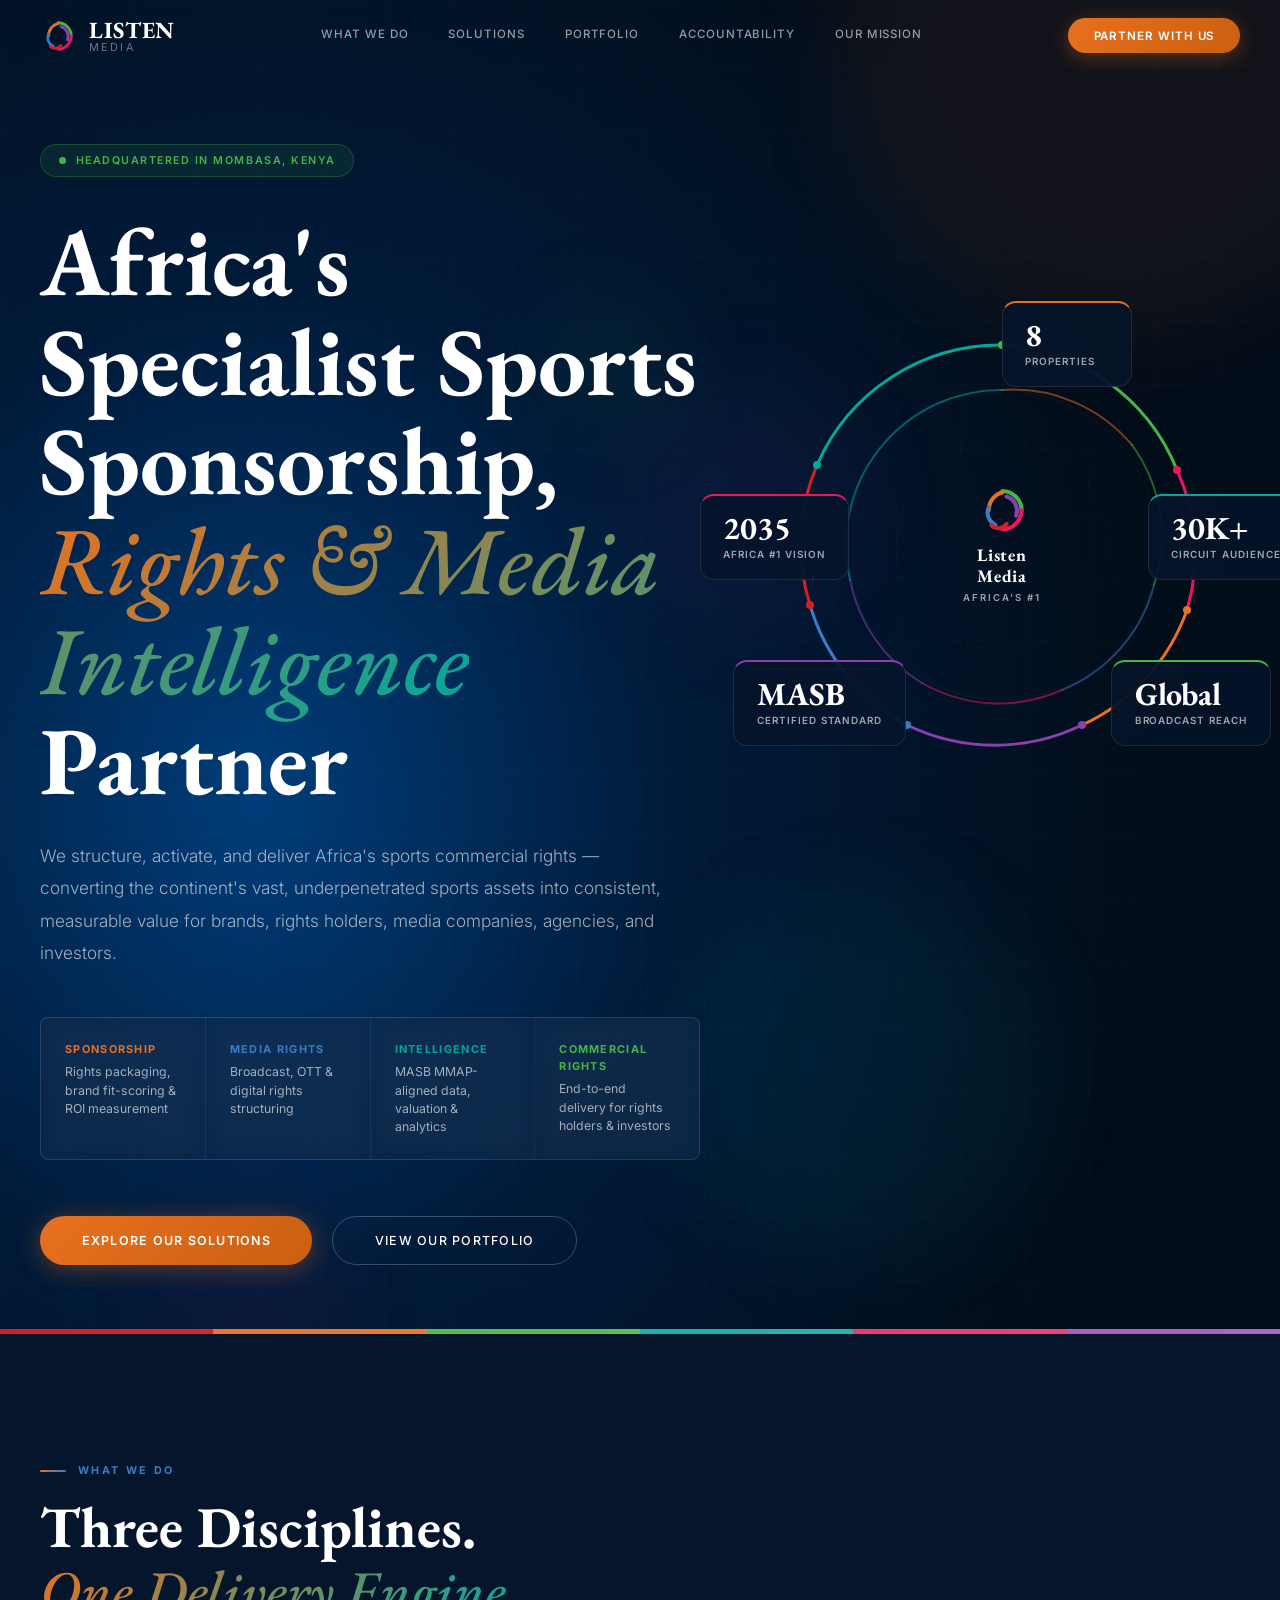
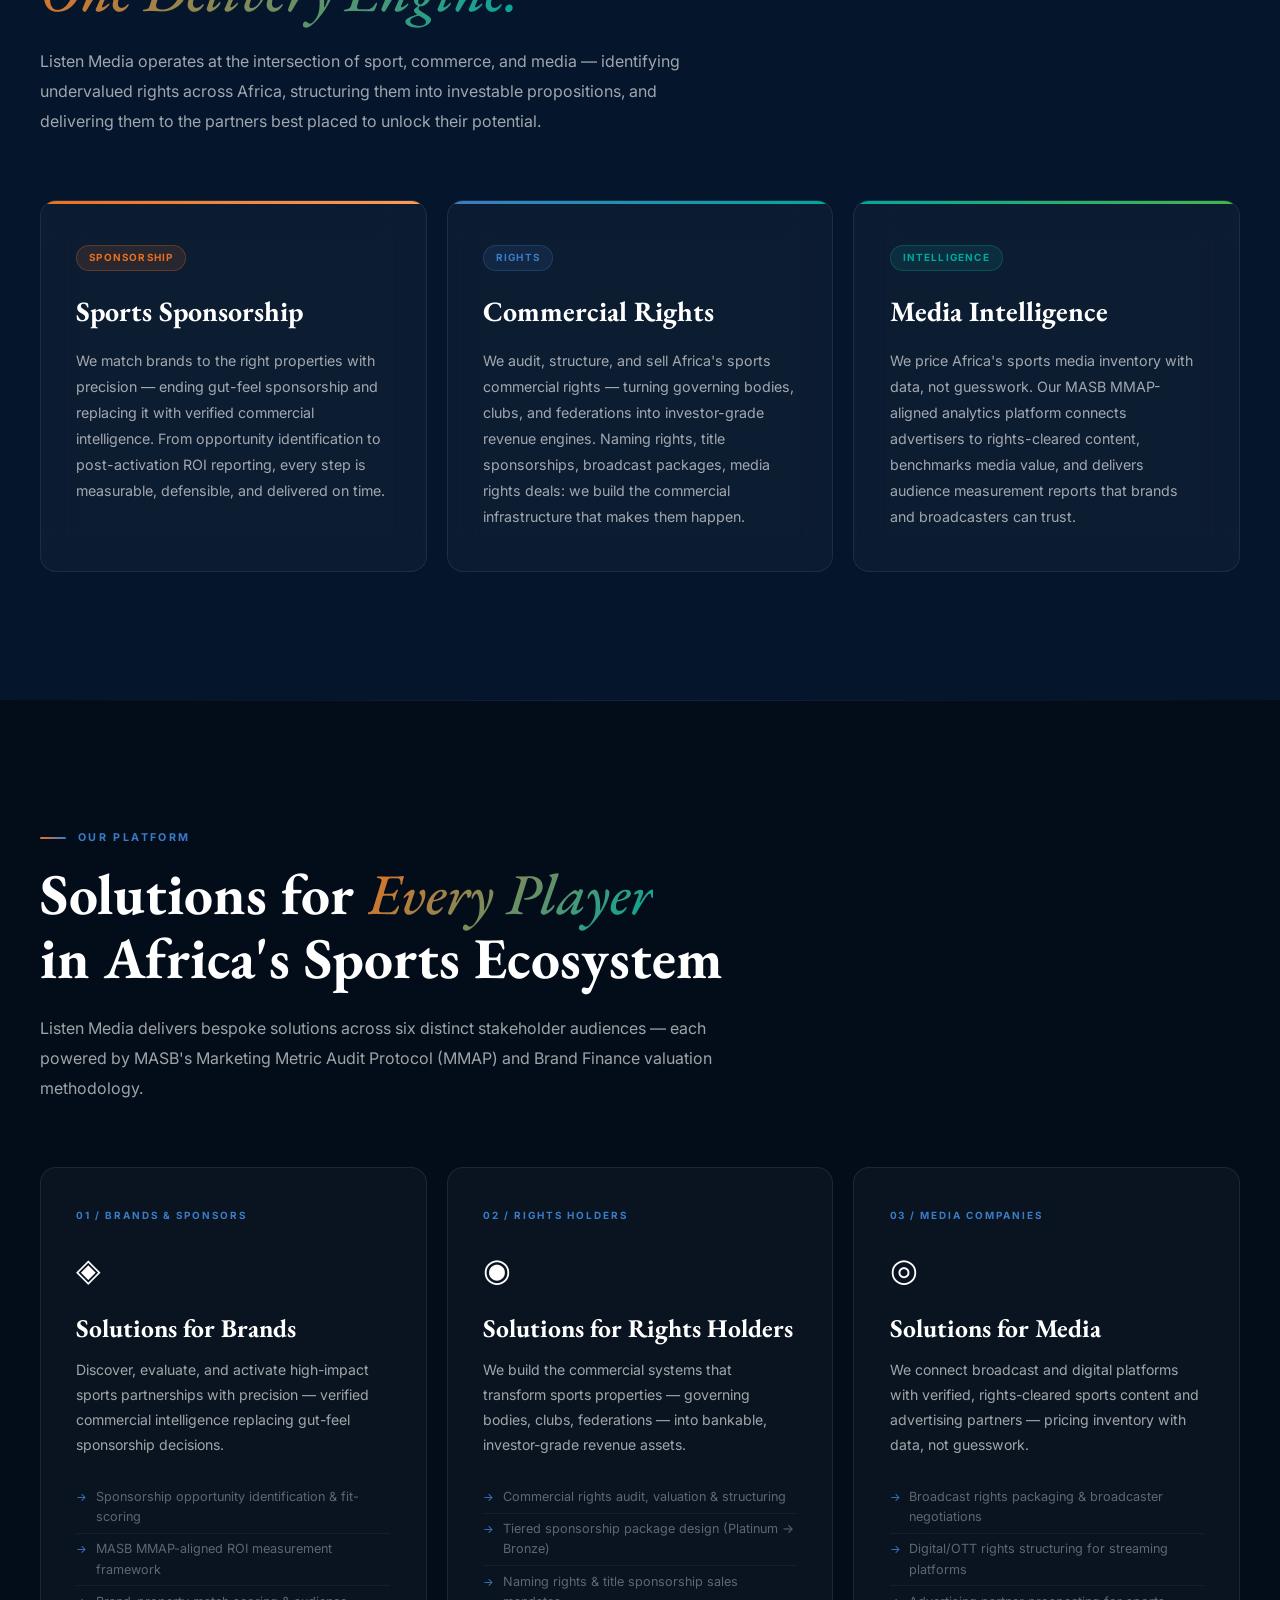
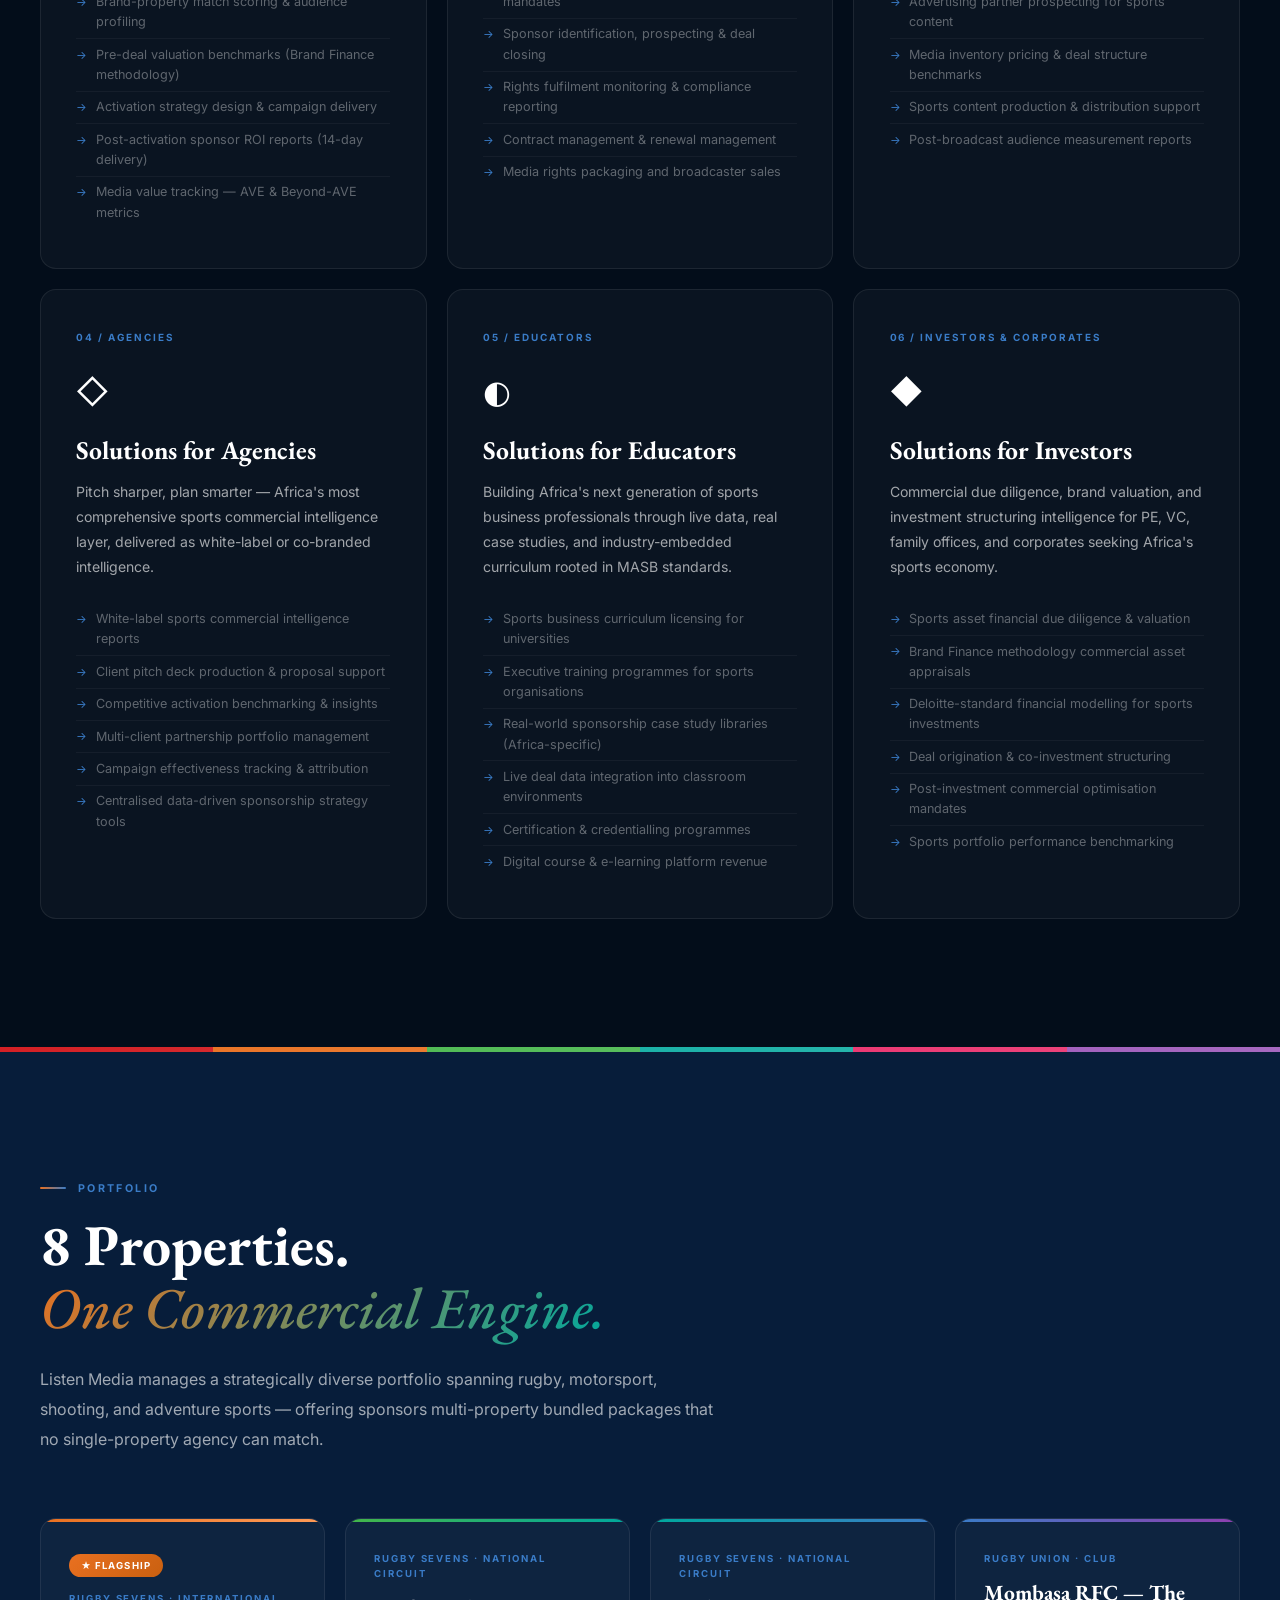
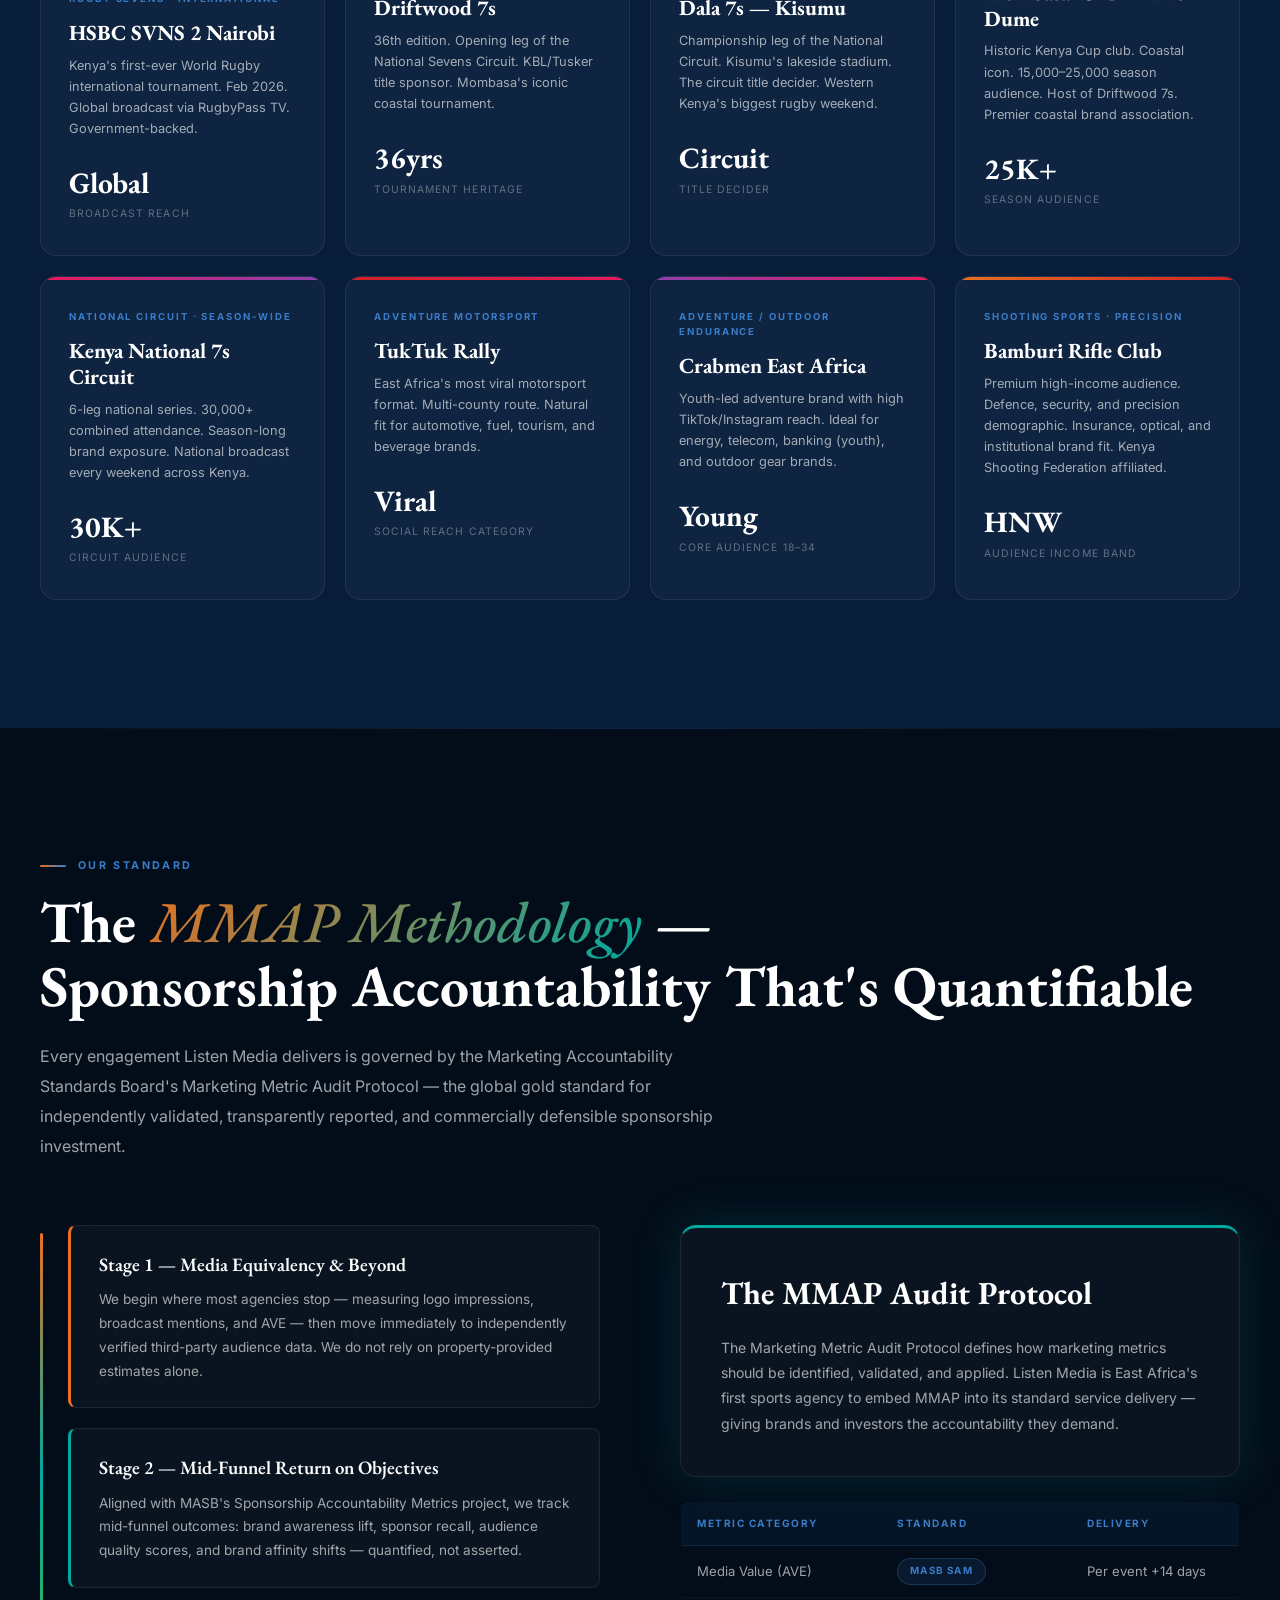
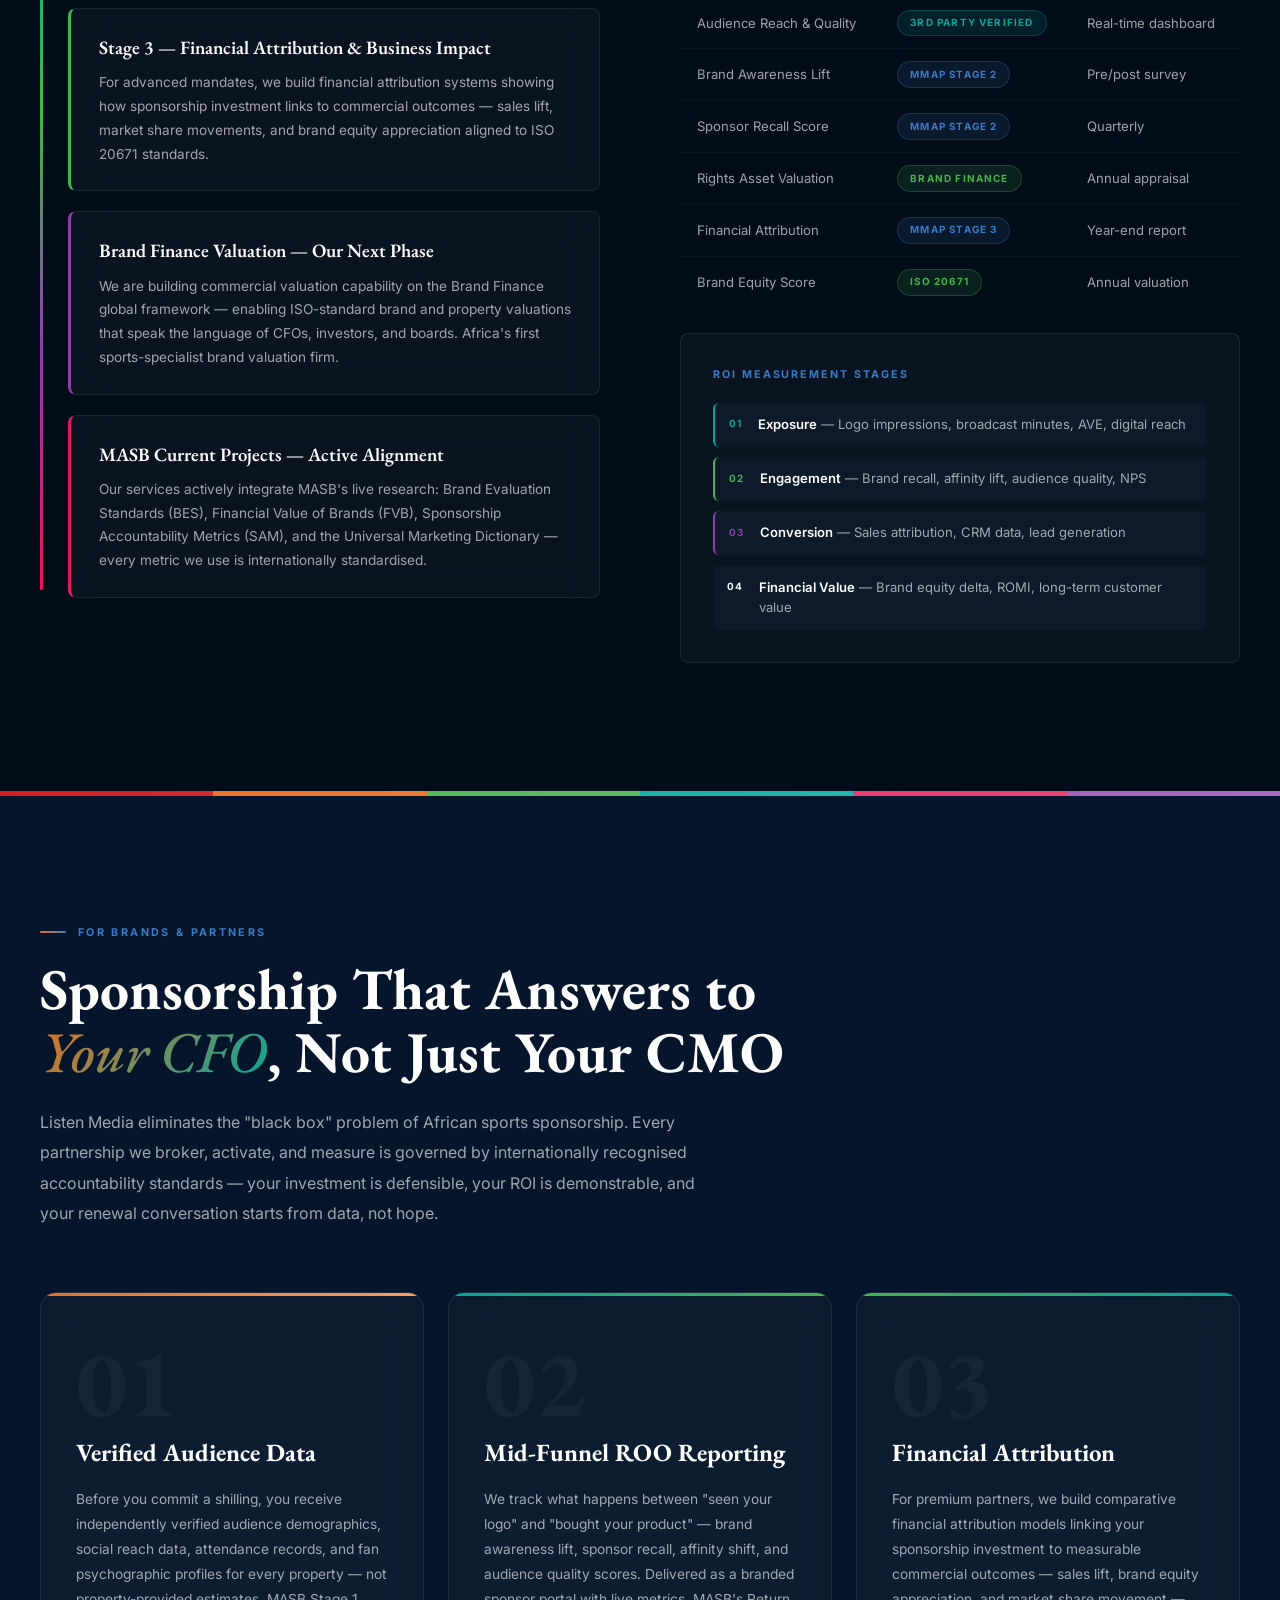
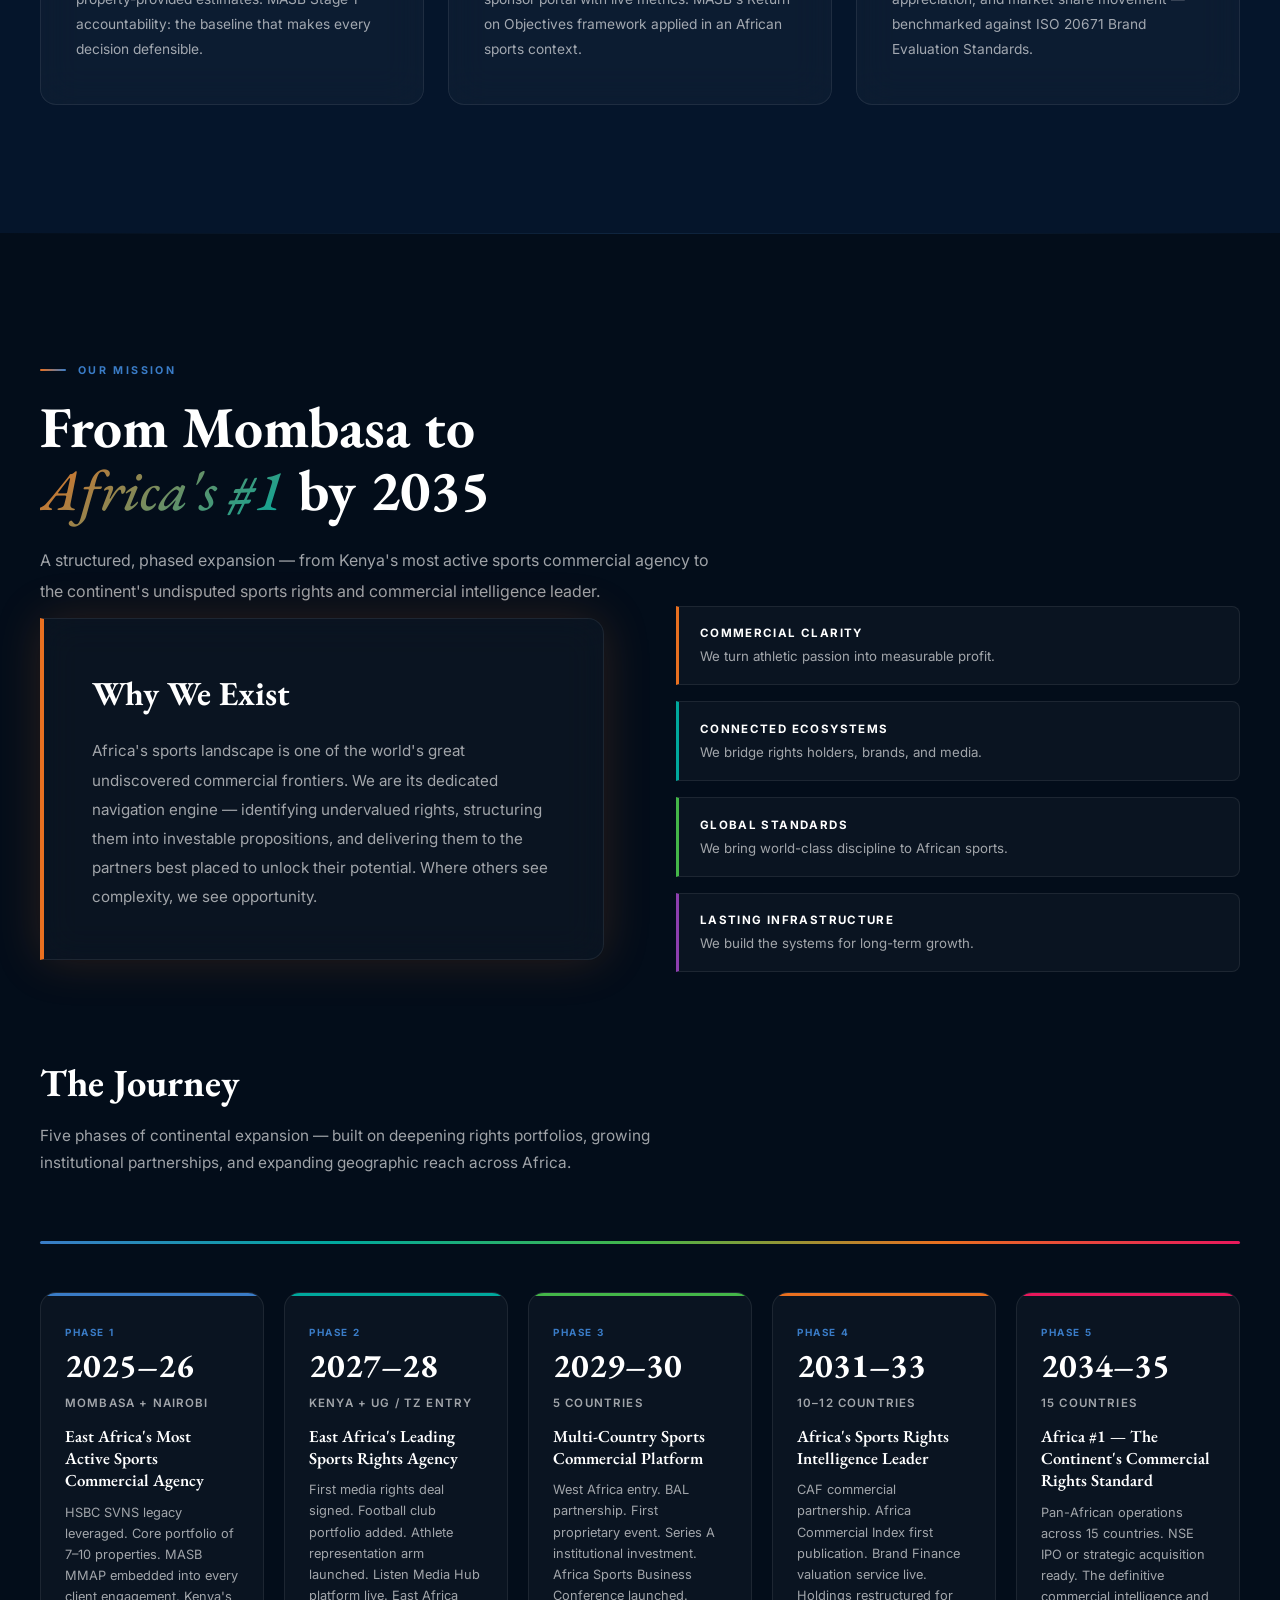
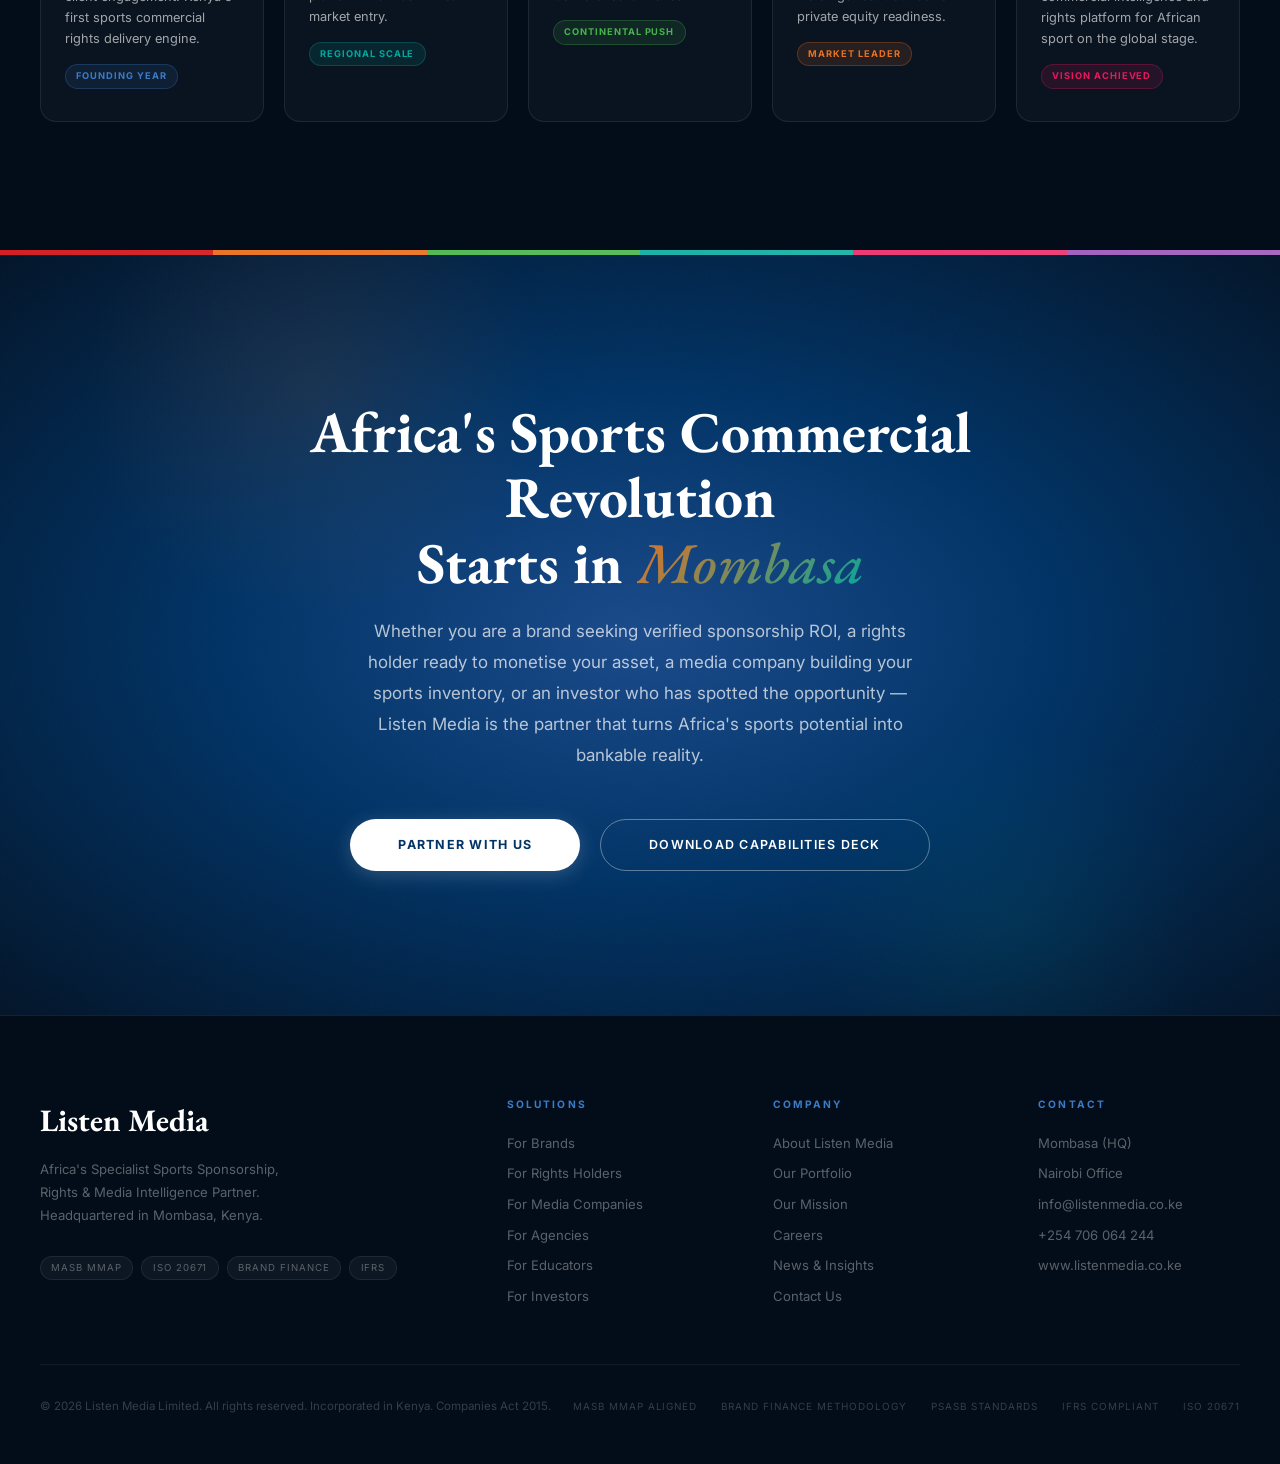
==== index.html @ 934ff307 "change  name to index" ====
<!DOCTYPE html>
<html lang="en">

<head>
  <meta charset="UTF-8">
  <meta name="viewport" content="width=device-width, initial-scale=1.0">
  <title>Listen Media Limited — Africa's Specialist Sports Sponsorship, Rights &amp; Media Intelligence Partner</title>
  <meta name="description"
    content="Listen Media structures, activates, and delivers Africa's sports commercial rights — converting the continent's vast, underpenetrated sports assets into consistent, measurable value for brands, rights holders, media companies, agencies, and investors.">
  <link rel="preconnect" href="https://fonts.googleapis.com">
  <link
    href="https://fonts.googleapis.com/css2?family=EB+Garamond:ital,wght@0,400;0,500;0,600;0,700;0,800;1,400;1,500;1,600&family=Inter:wght@300;400;500;600;700&display=swap"
    rel="stylesheet">
  <style>
    /* ══════════════════════════════════════════
   BRAND TOKENS
══════════════════════════════════════════ */
    :root {
      --deep-blue: #003366;
      --deep-blue-lt: #3A7CC7;
      --white: #FFFFFF;
      --off-white: #F5F7FA;
      --orange: #E97020;
      --green: #44B649;
      --teal: #00A89D;
      --red: #D42025;
      --hot-pink: #E8185C;
      --purple: #8E3FAF;

      --text-muted: rgba(255, 255, 255, 0.62);
      --text-subtle: rgba(255, 255, 255, 0.35);
      --border: rgba(255, 255, 255, 0.08);
      --border-blue: rgba(58, 124, 199, 0.22);

      /* Layout & background layers */
      --bg-darkest: #030d1a;
      --bg-dark: #05152b;
      --bg-mid: #071d3a;
      --bg-navy: #0a2448;

      /* Design system */
      --glass-bg: rgba(255, 255, 255, 0.032);
      --glass-border: rgba(255, 255, 255, 0.08);
      --glass-blur: blur(18px);
      --radius-card: 16px;
      --radius-sm: 8px;
      --transition: all 0.38s cubic-bezier(0.4, 0, 0.2, 1);

      /* Glow shadows */
      --glow-orange: 0 0 48px rgba(233, 112, 32, 0.18);
      --glow-teal: 0 0 48px rgba(0, 168, 157, 0.18);
      --glow-blue: 0 0 48px rgba(58, 124, 199, 0.18);
      --glow-green: 0 0 48px rgba(68, 182, 73, 0.18);
      --glow-pink: 0 0 48px rgba(232, 24, 92, 0.18);
      --glow-purple: 0 0 48px rgba(142, 63, 175, 0.18);
    }

    /* ══════════════════════════════════════════
   RESET & BASE
══════════════════════════════════════════ */
    *,
    *::before,
    *::after {
      margin: 0;
      padding: 0;
      box-sizing: border-box;
    }

    html {
      scroll-behavior: smooth;
      font-size: 16px;
    }

    body {
      font-family: 'Inter', sans-serif;
      background: var(--bg-darkest);
      color: var(--white);
      overflow-x: hidden;
      line-height: 1.6;
    }

    img {
      max-width: 100%;
      display: block;
    }

    button {
      font-family: inherit;
      cursor: pointer;
    }

    a {
      text-decoration: none;
    }

    /* ══════════════════════════════════════════
   SCROLL REVEAL SYSTEM
══════════════════════════════════════════ */
    .reveal {
      opacity: 0;
      transform: translateY(40px);
      transition: opacity 0.75s cubic-bezier(0.4, 0, 0.2, 1),
        transform 0.75s cubic-bezier(0.4, 0, 0.2, 1);
    }

    .reveal.from-left {
      transform: translateX(-40px);
    }

    .reveal.from-right {
      transform: translateX(40px);
    }

    .reveal.from-up {
      transform: translateY(-20px);
    }

    .reveal.visible {
      opacity: 1;
      transform: translate(0, 0);
    }

    .reveal-delay-1 {
      transition-delay: 0.1s;
    }

    .reveal-delay-2 {
      transition-delay: 0.2s;
    }

    .reveal-delay-3 {
      transition-delay: 0.3s;
    }

    .reveal-delay-4 {
      transition-delay: 0.4s;
    }

    .reveal-delay-5 {
      transition-delay: 0.5s;
    }

    /* ══════════════════════════════════════════
   NAV
══════════════════════════════════════════ */
    nav {
      position: fixed;
      top: 0;
      left: 0;
      right: 0;
      z-index: 1000;
      padding: 1.1rem 2.5rem;
      transition: var(--transition);
    }

    nav.scrolled {
      background: rgba(3, 13, 26, 0.94);
      backdrop-filter: blur(28px);
      -webkit-backdrop-filter: blur(28px);
      border-bottom: 1px solid var(--border);
      box-shadow: 0 4px 40px rgba(0, 0, 0, 0.5);
    }

    .nav-inner {
      max-width: 1380px;
      margin: 0 auto;
      display: flex;
      justify-content: space-between;
      align-items: center;
    }

    .nav-logo {
      display: flex;
      align-items: center;
      gap: 0.8rem;
      text-decoration: none;
    }

    .nav-logo-text {
      font-family: 'EB Garamond', serif;
      font-size: 1.45rem;
      font-weight: 700;
      color: var(--white);
      letter-spacing: 0.04em;
      line-height: 1;
    }

    .nav-logo-text span {
      display: block;
      font-size: 0.68rem;
      font-weight: 400;
      letter-spacing: 0.2em;
      color: rgba(255, 255, 255, 0.42);
      font-family: 'Inter', sans-serif;
      text-transform: uppercase;
    }

    .nav-links {
      display: flex;
      gap: 2.5rem;
      align-items: center;
    }

    .nav-links a {
      font-size: 0.72rem;
      font-weight: 500;
      color: rgba(255, 255, 255, 0.58);
      letter-spacing: 0.08em;
      text-transform: uppercase;
      transition: color 0.25s;
      position: relative;
      padding-bottom: 3px;
    }

    .nav-links a::after {
      content: '';
      position: absolute;
      bottom: -2px;
      left: 0;
      right: 0;
      height: 1.5px;
      background: linear-gradient(90deg, var(--orange), var(--teal));
      transform: scaleX(0);
      transform-origin: left;
      transition: transform 0.3s ease;
      border-radius: 2px;
    }

    .nav-links a:hover {
      color: var(--white);
    }

    .nav-links a:hover::after {
      transform: scaleX(1);
    }

    .nav-cta {
      background: linear-gradient(135deg, var(--orange) 0%, #c96010 100%);
      color: var(--white);
      border: none;
      padding: 0.65rem 1.6rem;
      font-size: 0.72rem;
      font-weight: 600;
      letter-spacing: 0.08em;
      text-transform: uppercase;
      border-radius: 100px;
      transition: var(--transition);
      box-shadow: 0 4px 20px rgba(233, 112, 32, 0.35);
    }

    .nav-cta:hover {
      transform: translateY(-2px);
      box-shadow: 0 8px 30px rgba(233, 112, 32, 0.5);
    }

    /* Hamburger */
    .hamburger {
      display: none;
      flex-direction: column;
      justify-content: center;
      align-items: center;
      width: 42px;
      height: 42px;
      background: var(--glass-bg);
      border: 1px solid var(--glass-border);
      border-radius: var(--radius-sm);
      gap: 5px;
      cursor: pointer;
      position: relative;
      z-index: 1001;
    }

    .hamburger span {
      width: 20px;
      height: 2px;
      background: var(--white);
      border-radius: 2px;
      display: block;
      transition: var(--transition);
    }

    .hamburger.active span:nth-child(1) {
      transform: translateY(7px) rotate(45deg);
    }

    .hamburger.active span:nth-child(2) {
      opacity: 0;
      transform: scaleX(0);
    }

    .hamburger.active span:nth-child(3) {
      transform: translateY(-7px) rotate(-45deg);
    }

    /* Mobile overlay menu */
    .mobile-menu {
      position: fixed;
      inset: 0;
      z-index: 999;
      background: rgba(3, 13, 26, 0.98);
      backdrop-filter: blur(28px);
      -webkit-backdrop-filter: blur(28px);
      display: flex;
      flex-direction: column;
      justify-content: center;
      align-items: center;
      gap: 2.25rem;
      opacity: 0;
      pointer-events: none;
      transition: opacity 0.4s ease;
    }

    .mobile-menu.open {
      opacity: 1;
      pointer-events: all;
    }

    .mobile-menu a {
      font-family: 'EB Garamond', serif;
      font-size: 2.4rem;
      font-weight: 700;
      color: var(--white);
      letter-spacing: 0.02em;
      opacity: 0;
      transform: translateY(24px);
      transition: opacity 0.45s ease, transform 0.45s ease, color 0.25s;
    }

    .mobile-menu.open a {
      opacity: 1;
      transform: translateY(0);
    }

    .mobile-menu.open a:nth-child(1) {
      transition-delay: 0.08s;
    }

    .mobile-menu.open a:nth-child(2) {
      transition-delay: 0.15s;
    }

    .mobile-menu.open a:nth-child(3) {
      transition-delay: 0.22s;
    }

    .mobile-menu.open a:nth-child(4) {
      transition-delay: 0.29s;
    }

    .mobile-menu.open a:nth-child(5) {
      transition-delay: 0.36s;
    }

    .mobile-menu a:hover {
      color: var(--orange);
    }

    .mobile-menu-cta {
      margin-top: 0.5rem;
      background: linear-gradient(135deg, var(--orange), #c96010);
      color: var(--white);
      border: none;
      padding: 1rem 3rem;
      font-size: 0.82rem;
      font-weight: 600;
      letter-spacing: 0.1em;
      text-transform: uppercase;
      border-radius: 100px;
      opacity: 0;
      transform: translateY(24px);
      transition: opacity 0.45s ease 0.44s, transform 0.45s ease 0.44s;
    }

    .mobile-menu.open .mobile-menu-cta {
      opacity: 1;
      transform: translateY(0);
    }

    /* ══════════════════════════════════════════
   HERO
══════════════════════════════════════════ */
    .hero {
      min-height: 100vh;
      display: flex;
      flex-direction: column;
      justify-content: center;
      padding: 9rem 2.5rem 4rem;
      position: relative;
      overflow: hidden;
      background: radial-gradient(ellipse 70% 80% at 20% 60%, #003d7a 0%, #001a38 48%, var(--bg-darkest) 100%);
    }

    .hero-inner {
      max-width: 1380px;
      margin: 0 auto;
      width: 100%;
      position: relative;
      z-index: 2;
      display: grid;
      grid-template-columns: 55% 1fr;
      gap: 4rem;
      align-items: center;
    }

    .hero-left {
      display: flex;
      flex-direction: column;
    }

    /* ─── HERO RIGHT — Impact Stats Panel ─── */
    .hero-right {
      position: relative;
      display: flex;
      align-items: center;
      justify-content: center;
      animation: fadeUp 0.9s 0.4s both;
      margin-top: -20rem;
    }

    .hero-arc-wrap {
      position: relative;
      width: 420px;
      height: 420px;
      flex-shrink: 0;
    }

    .hero-arc-svg {
      width: 100%;
      height: 100%;
      animation: arc-spin 28s linear infinite;
    }

    @keyframes arc-spin {
      from {
        transform: rotate(0deg);
      }

      to {
        transform: rotate(360deg);
      }
    }

    /* Stat cards floating around the arc — clock-face positions */
    .hero-stat-card {
      position: absolute;
      background: rgba(5, 21, 43, 0.85);
      backdrop-filter: blur(20px);
      -webkit-backdrop-filter: blur(20px);
      border: 1px solid rgba(255, 255, 255, 0.1);
      border-radius: 14px;
      padding: 1rem 1.4rem;
      min-width: 130px;
      animation: fadeUp 0.8s both;
      transition: transform 0.3s ease, box-shadow 0.3s ease;
    }

    .hero-stat-card:hover {
      transform: translateY(-4px) !important;
      box-shadow: 0 16px 40px rgba(0, 0, 0, 0.5);
    }

    /* Cards are children 3-7 inside .hero-arc-wrap (after SVG and center div) */
    /* 12 o'clock — top center */
    .hero-stat-card:nth-child(3) {
      top: -8%;
      left: 50%;
      transform: translateX(-50%);
      animation-delay: 0.6s;
      border-top: 2px solid var(--orange);
    }

    /* 3 o'clock — right middle */
    .hero-stat-card:nth-child(4) {
      top: 38%;
      right: -22%;
      animation-delay: 0.75s;
      border-top: 2px solid var(--teal);
    }

    /* 5 o'clock — bottom right */
    .hero-stat-card:nth-child(5) {
      bottom: 2%;
      right: -14%;
      animation-delay: 0.9s;
      border-top: 2px solid var(--green);
    }

    /* 7 o'clock — bottom left */
    .hero-stat-card:nth-child(6) {
      bottom: 2%;
      left: -14%;
      animation-delay: 1.05s;
      border-top: 2px solid var(--purple);
    }

    /* 9 o'clock — left middle */
    .hero-stat-card:nth-child(7) {
      top: 38%;
      left: -22%;
      animation-delay: 1.2s;
      border-top: 2px solid var(--hot-pink);
    }

    .stat-card-num {
      font-family: 'EB Garamond', serif;
      font-size: 2rem;
      font-weight: 700;
      line-height: 1;
      color: var(--white);
      margin-bottom: 0.2rem;
    }

    .stat-card-label {
      font-size: 0.62rem;
      font-weight: 600;
      letter-spacing: 0.1em;
      text-transform: uppercase;
      color: var(--text-muted);
    }

    /* Central badge inside the arc */
    .hero-arc-center {
      position: absolute;
      top: 50%;
      left: 50%;
      transform: translate(-50%, -50%);
      text-align: center;
      pointer-events: none;
    }

    .hero-arc-center-logo {
      display: block;
      margin: 0 auto 0.5rem;
      animation: arc-spin 28s linear infinite reverse;
    }

    .hero-arc-center-text {
      font-family: 'EB Garamond', serif;
      font-size: 1.1rem;
      font-weight: 700;
      color: var(--white);
      letter-spacing: 0.04em;
      line-height: 1.2;
    }

    .hero-arc-center-sub {
      font-size: 0.6rem;
      font-weight: 600;
      letter-spacing: 0.2em;
      text-transform: uppercase;
      color: var(--text-muted);
      margin-top: 0.25rem;
    }

    /* Floating blobs */
    .hero-shapes {
      position: absolute;
      inset: 0;
      pointer-events: none;
      overflow: hidden;
    }

    .shape {
      position: absolute;
      border-radius: 50%;
      animation: blob-float 12s ease-in-out infinite;
      will-change: transform;
      filter: blur(50px);
    }

    .shape-1 {
      width: 580px;
      height: 580px;
      opacity: 0.07;
      background: var(--orange);
      top: -18%;
      right: -10%;
      animation-delay: 0s;
      animation-duration: 14s;
    }

    .shape-2 {
      width: 380px;
      height: 380px;
      opacity: 0.07;
      background: var(--teal);
      bottom: 5%;
      right: 18%;
      animation-delay: -4s;
      animation-duration: 11s;
    }

    .shape-3 {
      width: 260px;
      height: 260px;
      opacity: 0.06;
      background: var(--purple);
      top: 28%;
      right: 32%;
      animation-delay: -7s;
      animation-duration: 9s;
    }

    .shape-4 {
      width: 200px;
      height: 200px;
      opacity: 0.05;
      background: var(--hot-pink);
      bottom: -5%;
      left: 12%;
      animation-delay: -2s;
      animation-duration: 13s;
    }

    .shape-5 {
      width: 150px;
      height: 150px;
      opacity: 0.06;
      background: var(--green);
      top: 22%;
      left: 42%;
      animation-delay: -5s;
      animation-duration: 10s;
    }

    @keyframes blob-float {

      0%,
      100% {
        transform: translateY(0) scale(1);
      }

      33% {
        transform: translateY(-32px) scale(1.06);
      }

      66% {
        transform: translateY(22px) scale(0.96);
      }
    }

    /* Grid overlay */
    .hero-grid {
      position: absolute;
      inset: 0;
      pointer-events: none;
      z-index: 1;
      background-image:
        linear-gradient(rgba(255, 255, 255, 0.016) 1px, transparent 1px),
        linear-gradient(90deg, rgba(255, 255, 255, 0.016) 1px, transparent 1px);
      background-size: 64px 64px;
    }

    /* Hero content */
    .hero-badge {
      display: inline-flex;
      align-items: center;
      gap: 0.65rem;
      background: rgba(68, 182, 73, 0.1);
      border: 1px solid rgba(68, 182, 73, 0.28);
      padding: 0.42rem 1.1rem;
      font-size: 0.67rem;
      font-weight: 600;
      letter-spacing: 0.14em;
      text-transform: uppercase;
      color: var(--green);
      margin-bottom: 2.2rem;
      width: fit-content;
      border-radius: 100px;
      animation: fadeUp 0.8s 0.08s both;
    }

    .hero-badge-dot {
      width: 7px;
      height: 7px;
      border-radius: 50%;
      background: var(--green);
      flex-shrink: 0;
      animation: pulse-dot 2.2s ease-in-out infinite;
    }

    @keyframes pulse-dot {

      0%,
      100% {
        box-shadow: 0 0 0 0 rgba(68, 182, 73, 0.7);
      }

      50% {
        box-shadow: 0 0 0 7px rgba(68, 182, 73, 0);
      }
    }

    .hero h1 {
      font-family: 'EB Garamond', serif;
      font-size: clamp(3rem, 7.5vw, 7rem);
      line-height: 1.04;
      font-weight: 700;
      color: var(--white);
      margin-bottom: 1.8rem;
      max-width: 1080px;
      animation: fadeUp 0.8s 0.22s both;
    }

    .hero h1 em {
      font-style: italic;
      font-weight: 500;
      background: linear-gradient(135deg, var(--orange) 0%, var(--teal) 100%);
      -webkit-background-clip: text;
      -webkit-text-fill-color: transparent;
      background-clip: text;
    }

    .hero-sub {
      font-size: 1.08rem;
      color: var(--text-muted);
      max-width: 640px;
      line-height: 1.88;
      margin-bottom: 3rem;
      font-weight: 300;
      animation: fadeUp 0.8s 0.36s both;
    }

    .hero-pillars {
      display: grid;
      grid-template-columns: repeat(4, 1fr);
      gap: 1px;
      margin-bottom: 3.5rem;
      background: var(--border);
      border: 1px solid var(--border);
      border-radius: var(--radius-sm);
      overflow: hidden;
      max-width: 860px;
      animation: fadeUp 0.8s 0.5s both;
    }

    .hero-pillar {
      background: rgba(0, 30, 65, 0.65);
      backdrop-filter: blur(12px);
      padding: 1.4rem 1.5rem;
      display: flex;
      flex-direction: column;
      gap: 0.3rem;
      transition: background 0.3s;
    }

    .hero-pillar:hover {
      background: rgba(0, 50, 110, 0.75);
    }

    .pillar-label {
      font-size: 0.68rem;
      font-weight: 700;
      letter-spacing: 0.12em;
      text-transform: uppercase;
    }

    .pillar-desc {
      font-size: 0.77rem;
      color: var(--text-muted);
      line-height: 1.5;
    }

    .hero-ctas {
      display: flex;
      gap: 1.25rem;
      flex-wrap: wrap;
      animation: fadeUp 0.8s 0.62s both;
      justify-content: flex-start;
    }

    @keyframes fadeUp {
      from {
        opacity: 0;
        transform: translateY(30px);
      }

      to {
        opacity: 1;
        transform: translateY(0);
      }
    }

    /* ══════════════════════════════════════════
   BUTTONS
══════════════════════════════════════════ */
    .btn-primary {
      background: linear-gradient(135deg, var(--orange) 0%, #c96010 100%);
      color: var(--white);
      padding: 1rem 2.6rem;
      font-size: 0.78rem;
      font-weight: 600;
      letter-spacing: 0.1em;
      text-transform: uppercase;
      border: none;
      border-radius: 100px;
      transition: var(--transition);
      box-shadow: 0 4px 24px rgba(233, 112, 32, 0.38);
    }

    .btn-primary:hover {
      transform: translateY(-3px);
      box-shadow: 0 10px 34px rgba(233, 112, 32, 0.54);
    }

    .btn-outline {
      background: transparent;
      color: var(--white);
      padding: 1rem 2.6rem;
      font-size: 0.78rem;
      font-weight: 500;
      letter-spacing: 0.1em;
      text-transform: uppercase;
      border: 1.5px solid rgba(255, 255, 255, 0.22);
      border-radius: 100px;
      transition: var(--transition);
    }

    .btn-outline:hover {
      border-color: var(--teal);
      color: var(--teal);
      box-shadow: 0 0 24px rgba(0, 168, 157, 0.18);
      transform: translateY(-2px);
    }

    .btn-white {
      background: var(--white);
      color: var(--deep-blue);
      border: none;
      padding: 1.1rem 3rem;
      font-size: 0.78rem;
      font-weight: 700;
      letter-spacing: 0.1em;
      text-transform: uppercase;
      border-radius: 100px;
      transition: var(--transition);
      box-shadow: 0 4px 20px rgba(255, 255, 255, 0.18);
    }

    .btn-white:hover {
      transform: translateY(-3px);
      box-shadow: 0 10px 34px rgba(255, 255, 255, 0.28);
      background: var(--off-white);
    }

    .btn-outline-white {
      background: transparent;
      color: var(--white);
      border: 1.5px solid rgba(255, 255, 255, 0.36);
      padding: 1.1rem 3rem;
      font-size: 0.78rem;
      font-weight: 600;
      letter-spacing: 0.1em;
      text-transform: uppercase;
      border-radius: 100px;
      transition: var(--transition);
    }

    .btn-outline-white:hover {
      border-color: var(--white);
      box-shadow: 0 0 24px rgba(255, 255, 255, 0.12);
      transform: translateY(-3px);
    }

    /* ══════════════════════════════════════════
   COLOR BAR
══════════════════════════════════════════ */
    .color-bar {
      display: flex;
      height: 5px;
      position: relative;
      overflow: hidden;
    }

    .color-bar span {
      flex: 1;
    }

    .color-bar .c1 {
      background: var(--red);
    }

    .color-bar .c2 {
      background: var(--orange);
    }

    .color-bar .c3 {
      background: var(--green);
    }

    .color-bar .c4 {
      background: var(--teal);
    }

    .color-bar .c5 {
      background: var(--hot-pink);
    }

    .color-bar .c6 {
      background: var(--purple);
    }

    .color-bar::after {
      content: '';
      position: absolute;
      inset: 0;
      background: linear-gradient(90deg, transparent 0%, rgba(255, 255, 255, 0.22) 50%, transparent 100%);
      background-size: 200% 100%;
      animation: shimmer 3.2s linear infinite;
    }

    @keyframes shimmer {
      0% {
        background-position: 200% center;
      }

      100% {
        background-position: -200% center;
      }
    }

    /* ══════════════════════════════════════════
   SECTION BASE
══════════════════════════════════════════ */
    section {
      padding: 8rem 2.5rem;
      position: relative;
    }

    .section-inner {
      max-width: 1380px;
      margin: 0 auto;
    }

    .section-label {
      font-size: 0.67rem;
      font-weight: 700;
      letter-spacing: 0.22em;
      text-transform: uppercase;
      color: var(--deep-blue-lt);
      margin-bottom: 1rem;
      display: flex;
      align-items: center;
      gap: 0.75rem;
    }

    .section-label::before {
      content: '';
      width: 26px;
      height: 2px;
      flex-shrink: 0;
      background: linear-gradient(90deg, var(--orange), var(--deep-blue-lt));
      border-radius: 2px;
    }

    .section-title {
      font-family: 'EB Garamond', serif;
      font-size: clamp(2.4rem, 4.5vw, 4.2rem);
      font-weight: 700;
      line-height: 1.1;
      color: var(--white);
      margin-bottom: 1.5rem;
    }

    .section-title em {
      font-style: italic;
      font-weight: 500;
      background: linear-gradient(135deg, var(--orange) 0%, var(--teal) 100%);
      -webkit-background-clip: text;
      -webkit-text-fill-color: transparent;
      background-clip: text;
    }

    .section-body {
      color: var(--text-muted);
      font-size: 1rem;
      line-height: 1.88;
      max-width: 680px;
    }

    .section-divider {
      height: 1px;
      background: linear-gradient(90deg, transparent, var(--border-blue), transparent);
    }

    /* Tag pills (shared) */
    .what-tag,
    .tag {
      display: inline-block;
      font-size: 0.62rem;
      font-weight: 700;
      letter-spacing: 0.12em;
      text-transform: uppercase;
      padding: 0.28rem 0.75rem;
      border-radius: 100px;
    }

    .tag-orange {
      background: rgba(233, 112, 32, 0.12);
      color: var(--orange);
      border: 1px solid rgba(233, 112, 32, 0.28);
    }

    .tag-blue {
      background: rgba(58, 124, 199, 0.12);
      color: var(--deep-blue-lt);
      border: 1px solid rgba(58, 124, 199, 0.28);
    }

    .tag-green {
      background: rgba(68, 182, 73, 0.12);
      color: var(--green);
      border: 1px solid rgba(68, 182, 73, 0.28);
    }

    .tag-teal {
      background: rgba(0, 168, 157, 0.12);
      color: var(--teal);
      border: 1px solid rgba(0, 168, 157, 0.28);
    }

    .tag-pink {
      background: rgba(232, 24, 92, 0.12);
      color: var(--hot-pink);
      border: 1px solid rgba(232, 24, 92, 0.28);
    }

    .tag-purple {
      background: rgba(142, 63, 175, 0.12);
      color: var(--purple);
      border: 1px solid rgba(142, 63, 175, 0.28);
    }

    /* ══════════════════════════════════════════
   GLASS CARD — reusable mixin pattern
══════════════════════════════════════════ */
    .glass-card {
      background: var(--glass-bg);
      backdrop-filter: var(--glass-blur);
      -webkit-backdrop-filter: var(--glass-blur);
      border: 1px solid var(--glass-border);
      border-radius: var(--radius-card);
      transition: var(--transition);
    }

    .glass-card:hover {
      border-color: rgba(255, 255, 255, 0.14);
      background: rgba(255, 255, 255, 0.046);
      box-shadow: 0 22px 50px rgba(0, 0, 0, 0.48);
      transform: translateY(-6px);
    }

    /* ══════════════════════════════════════════
   WHAT WE DO
══════════════════════════════════════════ */
    .what-section {
      background: var(--bg-dark);
    }

    .what-grid {
      display: grid;
      grid-template-columns: repeat(3, 1fr);
      gap: 1.25rem;
      margin-top: 4rem;
    }

    .what-card {
      background: var(--glass-bg);
      backdrop-filter: var(--glass-blur);
      border: 1px solid var(--glass-border);
      border-radius: var(--radius-card);
      padding: 2.6rem 2.2rem;
      position: relative;
      overflow: hidden;
      transition: var(--transition);
    }

    /* top gradient accent */
    .what-card::before {
      content: '';
      position: absolute;
      top: 0;
      left: 0;
      right: 0;
      height: 3px;
      border-radius: var(--radius-card) var(--radius-card) 0 0;
    }

    .what-card:nth-child(1)::before {
      background: linear-gradient(90deg, var(--orange), #ff9a56);
    }

    .what-card:nth-child(2)::before {
      background: linear-gradient(90deg, var(--deep-blue-lt), var(--teal));
    }

    .what-card:nth-child(3)::before {
      background: linear-gradient(90deg, var(--teal), var(--green));
    }

    .what-card:hover {
      transform: translateY(-7px);
      border-color: rgba(255, 255, 255, 0.15);
      background: rgba(255, 255, 255, 0.048);
    }

    .what-card:nth-child(1):hover {
      box-shadow: 0 24px 52px rgba(0, 0, 0, 0.42), var(--glow-orange);
    }

    .what-card:nth-child(2):hover {
      box-shadow: 0 24px 52px rgba(0, 0, 0, 0.42), var(--glow-blue);
    }

    .what-card:nth-child(3):hover {
      box-shadow: 0 24px 52px rgba(0, 0, 0, 0.42), var(--glow-teal);
    }

    .what-card h3 {
      font-family: 'EB Garamond', serif;
      font-size: 1.75rem;
      font-weight: 700;
      color: var(--white);
      margin-bottom: 0.9rem;
    }

    .what-card p {
      font-size: 0.89rem;
      color: var(--text-muted);
      line-height: 1.82;
    }

    .what-tag {
      margin-bottom: 1.1rem;
    }

    /* ══════════════════════════════════════════
   SOLUTIONS
══════════════════════════════════════════ */
    .solutions-bg {
      background: var(--bg-darkest);
    }

    .solutions-grid {
      display: grid;
      grid-template-columns: repeat(3, 1fr);
      gap: 1.25rem;
      margin-top: 4rem;
    }

    .solution-card {
      background: var(--glass-bg);
      border: 1px solid var(--glass-border);
      border-radius: var(--radius-card);
      padding: 2.5rem 2.2rem;
      position: relative;
      overflow: hidden;
      transition: var(--transition);
    }

    /* bottom gradient accent on hover */
    .solution-card::after {
      content: '';
      position: absolute;
      bottom: 0;
      left: 0;
      right: 0;
      height: 3px;
      border-radius: 0 0 var(--radius-card) var(--radius-card);
      opacity: 0;
      transition: opacity 0.38s ease;
    }

    .solution-card:nth-child(1)::after {
      background: linear-gradient(90deg, var(--orange), #ff9a56);
    }

    .solution-card:nth-child(2)::after {
      background: linear-gradient(90deg, var(--green), var(--teal));
    }

    .solution-card:nth-child(3)::after {
      background: linear-gradient(90deg, var(--deep-blue-lt), var(--purple));
    }

    .solution-card:nth-child(4)::after {
      background: linear-gradient(90deg, var(--teal), var(--green));
    }

    .solution-card:nth-child(5)::after {
      background: linear-gradient(90deg, var(--purple), var(--hot-pink));
    }

    .solution-card:nth-child(6)::after {
      background: linear-gradient(90deg, var(--hot-pink), var(--orange));
    }

    .solution-card:hover {
      transform: translateY(-6px);
      border-color: rgba(255, 255, 255, 0.14);
      background: rgba(255, 255, 255, 0.044);
      box-shadow: 0 20px 44px rgba(0, 0, 0, 0.5);
    }

    .solution-card:hover::after {
      opacity: 1;
    }

    .solution-num {
      font-size: 0.62rem;
      font-weight: 700;
      color: var(--deep-blue-lt);
      letter-spacing: 0.2em;
      text-transform: uppercase;
      margin-bottom: 1.25rem;
    }

    .solution-icon {
      font-size: 2rem;
      margin-bottom: 1.1rem;
    }

    .solution-title {
      font-family: 'EB Garamond', serif;
      font-size: 1.6rem;
      font-weight: 700;
      color: var(--white);
      margin-bottom: 0.85rem;
      line-height: 1.2;
    }

    .solution-desc {
      color: var(--text-muted);
      font-size: 0.88rem;
      line-height: 1.78;
      margin-bottom: 1.5rem;
    }

    .solution-features {
      list-style: none;
    }

    .solution-features li {
      font-size: 0.79rem;
      color: var(--text-subtle);
      padding: 0.35rem 0;
      border-bottom: 1px solid rgba(255, 255, 255, 0.045);
      display: flex;
      align-items: flex-start;
      gap: 0.55rem;
    }

    .solution-features li:last-child {
      border-bottom: none;
    }

    .solution-features li::before {
      content: '→';
      color: var(--deep-blue-lt);
      font-size: 0.7rem;
      flex-shrink: 0;
      margin-top: 0.12rem;
    }

    /* ══════════════════════════════════════════
   PORTFOLIO
══════════════════════════════════════════ */
    .assets-section {
      background: var(--bg-mid);
    }

    .assets-grid {
      display: grid;
      grid-template-columns: repeat(4, 1fr);
      gap: 1.25rem;
      margin-top: 4rem;
    }

    .asset-card {
      background: var(--glass-bg);
      border: 1px solid var(--glass-border);
      border-radius: var(--radius-card);
      padding: 2rem 1.75rem;
      position: relative;
      overflow: hidden;
      transition: var(--transition);
    }

    /* top accent */
    .asset-card::before {
      content: '';
      position: absolute;
      top: 0;
      left: 0;
      right: 0;
      height: 3px;
      border-radius: var(--radius-card) var(--radius-card) 0 0;
    }

    .asset-card:nth-child(1)::before {
      background: linear-gradient(90deg, var(--orange), #ff9a56);
    }

    .asset-card:nth-child(2)::before {
      background: linear-gradient(90deg, var(--green), var(--teal));
    }

    .asset-card:nth-child(3)::before {
      background: linear-gradient(90deg, var(--teal), var(--deep-blue-lt));
    }

    .asset-card:nth-child(4)::before {
      background: linear-gradient(90deg, var(--deep-blue-lt), var(--purple));
    }

    .asset-card:nth-child(5)::before {
      background: linear-gradient(90deg, var(--hot-pink), var(--purple));
    }

    .asset-card:nth-child(6)::before {
      background: linear-gradient(90deg, var(--red), var(--hot-pink));
    }

    .asset-card:nth-child(7)::before {
      background: linear-gradient(90deg, var(--purple), var(--hot-pink));
    }

    .asset-card:nth-child(8)::before {
      background: linear-gradient(90deg, var(--orange), var(--red));
    }

    /* Hover overlay with stat highlight */
    .asset-hover-overlay {
      position: absolute;
      inset: 0;
      background: rgba(3, 13, 26, 0.92);
      backdrop-filter: blur(12px);
      display: flex;
      flex-direction: column;
      justify-content: center;
      align-items: center;
      padding: 2rem;
      text-align: center;
      opacity: 0;
      transform: translateY(10px);
      transition: var(--transition);
      border-radius: var(--radius-card);
    }

    .asset-card:hover .asset-hover-overlay {
      opacity: 1;
      transform: translateY(0);
    }

    .asset-hover-overlay .ho-stat {
      font-family: 'EB Garamond', serif;
      font-size: 3.2rem;
      font-weight: 700;
      color: var(--white);
      line-height: 1;
      margin-bottom: 0.4rem;
    }

    .asset-hover-overlay .ho-stat-label {
      font-size: 0.65rem;
      text-transform: uppercase;
      letter-spacing: 0.14em;
      color: var(--text-muted);
      margin-bottom: 1.1rem;
    }

    .asset-hover-overlay .ho-desc {
      font-size: 0.8rem;
      color: var(--text-muted);
      line-height: 1.65;
    }

    .asset-card:hover {
      transform: translateY(-6px);
      border-color: rgba(255, 255, 255, 0.16);
      box-shadow: 0 24px 52px rgba(0, 0, 0, 0.52);
    }

    .asset-sport {
      font-size: 0.6rem;
      font-weight: 700;
      color: var(--deep-blue-lt);
      letter-spacing: 0.2em;
      text-transform: uppercase;
      margin-bottom: 0.85rem;
    }

    .asset-name {
      font-family: 'EB Garamond', serif;
      font-size: 1.35rem;
      font-weight: 700;
      color: var(--white);
      margin-bottom: 0.55rem;
      line-height: 1.2;
    }

    .asset-desc {
      font-size: 0.8rem;
      color: var(--text-muted);
      line-height: 1.65;
      margin-bottom: 1.25rem;
    }

    .asset-stat {
      font-family: 'EB Garamond', serif;
      font-size: 1.85rem;
      color: var(--white);
      font-weight: 700;
    }

    .asset-stat-label {
      font-size: 0.65rem;
      color: var(--text-subtle);
      text-transform: uppercase;
      letter-spacing: 0.1em;
    }

    .flagship-badge {
      display: inline-flex;
      align-items: center;
      gap: 0.35rem;
      background: linear-gradient(135deg, var(--orange), #c96010);
      color: var(--white);
      font-size: 0.6rem;
      font-weight: 700;
      letter-spacing: 0.12em;
      text-transform: uppercase;
      padding: 0.26rem 0.72rem;
      margin-bottom: 0.85rem;
      border-radius: 100px;
    }

    /* ══════════════════════════════════════════
   MMAP / ACCOUNTABILITY
══════════════════════════════════════════ */
    .mmap-section {
      background: var(--bg-darkest);
    }

    .mmap-grid {
      display: grid;
      grid-template-columns: 1fr 1fr;
      gap: 5rem;
      align-items: start;
      margin-top: 4rem;
    }

    .mmap-pillars {
      display: flex;
      flex-direction: column;
      gap: 1.25rem;
      position: relative;
      padding-left: 1.75rem;
    }

    /* Animated connector line on the left */
    .mmap-pillars::before {
      content: '';
      position: absolute;
      left: 0;
      top: 0.5rem;
      bottom: 0.5rem;
      width: 3px;
      border-radius: 3px;
      background: linear-gradient(180deg, var(--orange), var(--teal), var(--green), var(--purple), var(--hot-pink));
    }

    .mmap-pillar {
      background: var(--glass-bg);
      backdrop-filter: var(--glass-blur);
      border: 1px solid var(--glass-border);
      border-radius: var(--radius-sm);
      padding: 1.5rem 1.75rem;
      transition: var(--transition);
    }

    .mmap-pillar:nth-child(1) {
      border-left: 3px solid var(--orange);
    }

    .mmap-pillar:nth-child(2) {
      border-left: 3px solid var(--teal);
    }

    .mmap-pillar:nth-child(3) {
      border-left: 3px solid var(--green);
    }

    .mmap-pillar:nth-child(4) {
      border-left: 3px solid var(--purple);
    }

    .mmap-pillar:nth-child(5) {
      border-left: 3px solid var(--hot-pink);
    }

    .mmap-pillar:hover {
      background: rgba(255, 255, 255, 0.056);
      transform: translateX(6px);
      border-right-color: rgba(255, 255, 255, 0.14);
    }

    .mmap-pillar h4 {
      font-family: 'EB Garamond', serif;
      font-size: 1.18rem;
      color: var(--white);
      margin-bottom: 0.5rem;
      font-weight: 600;
    }

    .mmap-pillar p {
      font-size: 0.85rem;
      color: var(--text-muted);
      line-height: 1.75;
    }

    .mmap-right {
      position: sticky;
      top: 7rem;
    }

    .mmap-callout {
      background: var(--glass-bg);
      backdrop-filter: var(--glass-blur);
      border: 1px solid var(--glass-border);
      border-top: 3px solid var(--teal);
      border-radius: var(--radius-card);
      padding: 2.5rem;
      margin-bottom: 1.5rem;
      box-shadow: var(--glow-teal);
    }

    .mmap-callout h3 {
      font-family: 'EB Garamond', serif;
      font-size: 2rem;
      color: var(--white);
      margin-bottom: 1rem;
      font-weight: 700;
    }

    .mmap-callout p {
      font-size: 0.88rem;
      color: var(--text-muted);
      line-height: 1.78;
    }

    .metrics-table {
      width: 100%;
      border-collapse: collapse;
      margin-top: 1.5rem;
      border-radius: var(--radius-sm);
      overflow: hidden;
      border: 1px solid var(--glass-border);
    }

    .metrics-table th {
      text-align: left;
      font-size: 0.63rem;
      font-weight: 700;
      letter-spacing: 0.15em;
      text-transform: uppercase;
      color: var(--deep-blue-lt);
      padding: 0.85rem 1rem;
      border-bottom: 1px solid var(--border-blue);
      background: rgba(58, 124, 199, 0.07);
    }

    .metrics-table td {
      font-size: 0.82rem;
      padding: 0.75rem 1rem;
      color: var(--text-muted);
      border-bottom: 1px solid rgba(255, 255, 255, 0.04);
      vertical-align: middle;
    }

    .metrics-table tr:last-child td {
      border-bottom: none;
    }

    .metrics-table tbody tr:hover td {
      background: rgba(58, 124, 199, 0.08);
    }

    /* ROI stages box */
    .roi-box {
      background: var(--glass-bg);
      border: 1px solid var(--glass-border);
      border-radius: var(--radius-sm);
      padding: 2rem;
      margin-top: 1.5rem;
    }

    .roi-box-label {
      font-size: 0.67rem;
      font-weight: 700;
      letter-spacing: 0.18em;
      text-transform: uppercase;
      color: var(--deep-blue-lt);
      margin-bottom: 1.25rem;
    }

    .roi-stage-row {
      display: flex;
      gap: 1rem;
      align-items: flex-start;
      padding: 0.75rem 0.9rem;
      border-radius: 6px;
      background: rgba(58, 124, 199, 0.055);
      margin-bottom: 0.65rem;
    }

    .roi-stage-row:last-child {
      margin-bottom: 0;
    }

    .roi-stage-row:nth-child(1) {
      border-left: 2px solid var(--orange);
    }

    .roi-stage-row:nth-child(2) {
      border-left: 2px solid var(--teal);
    }

    .roi-stage-row:nth-child(3) {
      border-left: 2px solid var(--green);
    }

    .roi-stage-row:nth-child(4) {
      border-left: 2px solid var(--purple);
    }

    .roi-row-num {
      font-size: 0.62rem;
      font-weight: 700;
      flex-shrink: 0;
      letter-spacing: 0.1em;
      text-transform: uppercase;
      margin-top: 0.1rem;
    }

    .roi-stage-row:nth-child(1) .roi-row-num {
      color: var(--orange);
    }

    .roi-stage-row:nth-child(2) .roi-row-num {
      color: var(--teal);
    }

    .roi-stage-row:nth-child(3) .roi-row-num {
      color: var(--green);
    }

    .roi-stage-row:nth-child(4) .roi-row-num {
      color: var(--purple);
    }

    .roi-row-text {
      font-size: 0.82rem;
      color: var(--text-muted);
      line-height: 1.52;
    }

    /* ══════════════════════════════════════════
   SPONSORS PROMISE
══════════════════════════════════════════ */
    .partners-section {
      background: var(--bg-dark);
    }

    .partner-promise {
      display: grid;
      grid-template-columns: repeat(3, 1fr);
      gap: 1.5rem;
      margin-top: 4rem;
    }

    .promise-card {
      padding: 2.6rem 2.2rem;
      background: var(--glass-bg);
      backdrop-filter: var(--glass-blur);
      border: 1px solid var(--glass-border);
      border-radius: var(--radius-card);
      position: relative;
      overflow: hidden;
      transition: var(--transition);
    }

    .promise-card::before {
      content: '';
      position: absolute;
      top: 0;
      left: 0;
      right: 0;
      height: 3px;
      border-radius: var(--radius-card) var(--radius-card) 0 0;
    }

    .promise-card:nth-child(1)::before {
      background: linear-gradient(90deg, var(--orange), #ff9a56);
    }

    .promise-card:nth-child(2)::before {
      background: linear-gradient(90deg, var(--teal), var(--green));
    }

    .promise-card:nth-child(3)::before {
      background: linear-gradient(90deg, var(--green), var(--teal));
    }

    .promise-card:hover {
      transform: translateY(-6px);
      border-color: rgba(255, 255, 255, 0.15);
      box-shadow: 0 22px 48px rgba(0, 0, 0, 0.44);
      background: rgba(255, 255, 255, 0.046);
    }

    /* Giant ghost number */
    .promise-num {
      font-family: 'EB Garamond', serif;
      font-size: 6rem;
      color: rgba(255, 255, 255, 0.04);
      font-weight: 800;
      line-height: 1;
      margin-bottom: 0.2rem;
      user-select: none;
      letter-spacing: -0.02em;
    }

    .promise-title {
      font-family: 'EB Garamond', serif;
      font-size: 1.55rem;
      font-weight: 700;
      color: var(--white);
      margin-bottom: 0.85rem;
    }

    .promise-desc {
      font-size: 0.86rem;
      color: var(--text-muted);
      line-height: 1.82;
    }

    /* ══════════════════════════════════════════
   MISSION
══════════════════════════════════════════ */
    .mission-section {
      background: var(--bg-darkest);
    }

    .mission-intro {
      display: grid;
      grid-template-columns: 1fr 1fr;
      gap: 4.5rem;
      margin-bottom: 5rem;
      align-items: center;
    }

    .mission-statement {
      background: var(--glass-bg);
      backdrop-filter: var(--glass-blur);
      border: 1px solid var(--glass-border);
      border-left: 4px solid var(--orange);
      border-radius: 0 var(--radius-card) var(--radius-card) 0;
      padding: 3rem;
      box-shadow: var(--glow-orange);
    }

    .mission-statement h3 {
      font-family: 'EB Garamond', serif;
      font-size: 2.1rem;
      font-weight: 700;
      color: var(--white);
      margin-bottom: 1rem;
    }

    .mission-statement p {
      font-size: 0.95rem;
      color: var(--text-muted);
      line-height: 1.92;
    }

    .values-grid {
      display: flex;
      flex-direction: column;
      gap: 1rem;
    }

    .value-item {
      display: flex;
      gap: 1.25rem;
      align-items: flex-start;
      padding: 1.1rem 1.3rem;
      background: var(--glass-bg);
      border: 1px solid var(--glass-border);
      border-radius: 0 var(--radius-sm) var(--radius-sm) 0;
      transition: var(--transition);
    }

    .value-item:nth-child(1) {
      border-left: 3px solid var(--orange);
    }

    .value-item:nth-child(2) {
      border-left: 3px solid var(--teal);
    }

    .value-item:nth-child(3) {
      border-left: 3px solid var(--green);
    }

    .value-item:nth-child(4) {
      border-left: 3px solid var(--purple);
    }

    .value-item:hover {
      background: rgba(255, 255, 255, 0.056);
      transform: translateX(5px);
    }

    .value-label {
      font-size: 0.72rem;
      font-weight: 700;
      letter-spacing: 0.12em;
      text-transform: uppercase;
      color: var(--white);
      margin-bottom: 0.22rem;
    }

    .value-desc {
      font-size: 0.83rem;
      color: var(--text-muted);
      line-height: 1.55;
    }

    /* ─── MILESTONES ─── */
    .milestones-title {
      font-family: 'EB Garamond', serif;
      font-size: clamp(1.7rem, 3vw, 2.7rem);
      font-weight: 700;
      color: var(--white);
      margin-bottom: 0.5rem;
    }

    .milestones-sub {
      font-size: 0.96rem;
      color: var(--text-muted);
      margin-bottom: 4rem;
      max-width: 620px;
      line-height: 1.78;
    }

    /* Horizontal track */
    .milestones-track {
      position: relative;
      padding-top: 3.2rem;
    }

    .milestones-track::before {
      content: '';
      position: absolute;
      top: 0;
      left: 0;
      right: 0;
      height: 3px;
      background: linear-gradient(90deg, var(--deep-blue-lt), var(--teal), var(--green), var(--orange), var(--hot-pink));
      border-radius: 3px;
    }

    .milestones-grid {
      display: grid;
      grid-template-columns: repeat(5, 1fr);
      gap: 1.25rem;
    }

    .milestone-card {
      background: var(--glass-bg);
      border: 1px solid var(--glass-border);
      border-radius: var(--radius-card);
      padding: 2rem 1.5rem;
      position: relative;
      overflow: hidden;
      transition: var(--transition);
    }

    /* Timeline dot connector */
    .milestone-card::before {
      content: '';
      position: absolute;
      top: calc(-3.2rem + 0px);
      left: 50%;
      transform: translateX(-50%);
      width: 13px;
      height: 13px;
      border-radius: 50%;
      border: 2.5px solid var(--white);
      background: var(--bg-darkest);
    }

    .milestone-card:nth-child(1)::before {
      background: var(--deep-blue-lt);
      box-shadow: 0 0 12px var(--deep-blue-lt);
    }

    .milestone-card:nth-child(2)::before {
      background: var(--teal);
      box-shadow: 0 0 12px var(--teal);
    }

    .milestone-card:nth-child(3)::before {
      background: var(--green);
      box-shadow: 0 0 12px var(--green);
    }

    .milestone-card:nth-child(4)::before {
      background: var(--orange);
      box-shadow: 0 0 12px var(--orange);
    }

    .milestone-card:nth-child(5)::before {
      background: var(--hot-pink);
      box-shadow: 0 0 12px var(--hot-pink);
    }

    /* Top color accent */
    .milestone-card::after {
      content: '';
      position: absolute;
      top: 0;
      left: 0;
      right: 0;
      height: 3px;
      border-radius: var(--radius-card) var(--radius-card) 0 0;
    }

    .milestone-card:nth-child(1)::after {
      background: var(--deep-blue-lt);
    }

    .milestone-card:nth-child(2)::after {
      background: var(--teal);
    }

    .milestone-card:nth-child(3)::after {
      background: var(--green);
    }

    .milestone-card:nth-child(4)::after {
      background: var(--orange);
    }

    .milestone-card:nth-child(5)::after {
      background: var(--hot-pink);
    }

    .milestone-card:hover {
      transform: translateY(-7px);
      border-color: rgba(255, 255, 255, 0.16);
      background: rgba(255, 255, 255, 0.05);
      box-shadow: 0 22px 46px rgba(0, 0, 0, 0.5);
    }

    .milestone-phase {
      font-size: 0.62rem;
      font-weight: 700;
      letter-spacing: 0.16em;
      text-transform: uppercase;
      color: var(--deep-blue-lt);
      margin-bottom: 0.5rem;
    }

    .milestone-year {
      font-family: 'EB Garamond', serif;
      font-size: 2.1rem;
      font-weight: 700;
      color: var(--white);
      line-height: 1;
      margin-bottom: 0.75rem;
    }

    .milestone-geo {
      font-size: 0.72rem;
      font-weight: 600;
      color: var(--text-muted);
      text-transform: uppercase;
      letter-spacing: 0.1em;
      margin-bottom: 0.75rem;
    }

    .milestone-headline {
      font-family: 'EB Garamond', serif;
      font-size: 1.05rem;
      font-weight: 600;
      color: var(--white);
      line-height: 1.32;
      margin-bottom: 0.65rem;
    }

    .milestone-desc {
      font-size: 0.8rem;
      color: var(--text-muted);
      line-height: 1.65;
    }

    .milestone-badge {
      display: inline-block;
      font-size: 0.58rem;
      font-weight: 700;
      letter-spacing: 0.1em;
      text-transform: uppercase;
      padding: 0.25rem 0.65rem;
      margin-top: 0.9rem;
      border-radius: 100px;
    }

    /* ══════════════════════════════════════════
   CTA
══════════════════════════════════════════ */
    .cta-section {
      padding: 9rem 2.5rem;
      text-align: center;
      position: relative;
      overflow: hidden;
    }

    /* Radial gradient base */
    .cta-section::before {
      content: '';
      position: absolute;
      inset: 0;
      background: radial-gradient(ellipse 80% 80% at 50% 50%, #1a4a8a 0%, #003366 40%, var(--bg-darkest) 100%);
    }

    /* Grain overlay */
    .cta-section::after {
      content: '';
      position: absolute;
      inset: 0;
      background-image: url("data:image/svg+xml,%3Csvg viewBox='0 0 512 512' xmlns='http://www.w3.org/2000/svg'%3E%3Cfilter id='n'%3E%3CfeTurbulence type='fractalNoise' baseFrequency='0.75' numOctaves='4' stitchTiles='stitch'/%3E%3C/filter%3E%3Crect width='100%25' height='100%25' filter='url(%23n)' opacity='0.035'/%3E%3C/svg%3E");
      background-size: 200px 200px;
      opacity: 0.55;
      pointer-events: none;
    }

    .cta-glow-left {
      position: absolute;
      width: 500px;
      height: 500px;
      border-radius: 50%;
      background: radial-gradient(circle, rgba(233, 112, 32, 0.1) 0%, transparent 65%);
      top: -15%;
      left: 5%;
      pointer-events: none;
    }

    .cta-glow-right {
      position: absolute;
      width: 420px;
      height: 420px;
      border-radius: 50%;
      background: radial-gradient(circle, rgba(0, 168, 157, 0.09) 0%, transparent 65%);
      bottom: -15%;
      right: 5%;
      pointer-events: none;
    }

    .cta-content {
      position: relative;
      z-index: 2;
      max-width: 760px;
      margin: 0 auto;
    }

    .cta-section h2 {
      font-family: 'EB Garamond', serif;
      font-size: clamp(2.2rem, 4.5vw, 4rem);
      color: var(--white);
      font-weight: 700;
      margin-bottom: 1.3rem;
      line-height: 1.14;
    }

    .cta-section h2 em {
      font-style: italic;
      font-weight: 500;
      background: linear-gradient(135deg, var(--orange) 0%, var(--teal) 100%);
      -webkit-background-clip: text;
      -webkit-text-fill-color: transparent;
      background-clip: text;
    }

    .cta-section p {
      color: rgba(255, 255, 255, 0.7);
      font-size: 1.06rem;
      max-width: 580px;
      margin: 0 auto 3rem;
      line-height: 1.82;
    }

    .cta-buttons {
      display: flex;
      gap: 1.25rem;
      justify-content: center;
      flex-wrap: wrap;
    }

    /* ══════════════════════════════════════════
   FOOTER
══════════════════════════════════════════ */
    footer {
      background: var(--bg-darkest);
      padding: 5rem 2.5rem 3rem;
      border-top: 1px solid var(--border);
    }

    .footer-inner {
      max-width: 1380px;
      margin: 0 auto;
    }

    .footer-grid {
      display: grid;
      grid-template-columns: 2fr 1fr 1fr 1fr;
      gap: 4rem;
      margin-bottom: 3rem;
    }

    .footer-brand h3 {
      font-family: 'EB Garamond', serif;
      font-size: 1.95rem;
      color: var(--white);
      margin-bottom: 0.75rem;
      font-weight: 700;
    }

    .footer-brand p {
      font-size: 0.82rem;
      color: var(--text-subtle);
      line-height: 1.78;
      max-width: 280px;
    }

    .footer-badges {
      margin-top: 1.75rem;
      display: flex;
      flex-wrap: wrap;
      gap: 0.5rem;
    }

    .footer-badges span {
      font-size: 0.6rem;
      color: rgba(255, 255, 255, 0.32);
      letter-spacing: 0.1em;
      text-transform: uppercase;
      padding: 0.22rem 0.65rem;
      background: rgba(255, 255, 255, 0.042);
      border: 1px solid rgba(255, 255, 255, 0.07);
      border-radius: 100px;
    }

    .footer-col h4 {
      font-size: 0.64rem;
      font-weight: 700;
      letter-spacing: 0.2em;
      text-transform: uppercase;
      color: var(--deep-blue-lt);
      margin-bottom: 1.3rem;
    }

    .footer-col a {
      display: block;
      font-size: 0.82rem;
      color: var(--text-subtle);
      text-decoration: none;
      margin-bottom: 0.6rem;
      transition: color 0.22s;
    }

    .footer-col a:hover {
      color: var(--white);
    }

    .footer-bottom {
      display: flex;
      justify-content: space-between;
      align-items: center;
      padding-top: 2rem;
      border-top: 1px solid rgba(255, 255, 255, 0.055);
      flex-wrap: wrap;
      gap: 1rem;
    }

    .footer-bottom p {
      font-size: 0.72rem;
      color: rgba(255, 255, 255, 0.2);
    }

    .footer-standards {
      display: flex;
      gap: 1.5rem;
      flex-wrap: wrap;
    }

    .footer-standards span {
      font-size: 0.62rem;
      color: rgba(255, 255, 255, 0.2);
      letter-spacing: 0.1em;
      text-transform: uppercase;
    }

    /* ══════════════════════════════════════════
   RESPONSIVE
══════════════════════════════════════════ */
    @media (max-width: 1200px) {
      .assets-grid {
        grid-template-columns: repeat(2, 1fr);
      }

      .milestones-grid {
        grid-template-columns: repeat(3, 1fr);
      }

      .milestone-card::before {
        display: none;
      }

      .milestones-track::before {
        display: none;
      }

      .milestones-track {
        padding-top: 0;
      }
    }

    @media (max-width: 960px) {

      /* Nav */
      nav {
        padding: 0.9rem 1.5rem;
      }

      .nav-links {
        display: none;
      }

      .nav-cta {
        display: none;
      }

      .hamburger {
        display: flex;
      }

      /* Sections */
      section {
        padding: 5rem 1.5rem;
      }

      .hero {
        padding: 8.5rem 1.5rem 4rem;
      }

      .hero-inner {
        grid-template-columns: 1fr;
        gap: 3rem;
      }

      .hero-right {
        display: none;
      }

      .hero h1 {
        font-size: clamp(2.6rem, 8.5vw, 4.2rem);
      }

      .hero-pillars {
        grid-template-columns: repeat(2, 1fr);
        max-width: 100%;
      }

      /* Grids */
      .what-grid {
        grid-template-columns: 1fr;
      }

      .solutions-grid {
        grid-template-columns: 1fr 1fr;
      }

      .assets-grid {
        grid-template-columns: repeat(2, 1fr);
      }

      .partner-promise {
        grid-template-columns: 1fr;
      }

      .mission-intro {
        grid-template-columns: 1fr;
        gap: 2.5rem;
      }

      .milestones-grid {
        grid-template-columns: repeat(2, 1fr);
      }

      .footer-grid {
        grid-template-columns: 1fr 1fr;
        gap: 2.5rem;
      }

      /* MMAP */
      .mmap-grid {
        grid-template-columns: 1fr;
        gap: 3rem;
      }

      .mmap-right {
        position: static;
      }

      .mmap-pillars {
        padding-left: 1rem;
      }

      .mmap-pillars::before {
        left: -0.5rem;
      }
    }

    @media (max-width: 640px) {
      section {
        padding: 4rem 1.2rem;
      }

      .hero {
        padding: 8rem 1.2rem 3rem;
      }

      .hero-pillars {
        grid-template-columns: 1fr;
      }

      .hero-ctas {
        flex-direction: column;
      }

      .solutions-grid {
        grid-template-columns: 1fr;
      }

      .assets-grid {
        grid-template-columns: 1fr;
      }

      .milestones-grid {
        grid-template-columns: 1fr;
      }

      .footer-grid {
        grid-template-columns: 1fr;
        gap: 2rem;
      }

      .cta-buttons {
        flex-direction: column;
        align-items: stretch;
      }

      .btn-primary,
      .btn-outline,
      .btn-white,
      .btn-outline-white {
        width: 100%;
        text-align: center;
        justify-content: center;
      }

      .footer-bottom {
        flex-direction: column;
        align-items: flex-start;
      }
    }
  </style>
</head>

<body>

  <!-- ─── MOBILE OVERLAY MENU ─── -->
  <div class="mobile-menu" id="mobileMenu" role="dialog" aria-label="Navigation menu">
    <a href="#what-we-do" onclick="closeMobileMenu()">What We Do</a>
    <a href="#solutions" onclick="closeMobileMenu()">Solutions</a>
    <a href="#portfolio" onclick="closeMobileMenu()">Portfolio</a>
    <a href="#accountability" onclick="closeMobileMenu()">Accountability</a>
    <a href="#mission" onclick="closeMobileMenu()">Our Mission</a>
    <button class="mobile-menu-cta" onclick="closeMobileMenu()">Partner With Us</button>
  </div>

  <!-- ─── NAV ─── -->
  <nav id="mainNav" role="navigation" aria-label="Main navigation">
    <div class="nav-inner">
      <a class="nav-logo" href="#" aria-label="Listen Media home">
        <svg width="36" height="36" viewBox="0 0 38 38" fill="none" xmlns="http://www.w3.org/2000/svg"
          aria-hidden="true">
          <path d="M19 5C26 5,33 11,33 19" stroke="#44B649" stroke-width="3" stroke-linecap="round" fill="none" />
          <path d="M33 19C33 27,26 33,19 33" stroke="#E8185C" stroke-width="3" stroke-linecap="round" fill="none" />
          <path d="M22 9C28 11,31 17,29 23" stroke="#8E3FAF" stroke-width="3" stroke-linecap="round" fill="none" />
          <path d="M9 19C9 12,14 7,19 6" stroke="#E97020" stroke-width="3" stroke-linecap="round" fill="none" />
          <path d="M14 30C9 27,7 22,9 17" stroke="#3A7CC7" stroke-width="3" stroke-linecap="round" fill="none" />
          <path d="M22 29C19 33,14 33,11 30" stroke="#D42025" stroke-width="3" stroke-linecap="round" fill="none" />
        </svg>
        <div class="nav-logo-text">LISTEN<span>MEDIA</span></div>
      </a>
      <div class="nav-links">
        <a href="#what-we-do">What We Do</a>
        <a href="#solutions">Solutions</a>
        <a href="#portfolio">Portfolio</a>
        <a href="#accountability">Accountability</a>
        <a href="#mission">Our Mission</a>
      </div>
      <button class="nav-cta" id="navCtaBtn">Partner With Us</button>
      <div class="hamburger" id="hamburgerBtn" onclick="toggleMobileMenu()" aria-label="Toggle menu" role="button"
        tabindex="0">
        <span></span><span></span><span></span>
      </div>
    </div>
  </nav>

  <!-- ─── HERO ─── -->
  <section class="hero" id="home">
    <div class="hero-shapes" aria-hidden="true">
      <div class="shape shape-1"></div>
      <div class="shape shape-2"></div>
      <div class="shape shape-3"></div>
      <div class="shape shape-4"></div>
      <div class="shape shape-5"></div>
    </div>
    <div class="hero-grid" aria-hidden="true"></div>

    <div class="hero-inner">
      <!-- ── LEFT COLUMN ── -->
      <div class="hero-left">
        <div class="hero-badge">
          <span class="hero-badge-dot" aria-hidden="true"></span>
          Headquartered in Mombasa, Kenya
        </div>

        <h1>Africa's Specialist Sports Sponsorship,<br><em>Rights &amp; Media Intelligence</em> Partner</h1>

        <p class="hero-sub">We structure, activate, and deliver Africa's sports commercial rights — converting the
          continent's vast, underpenetrated sports assets into consistent, measurable value for brands, rights holders,
          media companies, agencies, and investors.</p>

        <div class="hero-pillars">
          <div class="hero-pillar">
            <div class="pillar-label" style="color:var(--orange);">Sponsorship</div>
            <div class="pillar-desc">Rights packaging, brand fit-scoring &amp; ROI measurement</div>
          </div>
          <div class="hero-pillar">
            <div class="pillar-label" style="color:var(--deep-blue-lt);">Media Rights</div>
            <div class="pillar-desc">Broadcast, OTT &amp; digital rights structuring</div>
          </div>
          <div class="hero-pillar">
            <div class="pillar-label" style="color:var(--teal);">Intelligence</div>
            <div class="pillar-desc">MASB MMAP-aligned data, valuation &amp; analytics</div>
          </div>
          <div class="hero-pillar">
            <div class="pillar-label" style="color:var(--green);">Commercial Rights</div>
            <div class="pillar-desc">End-to-end delivery for rights holders &amp; investors</div>
          </div>
        </div>

        <div class="hero-ctas">
          <button class="btn-primary" id="heroExploreBrn">Explore Our Solutions</button>
          <button class="btn-outline" id="heroPortfolioBtn">View Our Portfolio</button>
        </div>
      </div>

      <!-- ── RIGHT COLUMN — Impact Stats Visual ── -->
      <div class="hero-right" aria-hidden="true">
        <div class="hero-arc-wrap">
          <!-- Spinning arc rings -->
          <svg class="hero-arc-svg" viewBox="0 0 420 420" fill="none" xmlns="http://www.w3.org/2000/svg">
            <!-- Outer dashed orbit -->
            <circle cx="210" cy="210" r="200" stroke="rgba(255,255,255,0.05)" stroke-width="1" stroke-dasharray="6 6"
              fill="none" />
            <!-- Mid orbit -->
            <circle cx="210" cy="210" r="155" stroke="rgba(255,255,255,0.04)" stroke-width="1" fill="none" />
            <!-- Inner orbit -->
            <circle cx="210" cy="210" r="105" stroke="rgba(255,255,255,0.06)" stroke-width="1" stroke-dasharray="3 8"
              fill="none" />
            <!-- Colored arcs -->
            <path d="M210 10 A200 200 0 0 1 385 135" stroke="#44B649" stroke-width="3" stroke-linecap="round"
              fill="none" />
            <path d="M385 135 A200 200 0 0 1 395 275" stroke="#E8185C" stroke-width="3" stroke-linecap="round"
              fill="none" />
            <path d="M395 275 A200 200 0 0 1 290 390" stroke="#E97020" stroke-width="3" stroke-linecap="round"
              fill="none" />
            <path d="M290 390 A200 200 0 0 1 115 390" stroke="#8E3FAF" stroke-width="3" stroke-linecap="round"
              fill="none" />
            <path d="M115 390 A200 200 0 0 1 18 270" stroke="#3A7CC7" stroke-width="3" stroke-linecap="round"
              fill="none" />
            <path d="M18 270 A200 200 0 0 1 25 130" stroke="#D42025" stroke-width="3" stroke-linecap="round"
              fill="none" />
            <path d="M25 130 A200 200 0 0 1 210 10" stroke="#00A89D" stroke-width="3" stroke-linecap="round"
              fill="none" />
            <!-- Middle ring colored arcs -->
            <path d="M210 55 A155 155 0 0 1 340 110" stroke="#E97020" stroke-width="2" stroke-linecap="round"
              fill="none" opacity="0.5" />
            <path d="M340 110 A155 155 0 0 1 362 250" stroke="#44B649" stroke-width="2" stroke-linecap="round"
              fill="none" opacity="0.5" />
            <path d="M362 250 A155 155 0 0 1 270 355" stroke="#3A7CC7" stroke-width="2" stroke-linecap="round"
              fill="none" opacity="0.5" />
            <path d="M270 355 A155 155 0 0 1 130 348" stroke="#E8185C" stroke-width="2" stroke-linecap="round"
              fill="none" opacity="0.5" />
            <path d="M130 348 A155 155 0 0 1 58 245" stroke="#8E3FAF" stroke-width="2" stroke-linecap="round"
              fill="none" opacity="0.5" />
            <path d="M58 245 A155 155 0 0 1 210 55" stroke="#00A89D" stroke-width="2" stroke-linecap="round" fill="none"
              opacity="0.5" />
            <!-- Dots on outer ring -->
            <circle cx="210" cy="10" r="4" fill="#44B649" />
            <circle cx="385" cy="135" r="4" fill="#E8185C" />
            <circle cx="395" cy="275" r="4" fill="#E97020" />
            <circle cx="290" cy="390" r="4" fill="#8E3FAF" />
            <circle cx="115" cy="390" r="4" fill="#3A7CC7" />
            <circle cx="18" cy="270" r="4" fill="#D42025" />
            <circle cx="25" cy="130" r="4" fill="#00A89D" />
          </svg>

          <!-- Center badge -->
          <div class="hero-arc-center">
            <svg class="hero-arc-center-logo" width="52" height="52" viewBox="0 0 38 38" fill="none">
              <path d="M19 5C26 5,33 11,33 19" stroke="#44B649" stroke-width="3" stroke-linecap="round" fill="none" />
              <path d="M33 19C33 27,26 33,19 33" stroke="#E8185C" stroke-width="3" stroke-linecap="round" fill="none" />
              <path d="M22 9C28 11,31 17,29 23" stroke="#8E3FAF" stroke-width="3" stroke-linecap="round" fill="none" />
              <path d="M9 19C9 12,14 7,19 6" stroke="#E97020" stroke-width="3" stroke-linecap="round" fill="none" />
              <path d="M14 30C9 27,7 22,9 17" stroke="#3A7CC7" stroke-width="3" stroke-linecap="round" fill="none" />
              <path d="M22 29C19 33,14 33,11 30" stroke="#D42025" stroke-width="3" stroke-linecap="round" fill="none" />
            </svg>
            <div class="hero-arc-center-text">Listen<br>Media</div>
            <div class="hero-arc-center-sub">Africa's #1</div>
          </div>

          <!-- Floating stat cards -->
          <div class="hero-stat-card">
            <div class="stat-card-num">8</div>
            <div class="stat-card-label">Properties</div>
          </div>
          <div class="hero-stat-card">
            <div class="stat-card-num">30K+</div>
            <div class="stat-card-label">Circuit Audience</div>
          </div>
          <div class="hero-stat-card">
            <div class="stat-card-num">Global</div>
            <div class="stat-card-label">Broadcast Reach</div>
          </div>
          <div class="hero-stat-card">
            <div class="stat-card-num">MASB</div>
            <div class="stat-card-label">Certified Standard</div>
          </div>
          <div class="hero-stat-card">
            <div class="stat-card-num">2035</div>
            <div class="stat-card-label">Africa #1 Vision</div>
          </div>
        </div>
      </div>
    </div>
  </section>

  <div class="color-bar" aria-hidden="true"><span class="c1"></span><span class="c2"></span><span
      class="c3"></span><span class="c4"></span><span class="c5"></span><span class="c6"></span></div>

  <!-- ─── WHAT WE DO ─── -->
  <section class="what-section" id="what-we-do">
    <div class="section-inner">
      <div class="section-label reveal">What We Do</div>
      <h2 class="section-title reveal">Three Disciplines.<br><em>One Delivery Engine.</em></h2>
      <p class="section-body reveal">Listen Media operates at the intersection of sport, commerce, and media —
        identifying undervalued rights across Africa, structuring them into investable propositions, and delivering them
        to the partners best placed to unlock their potential.</p>

      <div class="what-grid">
        <div class="what-card reveal reveal-delay-1">
          <div class="what-tag tag-orange">Sponsorship</div>
          <h3>Sports Sponsorship</h3>
          <p>We match brands to the right properties with precision — ending gut-feel sponsorship and replacing it with
            verified commercial intelligence. From opportunity identification to post-activation ROI reporting, every
            step is measurable, defensible, and delivered on time.</p>
        </div>
        <div class="what-card reveal reveal-delay-2">
          <div class="what-tag tag-blue">Rights</div>
          <h3>Commercial Rights</h3>
          <p>We audit, structure, and sell Africa's sports commercial rights — turning governing bodies, clubs, and
            federations into investor-grade revenue engines. Naming rights, title sponsorships, broadcast packages,
            media rights deals: we build the commercial infrastructure that makes them happen.</p>
        </div>
        <div class="what-card reveal reveal-delay-3">
          <div class="what-tag tag-teal">Intelligence</div>
          <h3>Media Intelligence</h3>
          <p>We price Africa's sports media inventory with data, not guesswork. Our MASB MMAP-aligned analytics platform
            connects advertisers to rights-cleared content, benchmarks media value, and delivers audience measurement
            reports that brands and broadcasters can trust.</p>
        </div>
      </div>
    </div>
  </section>

  <div class="section-divider"></div>

  <!-- ─── SOLUTIONS ─── -->
  <section class="solutions-bg" id="solutions">
    <div class="section-inner">
      <div class="section-label reveal">Our Platform</div>
      <h2 class="section-title reveal">Solutions for <em>Every Player</em><br>in Africa's Sports Ecosystem</h2>
      <p class="section-body reveal">Listen Media delivers bespoke solutions across six distinct stakeholder audiences —
        each powered by MASB's Marketing Metric Audit Protocol (MMAP) and Brand Finance valuation methodology.</p>

      <div class="solutions-grid">
        <div class="solution-card reveal reveal-delay-1">
          <div class="solution-num">01 / BRANDS &amp; SPONSORS</div>
          <div class="solution-icon">◈</div>
          <h3 class="solution-title">Solutions for Brands</h3>
          <p class="solution-desc">Discover, evaluate, and activate high-impact sports partnerships with precision —
            verified commercial intelligence replacing gut-feel sponsorship decisions.</p>
          <ul class="solution-features">
            <li>Sponsorship opportunity identification &amp; fit-scoring</li>
            <li>MASB MMAP-aligned ROI measurement framework</li>
            <li>Brand-property match scoring &amp; audience profiling</li>
            <li>Pre-deal valuation benchmarks (Brand Finance methodology)</li>
            <li>Activation strategy design &amp; campaign delivery</li>
            <li>Post-activation sponsor ROI reports (14-day delivery)</li>
            <li>Media value tracking — AVE &amp; Beyond-AVE metrics</li>
          </ul>
        </div>
        <div class="solution-card reveal reveal-delay-2">
          <div class="solution-num">02 / RIGHTS HOLDERS</div>
          <div class="solution-icon">◉</div>
          <h3 class="solution-title">Solutions for Rights Holders</h3>
          <p class="solution-desc">We build the commercial systems that transform sports properties — governing bodies,
            clubs, federations — into bankable, investor-grade revenue assets.</p>
          <ul class="solution-features">
            <li>Commercial rights audit, valuation &amp; structuring</li>
            <li>Tiered sponsorship package design (Platinum → Bronze)</li>
            <li>Naming rights &amp; title sponsorship sales mandates</li>
            <li>Sponsor identification, prospecting &amp; deal closing</li>
            <li>Rights fulfilment monitoring &amp; compliance reporting</li>
            <li>Contract management &amp; renewal management</li>
            <li>Media rights packaging and broadcaster sales</li>
          </ul>
        </div>
        <div class="solution-card reveal reveal-delay-3">
          <div class="solution-num">03 / MEDIA COMPANIES</div>
          <div class="solution-icon">◎</div>
          <h3 class="solution-title">Solutions for Media</h3>
          <p class="solution-desc">We connect broadcast and digital platforms with verified, rights-cleared sports
            content and advertising partners — pricing inventory with data, not guesswork.</p>
          <ul class="solution-features">
            <li>Broadcast rights packaging &amp; broadcaster negotiations</li>
            <li>Digital/OTT rights structuring for streaming platforms</li>
            <li>Advertising partner prospecting for sports content</li>
            <li>Media inventory pricing &amp; deal structure benchmarks</li>
            <li>Sports content production &amp; distribution support</li>
            <li>Post-broadcast audience measurement reports</li>
          </ul>
        </div>
        <div class="solution-card reveal reveal-delay-1">
          <div class="solution-num">04 / AGENCIES</div>
          <div class="solution-icon">◇</div>
          <h3 class="solution-title">Solutions for Agencies</h3>
          <p class="solution-desc">Pitch sharper, plan smarter — Africa's most comprehensive sports commercial
            intelligence layer, delivered as white-label or co-branded intelligence.</p>
          <ul class="solution-features">
            <li>White-label sports commercial intelligence reports</li>
            <li>Client pitch deck production &amp; proposal support</li>
            <li>Competitive activation benchmarking &amp; insights</li>
            <li>Multi-client partnership portfolio management</li>
            <li>Campaign effectiveness tracking &amp; attribution</li>
            <li>Centralised data-driven sponsorship strategy tools</li>
          </ul>
        </div>
        <div class="solution-card reveal reveal-delay-2">
          <div class="solution-num">05 / EDUCATORS</div>
          <div class="solution-icon">◐</div>
          <h3 class="solution-title">Solutions for Educators</h3>
          <p class="solution-desc">Building Africa's next generation of sports business professionals through live data,
            real case studies, and industry-embedded curriculum rooted in MASB standards.</p>
          <ul class="solution-features">
            <li>Sports business curriculum licensing for universities</li>
            <li>Executive training programmes for sports organisations</li>
            <li>Real-world sponsorship case study libraries (Africa-specific)</li>
            <li>Live deal data integration into classroom environments</li>
            <li>Certification &amp; credentialling programmes</li>
            <li>Digital course &amp; e-learning platform revenue</li>
          </ul>
        </div>
        <div class="solution-card reveal reveal-delay-3">
          <div class="solution-num">06 / INVESTORS &amp; CORPORATES</div>
          <div class="solution-icon">◆</div>
          <h3 class="solution-title">Solutions for Investors</h3>
          <p class="solution-desc">Commercial due diligence, brand valuation, and investment structuring intelligence
            for PE, VC, family offices, and corporates seeking Africa's sports economy.</p>
          <ul class="solution-features">
            <li>Sports asset financial due diligence &amp; valuation</li>
            <li>Brand Finance methodology commercial asset appraisals</li>
            <li>Deloitte-standard financial modelling for sports investments</li>
            <li>Deal origination &amp; co-investment structuring</li>
            <li>Post-investment commercial optimisation mandates</li>
            <li>Sports portfolio performance benchmarking</li>
          </ul>
        </div>
      </div>
    </div>
  </section>

  <div class="color-bar" aria-hidden="true"><span class="c1"></span><span class="c2"></span><span
      class="c3"></span><span class="c4"></span><span class="c5"></span><span class="c6"></span></div>

  <!-- ─── PORTFOLIO ─── -->
  <section class="assets-section" id="portfolio">
    <div class="section-inner">
      <div class="section-label reveal">Portfolio</div>
      <h2 class="section-title reveal">8 Properties.<br><em>One Commercial Engine.</em></h2>
      <p class="section-body reveal">Listen Media manages a strategically diverse portfolio spanning rugby, motorsport,
        shooting, and adventure sports — offering sponsors multi-property bundled packages that no single-property
        agency can match.</p>

      <div class="assets-grid">

        <div class="asset-card reveal reveal-delay-1">
          <div class="flagship-badge">★ Flagship</div>
          <div class="asset-sport">Rugby Sevens · International</div>
          <h3 class="asset-name">HSBC SVNS 2 Nairobi</h3>
          <p class="asset-desc">Kenya's first-ever World Rugby international tournament. Feb 2026. Global broadcast via
            RugbyPass TV. Government-backed.</p>
          <div class="asset-stat">Global</div>
          <div class="asset-stat-label">Broadcast Reach</div>
          <div class="asset-hover-overlay">
            <div class="ho-stat">Global</div>
            <div class="ho-stat-label">Broadcast Reach</div>
            <div class="ho-desc">Kenya's first-ever World Rugby international tournament. Feb 2026. Global broadcast via
              RugbyPass TV. Government-backed.</div>
          </div>
        </div>

        <div class="asset-card reveal reveal-delay-2">
          <div class="asset-sport">Rugby Sevens · National Circuit</div>
          <h3 class="asset-name">Driftwood 7s</h3>
          <p class="asset-desc">36th edition. Opening leg of the National Sevens Circuit. KBL/Tusker title sponsor.
            Mombasa's iconic coastal tournament.</p>
          <div class="asset-stat">36yrs</div>
          <div class="asset-stat-label">Tournament Heritage</div>
          <div class="asset-hover-overlay">
            <div class="ho-stat">36yrs</div>
            <div class="ho-stat-label">Tournament Heritage</div>
            <div class="ho-desc">36th edition. Opening leg of the National Sevens Circuit. KBL/Tusker title sponsor.
              Mombasa's iconic coastal tournament.</div>
          </div>
        </div>

        <div class="asset-card reveal reveal-delay-3">
          <div class="asset-sport">Rugby Sevens · National Circuit</div>
          <h3 class="asset-name">Dala 7s — Kisumu</h3>
          <p class="asset-desc">Championship leg of the National Circuit. Kisumu's lakeside stadium. The circuit title
            decider. Western Kenya's biggest rugby weekend.</p>
          <div class="asset-stat">Circuit</div>
          <div class="asset-stat-label">Title Decider</div>
          <div class="asset-hover-overlay">
            <div class="ho-stat">Circuit</div>
            <div class="ho-stat-label">Title Decider</div>
            <div class="ho-desc">Championship leg of the National Circuit. Kisumu's lakeside stadium. Western Kenya's
              biggest rugby weekend.</div>
          </div>
        </div>

        <div class="asset-card reveal reveal-delay-4">
          <div class="asset-sport">Rugby Union · Club</div>
          <h3 class="asset-name">Mombasa RFC — The Dume</h3>
          <p class="asset-desc">Historic Kenya Cup club. Coastal icon. 15,000–25,000 season audience. Host of Driftwood
            7s. Premier coastal brand association.</p>
          <div class="asset-stat">25K+</div>
          <div class="asset-stat-label">Season Audience</div>
          <div class="asset-hover-overlay">
            <div class="ho-stat">25K+</div>
            <div class="ho-stat-label">Season Audience</div>
            <div class="ho-desc">Historic Kenya Cup club. Coastal icon. Host of Driftwood 7s. Premier coastal brand
              association.</div>
          </div>
        </div>

        <div class="asset-card reveal reveal-delay-1">
          <div class="asset-sport">National Circuit · Season-Wide</div>
          <h3 class="asset-name">Kenya National 7s Circuit</h3>
          <p class="asset-desc">6-leg national series. 30,000+ combined attendance. Season-long brand exposure. National
            broadcast every weekend across Kenya.</p>
          <div class="asset-stat">30K+</div>
          <div class="asset-stat-label">Circuit Audience</div>
          <div class="asset-hover-overlay">
            <div class="ho-stat">30K+</div>
            <div class="ho-stat-label">Circuit Audience</div>
            <div class="ho-desc">6-leg national series. 30,000+ combined attendance. Season-long brand exposure.
              National broadcast every weekend.</div>
          </div>
        </div>

        <div class="asset-card reveal reveal-delay-2">
          <div class="asset-sport">Adventure Motorsport</div>
          <h3 class="asset-name">TukTuk Rally</h3>
          <p class="asset-desc">East Africa's most viral motorsport format. Multi-county route. Natural fit for
            automotive, fuel, tourism, and beverage brands.</p>
          <div class="asset-stat">Viral</div>
          <div class="asset-stat-label">Social Reach Category</div>
          <div class="asset-hover-overlay">
            <div class="ho-stat">Viral</div>
            <div class="ho-stat-label">Social Reach Category</div>
            <div class="ho-desc">East Africa's most viral motorsport format. Multi-county route. Natural fit for
              automotive, fuel, tourism, and beverage brands.</div>
          </div>
        </div>

        <div class="asset-card reveal reveal-delay-3">
          <div class="asset-sport">Adventure / Outdoor Endurance</div>
          <h3 class="asset-name">Crabmen East Africa</h3>
          <p class="asset-desc">Youth-led adventure brand with high TikTok/Instagram reach. Ideal for energy, telecom,
            banking (youth), and outdoor gear brands.</p>
          <div class="asset-stat">Young</div>
          <div class="asset-stat-label">Core Audience 18–34</div>
          <div class="asset-hover-overlay">
            <div class="ho-stat">Young</div>
            <div class="ho-stat-label">Core Audience 18–34</div>
            <div class="ho-desc">Youth-led adventure brand with high TikTok/Instagram reach. Ideal for energy, telecom,
              banking (youth), and outdoor gear brands.</div>
          </div>
        </div>

        <div class="asset-card reveal reveal-delay-4">
          <div class="asset-sport">Shooting Sports · Precision</div>
          <h3 class="asset-name">Bamburi Rifle Club</h3>
          <p class="asset-desc">Premium high-income audience. Defence, security, and precision demographic. Insurance,
            optical, and institutional brand fit. Kenya Shooting Federation affiliated.</p>
          <div class="asset-stat">HNW</div>
          <div class="asset-stat-label">Audience Income Band</div>
          <div class="asset-hover-overlay">
            <div class="ho-stat">HNW</div>
            <div class="ho-stat-label">Audience Income Band</div>
            <div class="ho-desc">Premium high-income audience. Defence, security, and precision demographic. Kenya
              Shooting Federation affiliated.</div>
          </div>
        </div>

      </div>
    </div>
  </section>

  <div class="section-divider"></div>

  <!-- ─── MMAP / ACCOUNTABILITY ─── -->
  <section class="mmap-section" id="accountability">
    <div class="section-inner">
      <div class="section-label reveal">Our Standard</div>
      <h2 class="section-title reveal">The <em>MMAP Methodology</em> —<br>Sponsorship Accountability That's Quantifiable
      </h2>
      <p class="section-body reveal">Every engagement Listen Media delivers is governed by the Marketing Accountability
        Standards Board's Marketing Metric Audit Protocol — the global gold standard for independently validated,
        transparently reported, and commercially defensible sponsorship investment.</p>

      <div class="mmap-grid">
        <div class="mmap-pillars">
          <div class="mmap-pillar reveal reveal-delay-1">
            <h4>Stage 1 — Media Equivalency &amp; Beyond</h4>
            <p>We begin where most agencies stop — measuring logo impressions, broadcast mentions, and AVE — then move
              immediately to independently verified third-party audience data. We do not rely on property-provided
              estimates alone.</p>
          </div>
          <div class="mmap-pillar reveal reveal-delay-2">
            <h4>Stage 2 — Mid-Funnel Return on Objectives</h4>
            <p>Aligned with MASB's Sponsorship Accountability Metrics project, we track mid-funnel outcomes: brand
              awareness lift, sponsor recall, audience quality scores, and brand affinity shifts — quantified, not
              asserted.</p>
          </div>
          <div class="mmap-pillar reveal reveal-delay-3">
            <h4>Stage 3 — Financial Attribution &amp; Business Impact</h4>
            <p>For advanced mandates, we build financial attribution systems showing how sponsorship investment links to
              commercial outcomes — sales lift, market share movements, and brand equity appreciation aligned to ISO
              20671 standards.</p>
          </div>
          <div class="mmap-pillar reveal reveal-delay-4">
            <h4>Brand Finance Valuation — Our Next Phase</h4>
            <p>We are building commercial valuation capability on the Brand Finance global framework — enabling
              ISO-standard brand and property valuations that speak the language of CFOs, investors, and boards.
              Africa's first sports-specialist brand valuation firm.</p>
          </div>
          <div class="mmap-pillar reveal reveal-delay-5">
            <h4>MASB Current Projects — Active Alignment</h4>
            <p>Our services actively integrate MASB's live research: Brand Evaluation Standards (BES), Financial Value
              of Brands (FVB), Sponsorship Accountability Metrics (SAM), and the Universal Marketing Dictionary — every
              metric we use is internationally standardised.</p>
          </div>
        </div>

        <div class="mmap-right reveal from-right">
          <div class="mmap-callout">
            <h3>The MMAP Audit Protocol</h3>
            <p>The Marketing Metric Audit Protocol defines how marketing metrics should be identified, validated, and
              applied. Listen Media is East Africa's first sports agency to embed MMAP into its standard service
              delivery — giving brands and investors the accountability they demand.</p>
          </div>

          <table class="metrics-table">
            <thead>
              <tr>
                <th>Metric Category</th>
                <th>Standard</th>
                <th>Delivery</th>
              </tr>
            </thead>
            <tbody>
              <tr>
                <td>Media Value (AVE)</td>
                <td><span class="tag tag-blue">MASB SAM</span></td>
                <td>Per event +14 days</td>
              </tr>
              <tr>
                <td>Audience Reach &amp; Quality</td>
                <td><span class="tag tag-teal">3rd Party Verified</span></td>
                <td>Real-time dashboard</td>
              </tr>
              <tr>
                <td>Brand Awareness Lift</td>
                <td><span class="tag tag-blue">MMAP Stage 2</span></td>
                <td>Pre/post survey</td>
              </tr>
              <tr>
                <td>Sponsor Recall Score</td>
                <td><span class="tag tag-blue">MMAP Stage 2</span></td>
                <td>Quarterly</td>
              </tr>
              <tr>
                <td>Rights Asset Valuation</td>
                <td><span class="tag tag-green">Brand Finance</span></td>
                <td>Annual appraisal</td>
              </tr>
              <tr>
                <td>Financial Attribution</td>
                <td><span class="tag tag-blue">MMAP Stage 3</span></td>
                <td>Year-end report</td>
              </tr>
              <tr>
                <td>Brand Equity Score</td>
                <td><span class="tag tag-green">ISO 20671</span></td>
                <td>Annual valuation</td>
              </tr>
            </tbody>
          </table>

          <div class="roi-box">
            <div class="roi-box-label">ROI Measurement Stages</div>
            <div class="roi-stage-row">
              <span class="roi-row-num">01</span>
              <span class="roi-row-text"><strong style="color:var(--white);font-weight:600;">Exposure</strong> — Logo
                impressions, broadcast minutes, AVE, digital reach</span>
            </div>
            <div class="roi-stage-row">
              <span class="roi-row-num">02</span>
              <span class="roi-row-text"><strong style="color:var(--white);font-weight:600;">Engagement</strong> — Brand
                recall, affinity lift, audience quality, NPS</span>
            </div>
            <div class="roi-stage-row">
              <span class="roi-row-num">03</span>
              <span class="roi-row-text"><strong style="color:var(--white);font-weight:600;">Conversion</strong> — Sales
                attribution, CRM data, lead generation</span>
            </div>
            <div class="roi-stage-row">
              <span class="roi-row-num">04</span>
              <span class="roi-row-text"><strong style="color:var(--white);font-weight:600;">Financial Value</strong> —
                Brand equity delta, ROMI, long-term customer value</span>
            </div>
          </div>
        </div>
      </div>
    </div>
  </section>

  <div class="color-bar" aria-hidden="true"><span class="c1"></span><span class="c2"></span><span
      class="c3"></span><span class="c4"></span><span class="c5"></span><span class="c6"></span></div>

  <!-- ─── SPONSORS PROMISE ─── -->
  <section class="partners-section" id="partners">
    <div class="section-inner">
      <div class="section-label reveal">For Brands &amp; Partners</div>
      <h2 class="section-title reveal">Sponsorship That Answers to<br><em>Your CFO</em>, Not Just Your CMO</h2>
      <p class="section-body reveal">Listen Media eliminates the "black box" problem of African sports sponsorship.
        Every partnership we broker, activate, and measure is governed by internationally recognised accountability
        standards — your investment is defensible, your ROI is demonstrable, and your renewal conversation starts from
        data, not hope.</p>

      <div class="partner-promise">
        <div class="promise-card reveal reveal-delay-1">
          <div class="promise-num">01</div>
          <h3 class="promise-title">Verified Audience Data</h3>
          <p class="promise-desc">Before you commit a shilling, you receive independently verified audience
            demographics, social reach data, attendance records, and fan psychographic profiles for every property — not
            property-provided estimates. MASB Stage 1 accountability: the baseline that makes every decision defensible.
          </p>
        </div>
        <div class="promise-card reveal reveal-delay-2">
          <div class="promise-num">02</div>
          <h3 class="promise-title">Mid-Funnel ROO Reporting</h3>
          <p class="promise-desc">We track what happens between "seen your logo" and "bought your product" — brand
            awareness lift, sponsor recall, affinity shift, and audience quality scores. Delivered as a branded sponsor
            portal with live metrics. MASB's Return on Objectives framework applied in an African sports context.</p>
        </div>
        <div class="promise-card reveal reveal-delay-3">
          <div class="promise-num">03</div>
          <h3 class="promise-title">Financial Attribution</h3>
          <p class="promise-desc">For premium partners, we build comparative financial attribution models linking your
            sponsorship investment to measurable commercial outcomes — sales lift, brand equity appreciation, and market
            share movement — benchmarked against ISO 20671 Brand Evaluation Standards.</p>
        </div>
      </div>
    </div>
  </section>

  <div class="section-divider"></div>

  <!-- ─── MISSION ─── -->
  <section class="mission-section" id="mission">
    <div class="section-inner">
      <div class="section-label reveal">Our Mission</div>
      <h2 class="section-title reveal">From Mombasa to<br><em>Africa's #1</em> by 2035</h2>
      <p class="section-body reveal">A structured, phased expansion — from Kenya's most active sports commercial agency
        to the continent's undisputed sports rights and commercial intelligence leader.</p>

      <div class="mission-intro">
        <div class="mission-statement reveal from-left">
          <h3>Why We Exist</h3>
          <p>Africa's sports landscape is one of the world's great undiscovered commercial frontiers. We are its
            dedicated navigation engine — identifying undervalued rights, structuring them into investable propositions,
            and delivering them to the partners best placed to unlock their potential. Where others see complexity, we
            see opportunity.</p>
        </div>
        <div class="values-grid reveal from-right">
          <div class="value-item">
            <div>
              <div class="value-label">Commercial Clarity</div>
              <div class="value-desc">We turn athletic passion into measurable profit.</div>
            </div>
          </div>
          <div class="value-item">
            <div>
              <div class="value-label">Connected Ecosystems</div>
              <div class="value-desc">We bridge rights holders, brands, and media.</div>
            </div>
          </div>
          <div class="value-item">
            <div>
              <div class="value-label">Global Standards</div>
              <div class="value-desc">We bring world-class discipline to African sports.</div>
            </div>
          </div>
          <div class="value-item">
            <div>
              <div class="value-label">Lasting Infrastructure</div>
              <div class="value-desc">We build the systems for long-term growth.</div>
            </div>
          </div>
        </div>
      </div>

      <div class="milestones-title reveal">The Journey</div>
      <p class="milestones-sub reveal">Five phases of continental expansion — built on deepening rights portfolios,
        growing institutional partnerships, and expanding geographic reach across Africa.</p>

      <div class="milestones-track">
        <div class="milestones-grid">
          <div class="milestone-card reveal reveal-delay-1">
            <div class="milestone-phase">Phase 1</div>
            <div class="milestone-year">2025–26</div>
            <div class="milestone-geo">Mombasa + Nairobi</div>
            <div class="milestone-headline">East Africa's Most Active Sports Commercial Agency</div>
            <p class="milestone-desc">HSBC SVNS legacy leveraged. Core portfolio of 7–10 properties. MASB MMAP embedded
              into every client engagement. Kenya's first sports commercial rights delivery engine.</p>
            <span class="milestone-badge tag-blue">Founding Year</span>
          </div>
          <div class="milestone-card reveal reveal-delay-2">
            <div class="milestone-phase">Phase 2</div>
            <div class="milestone-year">2027–28</div>
            <div class="milestone-geo">Kenya + UG / TZ Entry</div>
            <div class="milestone-headline">East Africa's Leading Sports Rights Agency</div>
            <p class="milestone-desc">First media rights deal signed. Football club portfolio added. Athlete
              representation arm launched. Listen Media Hub platform live. East Africa market entry.</p>
            <span class="milestone-badge tag-teal">Regional Scale</span>
          </div>
          <div class="milestone-card reveal reveal-delay-3">
            <div class="milestone-phase">Phase 3</div>
            <div class="milestone-year">2029–30</div>
            <div class="milestone-geo">5 Countries</div>
            <div class="milestone-headline">Multi-Country Sports Commercial Platform</div>
            <p class="milestone-desc">West Africa entry. BAL partnership. First proprietary event. Series A
              institutional investment. Africa Sports Business Conference launched.</p>
            <span class="milestone-badge tag-green">Continental Push</span>
          </div>
          <div class="milestone-card reveal reveal-delay-4">
            <div class="milestone-phase">Phase 4</div>
            <div class="milestone-year">2031–33</div>
            <div class="milestone-geo">10–12 Countries</div>
            <div class="milestone-headline">Africa's Sports Rights Intelligence Leader</div>
            <p class="milestone-desc">CAF commercial partnership. Africa Commercial Index first publication. Brand
              Finance valuation service live. Holdings restructured for private equity readiness.</p>
            <span class="milestone-badge tag-orange">Market Leader</span>
          </div>
          <div class="milestone-card reveal reveal-delay-5">
            <div class="milestone-phase">Phase 5</div>
            <div class="milestone-year">2034–35</div>
            <div class="milestone-geo">15 Countries</div>
            <div class="milestone-headline">Africa #1 — The Continent's Commercial Rights Standard</div>
            <p class="milestone-desc">Pan-African operations across 15 countries. NSE IPO or strategic acquisition
              ready. The definitive commercial intelligence and rights platform for African sport on the global stage.
            </p>
            <span class="milestone-badge tag-pink">Vision Achieved</span>
          </div>
        </div>
      </div>
    </div>
  </section>

  <div class="color-bar" aria-hidden="true"><span class="c1"></span><span class="c2"></span><span
      class="c3"></span><span class="c4"></span><span class="c5"></span><span class="c6"></span></div>

  <!-- ─── CTA ─── -->
  <section class="cta-section" id="contact">
    <div class="cta-glow-left" aria-hidden="true"></div>
    <div class="cta-glow-right" aria-hidden="true"></div>
    <div class="cta-content reveal">
      <h2>Africa's Sports Commercial Revolution<br>Starts in <em>Mombasa</em></h2>
      <p>Whether you are a brand seeking verified sponsorship ROI, a rights holder ready to monetise your asset, a media
        company building your sports inventory, or an investor who has spotted the opportunity — Listen Media is the
        partner that turns Africa's sports potential into bankable reality.</p>
      <div class="cta-buttons">
        <button class="btn-white" id="ctaPartnerBtn">Partner With Us</button>
        <button class="btn-outline-white" id="ctaDownloadBtn">Download Capabilities Deck</button>
      </div>
    </div>
  </section>

  <!-- ─── FOOTER ─── -->
  <footer>
    <div class="footer-inner">
      <div class="footer-grid">
        <div class="footer-brand">
          <h3>Listen Media</h3>
          <p>Africa's Specialist Sports Sponsorship, Rights &amp; Media Intelligence Partner. Headquartered in Mombasa,
            Kenya.</p>
          <div class="footer-badges">
            <span>MASB MMAP</span>
            <span>ISO 20671</span>
            <span>Brand Finance</span>
            <span>IFRS</span>
          </div>
        </div>
        <div class="footer-col">
          <h4>Solutions</h4>
          <a href="#">For Brands</a>
          <a href="#">For Rights Holders</a>
          <a href="#">For Media Companies</a>
          <a href="#">For Agencies</a>
          <a href="#">For Educators</a>
          <a href="#">For Investors</a>
        </div>
        <div class="footer-col">
          <h4>Company</h4>
          <a href="#">About Listen Media</a>
          <a href="#">Our Portfolio</a>
          <a href="#">Our Mission</a>
          <a href="#">Careers</a>
          <a href="#">News &amp; Insights</a>
          <a href="#">Contact Us</a>
        </div>
        <div class="footer-col">
          <h4>Contact</h4>
          <a href="#">Mombasa (HQ)</a>
          <a href="#">Nairobi Office</a>
          <a href="mailto:info@listenmedia.co.ke">info@listenmedia.co.ke</a>
          <a href="tel:+254706064244">+254 706 064 244</a>
          <a href="https://www.listenmedia.co.ke" target="_blank" rel="noopener">www.listenmedia.co.ke</a>
        </div>
      </div>
      <div class="footer-bottom">
        <p>© 2026 Listen Media Limited. All rights reserved. Incorporated in Kenya. Companies Act 2015.</p>
        <div class="footer-standards">
          <span>MASB MMAP Aligned</span>
          <span>Brand Finance Methodology</span>
          <span>PSASB Standards</span>
          <span>IFRS Compliant</span>
          <span>ISO 20671</span>
        </div>
      </div>
    </div>
  </footer>

  <!-- ══════════════════════════════════════════
     SCRIPTS
══════════════════════════════════════════ -->
  <script>
    /* ─── NAV: Scroll solidify ─── */
    const mainNav = document.getElementById('mainNav');
    window.addEventListener('scroll', () => {
      mainNav.classList.toggle('scrolled', window.scrollY > 55);
    }, { passive: true });

    /* ─── MOBILE MENU ─── */
    const mobileMenu = document.getElementById('mobileMenu');
    const hamburger = document.getElementById('hamburgerBtn');

    function toggleMobileMenu() {
      const isOpen = mobileMenu.classList.toggle('open');
      hamburger.classList.toggle('active', isOpen);
      document.body.style.overflow = isOpen ? 'hidden' : '';
      hamburger.setAttribute('aria-expanded', isOpen);
    }
    function closeMobileMenu() {
      mobileMenu.classList.remove('open');
      hamburger.classList.remove('active');
      document.body.style.overflow = '';
      hamburger.setAttribute('aria-expanded', 'false');
    }
    /* Close on Escape */
    document.addEventListener('keydown', e => {
      if (e.key === 'Escape' && mobileMenu.classList.contains('open')) closeMobileMenu();
    });

    /* ─── SCROLL REVEAL (IntersectionObserver) ─── */
    const revealEls = document.querySelectorAll('.reveal');
    const revealObserver = new IntersectionObserver((entries) => {
      entries.forEach(entry => {
        if (entry.isIntersecting) {
          entry.target.classList.add('visible');
          revealObserver.unobserve(entry.target);
        }
      });
    }, {
      threshold: 0.1,
      rootMargin: '0px 0px -48px 0px'
    });
    revealEls.forEach(el => revealObserver.observe(el));

    /* ─── HERO BUTTON SCROLL ─── */
    document.getElementById('heroExploreBrn').addEventListener('click', () => {
      document.getElementById('solutions').scrollIntoView({ behavior: 'smooth' });
    });
    document.getElementById('heroPortfolioBtn').addEventListener('click', () => {
      document.getElementById('portfolio').scrollIntoView({ behavior: 'smooth' });
    });
  </script>
</body>

</html>
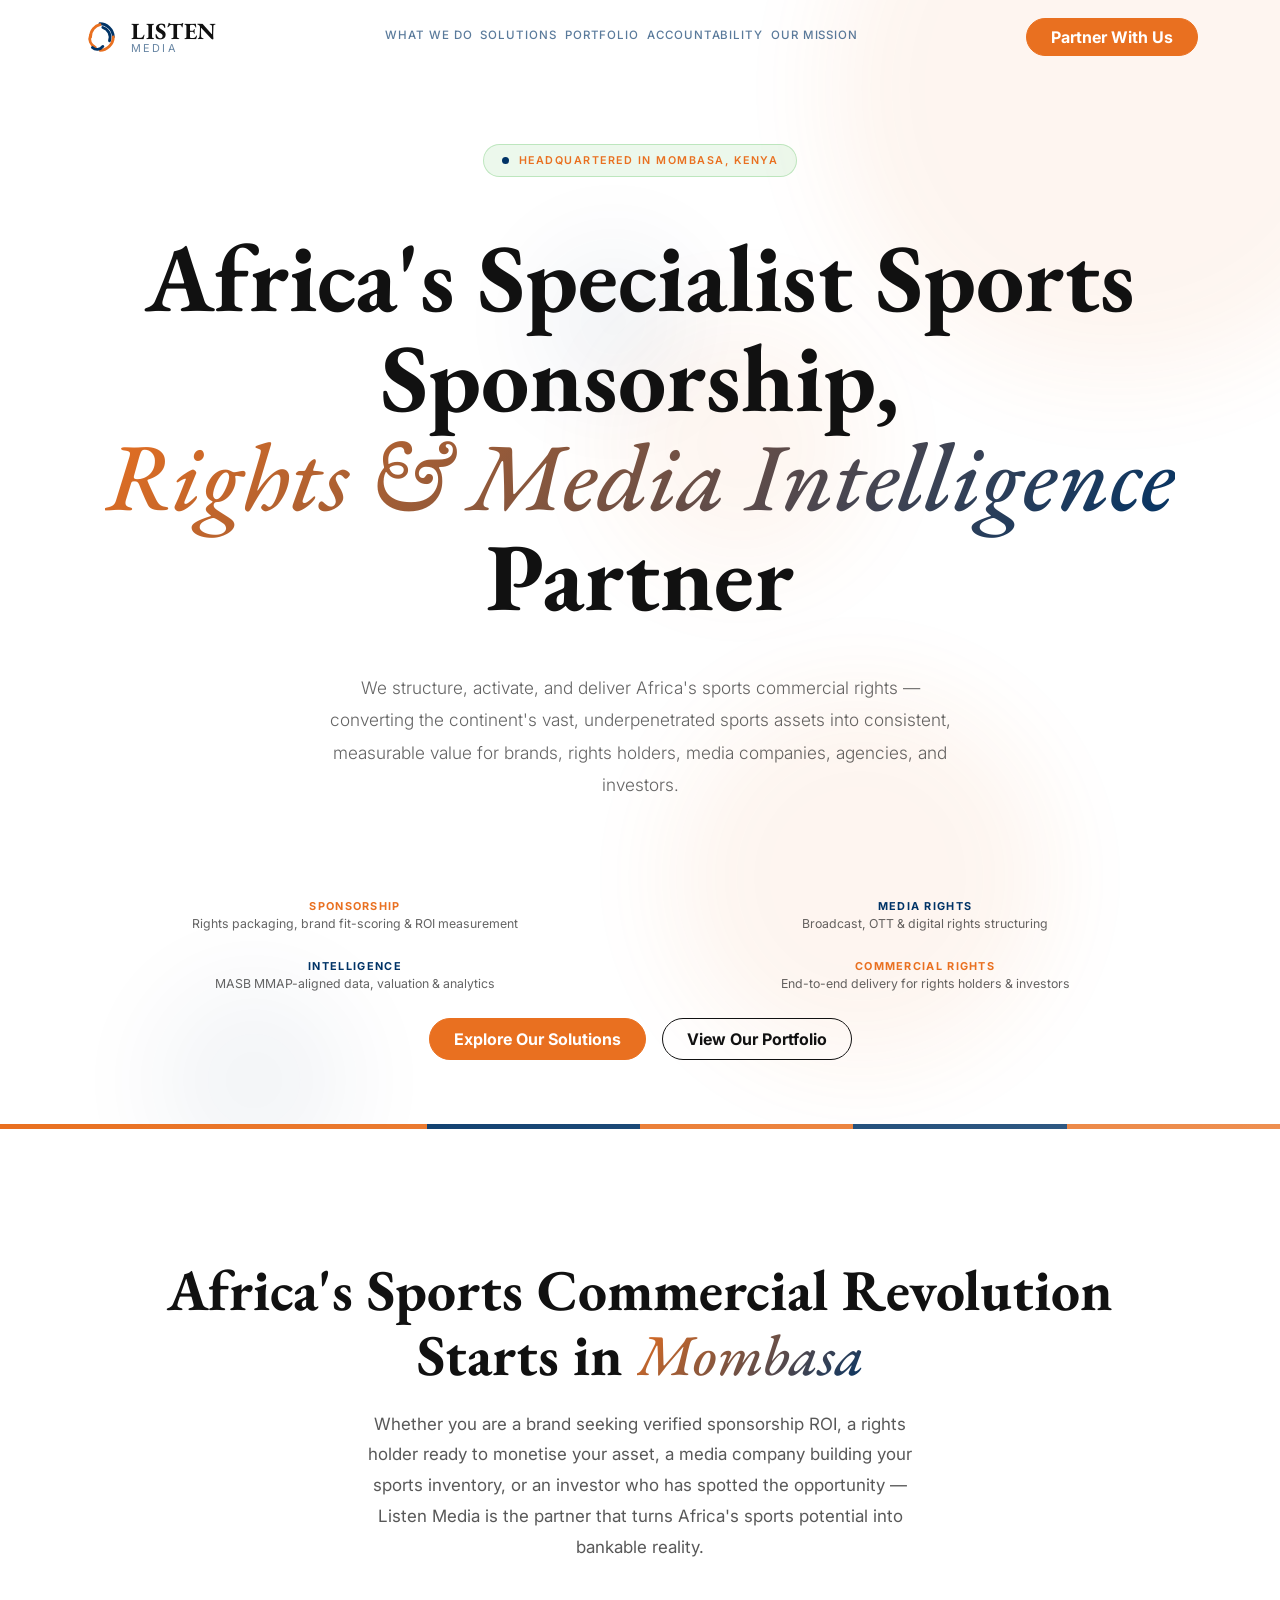
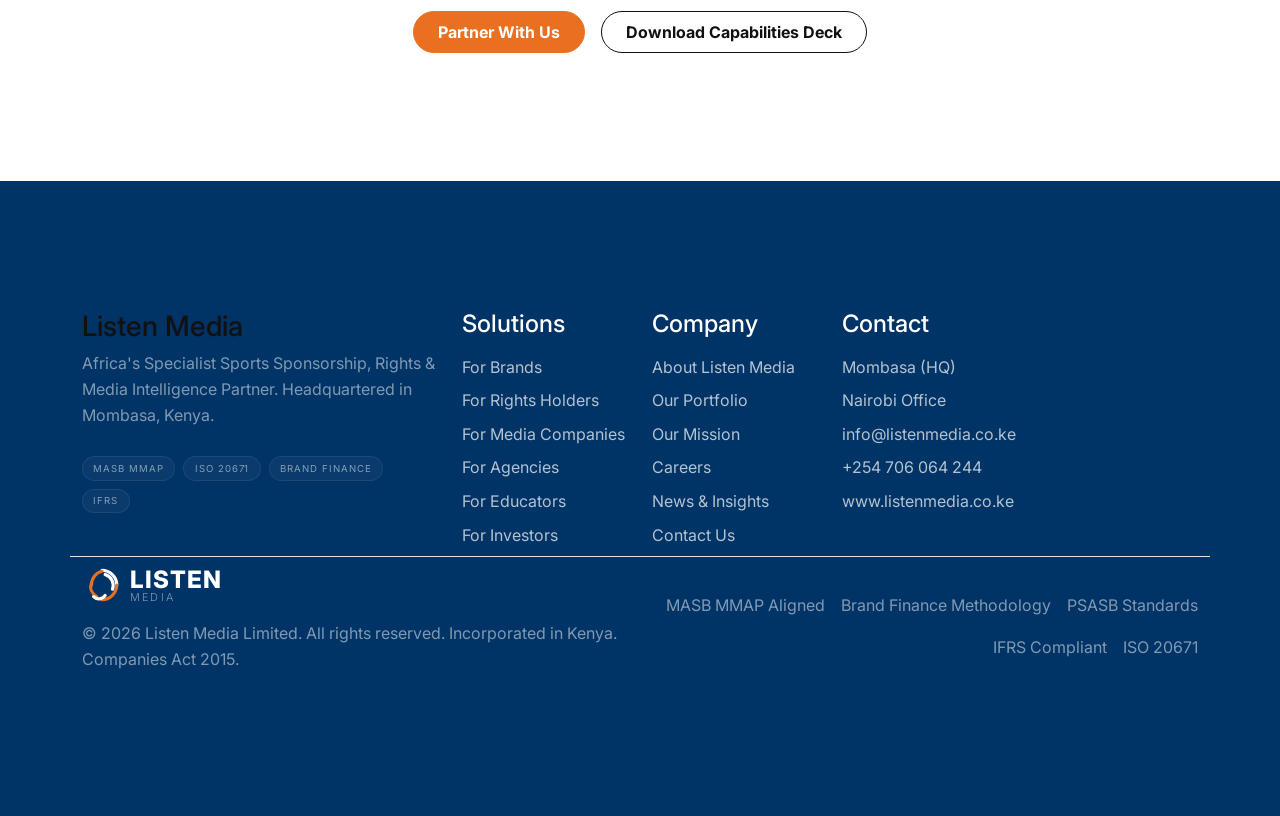
==== commit b3258c63: "feat: integrate Bootstrap 5, update navigation styling, and standardize layout across site pages" ====
--- a/index.html
+++ b/index.html
@@ -11,2420 +11,46 @@
   <link
     href="https://fonts.googleapis.com/css2?family=EB+Garamond:ital,wght@0,400;0,500;0,600;0,700;0,800;1,400;1,500;1,600&family=Inter:wght@300;400;500;600;700&display=swap"
     rel="stylesheet">
-  <style>
-    /* ══════════════════════════════════════════
-   BRAND TOKENS
-══════════════════════════════════════════ */
-    :root {
-      --deep-blue: #003366;
-      --deep-blue-lt: #3A7CC7;
-      --white: #FFFFFF;
-      --off-white: #F5F7FA;
-      --orange: #E97020;
-      --green: #44B649;
-      --teal: #00A89D;
-      --red: #D42025;
-      --hot-pink: #E8185C;
-      --purple: #8E3FAF;
-
-      --text-muted: rgba(255, 255, 255, 0.62);
-      --text-subtle: rgba(255, 255, 255, 0.35);
-      --border: rgba(255, 255, 255, 0.08);
-      --border-blue: rgba(58, 124, 199, 0.22);
-
-      /* Layout & background layers */
-      --bg-darkest: #030d1a;
-      --bg-dark: #05152b;
-      --bg-mid: #071d3a;
-      --bg-navy: #0a2448;
-
-      /* Design system */
-      --glass-bg: rgba(255, 255, 255, 0.032);
-      --glass-border: rgba(255, 255, 255, 0.08);
-      --glass-blur: blur(18px);
-      --radius-card: 16px;
-      --radius-sm: 8px;
-      --transition: all 0.38s cubic-bezier(0.4, 0, 0.2, 1);
-
-      /* Glow shadows */
-      --glow-orange: 0 0 48px rgba(233, 112, 32, 0.18);
-      --glow-teal: 0 0 48px rgba(0, 168, 157, 0.18);
-      --glow-blue: 0 0 48px rgba(58, 124, 199, 0.18);
-      --glow-green: 0 0 48px rgba(68, 182, 73, 0.18);
-      --glow-pink: 0 0 48px rgba(232, 24, 92, 0.18);
-      --glow-purple: 0 0 48px rgba(142, 63, 175, 0.18);
-    }
-
-    /* ══════════════════════════════════════════
-   RESET & BASE
-══════════════════════════════════════════ */
-    *,
-    *::before,
-    *::after {
-      margin: 0;
-      padding: 0;
-      box-sizing: border-box;
-    }
-
-    html {
-      scroll-behavior: smooth;
-      font-size: 16px;
-    }
-
-    body {
-      font-family: 'Inter', sans-serif;
-      background: var(--bg-darkest);
-      color: var(--white);
-      overflow-x: hidden;
-      line-height: 1.6;
-    }
-
-    img {
-      max-width: 100%;
-      display: block;
-    }
-
-    button {
-      font-family: inherit;
-      cursor: pointer;
-    }
-
-    a {
-      text-decoration: none;
-    }
-
-    /* ══════════════════════════════════════════
-   SCROLL REVEAL SYSTEM
-══════════════════════════════════════════ */
-    .reveal {
-      opacity: 0;
-      transform: translateY(40px);
-      transition: opacity 0.75s cubic-bezier(0.4, 0, 0.2, 1),
-        transform 0.75s cubic-bezier(0.4, 0, 0.2, 1);
-    }
-
-    .reveal.from-left {
-      transform: translateX(-40px);
-    }
-
-    .reveal.from-right {
-      transform: translateX(40px);
-    }
-
-    .reveal.from-up {
-      transform: translateY(-20px);
-    }
-
-    .reveal.visible {
-      opacity: 1;
-      transform: translate(0, 0);
-    }
-
-    .reveal-delay-1 {
-      transition-delay: 0.1s;
-    }
-
-    .reveal-delay-2 {
-      transition-delay: 0.2s;
-    }
-
-    .reveal-delay-3 {
-      transition-delay: 0.3s;
-    }
-
-    .reveal-delay-4 {
-      transition-delay: 0.4s;
-    }
-
-    .reveal-delay-5 {
-      transition-delay: 0.5s;
-    }
-
-    /* ══════════════════════════════════════════
-   NAV
-══════════════════════════════════════════ */
-    nav {
-      position: fixed;
-      top: 0;
-      left: 0;
-      right: 0;
-      z-index: 1000;
-      padding: 1.1rem 2.5rem;
-      transition: var(--transition);
-    }
-
-    nav.scrolled {
-      background: rgba(3, 13, 26, 0.94);
-      backdrop-filter: blur(28px);
-      -webkit-backdrop-filter: blur(28px);
-      border-bottom: 1px solid var(--border);
-      box-shadow: 0 4px 40px rgba(0, 0, 0, 0.5);
-    }
-
-    .nav-inner {
-      max-width: 1380px;
-      margin: 0 auto;
-      display: flex;
-      justify-content: space-between;
-      align-items: center;
-    }
-
-    .nav-logo {
-      display: flex;
-      align-items: center;
-      gap: 0.8rem;
-      text-decoration: none;
-    }
-
-    .nav-logo-text {
-      font-family: 'EB Garamond', serif;
-      font-size: 1.45rem;
-      font-weight: 700;
-      color: var(--white);
-      letter-spacing: 0.04em;
-      line-height: 1;
-    }
-
-    .nav-logo-text span {
-      display: block;
-      font-size: 0.68rem;
-      font-weight: 400;
-      letter-spacing: 0.2em;
-      color: rgba(255, 255, 255, 0.42);
-      font-family: 'Inter', sans-serif;
-      text-transform: uppercase;
-    }
-
-    .nav-links {
-      display: flex;
-      gap: 2.5rem;
-      align-items: center;
-    }
-
-    .nav-links a {
-      font-size: 0.72rem;
-      font-weight: 500;
-      color: rgba(255, 255, 255, 0.58);
-      letter-spacing: 0.08em;
-      text-transform: uppercase;
-      transition: color 0.25s;
-      position: relative;
-      padding-bottom: 3px;
-    }
-
-    .nav-links a::after {
-      content: '';
-      position: absolute;
-      bottom: -2px;
-      left: 0;
-      right: 0;
-      height: 1.5px;
-      background: linear-gradient(90deg, var(--orange), var(--teal));
-      transform: scaleX(0);
-      transform-origin: left;
-      transition: transform 0.3s ease;
-      border-radius: 2px;
-    }
-
-    .nav-links a:hover {
-      color: var(--white);
-    }
-
-    .nav-links a:hover::after {
-      transform: scaleX(1);
-    }
-
-    .nav-cta {
-      background: linear-gradient(135deg, var(--orange) 0%, #c96010 100%);
-      color: var(--white);
-      border: none;
-      padding: 0.65rem 1.6rem;
-      font-size: 0.72rem;
-      font-weight: 600;
-      letter-spacing: 0.08em;
-      text-transform: uppercase;
-      border-radius: 100px;
-      transition: var(--transition);
-      box-shadow: 0 4px 20px rgba(233, 112, 32, 0.35);
-    }
-
-    .nav-cta:hover {
-      transform: translateY(-2px);
-      box-shadow: 0 8px 30px rgba(233, 112, 32, 0.5);
-    }
-
-    /* Hamburger */
-    .hamburger {
-      display: none;
-      flex-direction: column;
-      justify-content: center;
-      align-items: center;
-      width: 42px;
-      height: 42px;
-      background: var(--glass-bg);
-      border: 1px solid var(--glass-border);
-      border-radius: var(--radius-sm);
-      gap: 5px;
-      cursor: pointer;
-      position: relative;
-      z-index: 1001;
-    }
-
-    .hamburger span {
-      width: 20px;
-      height: 2px;
-      background: var(--white);
-      border-radius: 2px;
-      display: block;
-      transition: var(--transition);
-    }
-
-    .hamburger.active span:nth-child(1) {
-      transform: translateY(7px) rotate(45deg);
-    }
-
-    .hamburger.active span:nth-child(2) {
-      opacity: 0;
-      transform: scaleX(0);
-    }
-
-    .hamburger.active span:nth-child(3) {
-      transform: translateY(-7px) rotate(-45deg);
-    }
-
-    /* Mobile overlay menu */
-    .mobile-menu {
-      position: fixed;
-      inset: 0;
-      z-index: 999;
-      background: rgba(3, 13, 26, 0.98);
-      backdrop-filter: blur(28px);
-      -webkit-backdrop-filter: blur(28px);
-      display: flex;
-      flex-direction: column;
-      justify-content: center;
-      align-items: center;
-      gap: 2.25rem;
-      opacity: 0;
-      pointer-events: none;
-      transition: opacity 0.4s ease;
-    }
-
-    .mobile-menu.open {
-      opacity: 1;
-      pointer-events: all;
-    }
-
-    .mobile-menu a {
-      font-family: 'EB Garamond', serif;
-      font-size: 2.4rem;
-      font-weight: 700;
-      color: var(--white);
-      letter-spacing: 0.02em;
-      opacity: 0;
-      transform: translateY(24px);
-      transition: opacity 0.45s ease, transform 0.45s ease, color 0.25s;
-    }
-
-    .mobile-menu.open a {
-      opacity: 1;
-      transform: translateY(0);
-    }
-
-    .mobile-menu.open a:nth-child(1) {
-      transition-delay: 0.08s;
-    }
-
-    .mobile-menu.open a:nth-child(2) {
-      transition-delay: 0.15s;
-    }
-
-    .mobile-menu.open a:nth-child(3) {
-      transition-delay: 0.22s;
-    }
-
-    .mobile-menu.open a:nth-child(4) {
-      transition-delay: 0.29s;
-    }
-
-    .mobile-menu.open a:nth-child(5) {
-      transition-delay: 0.36s;
-    }
-
-    .mobile-menu a:hover {
-      color: var(--orange);
-    }
-
-    .mobile-menu-cta {
-      margin-top: 0.5rem;
-      background: linear-gradient(135deg, var(--orange), #c96010);
-      color: var(--white);
-      border: none;
-      padding: 1rem 3rem;
-      font-size: 0.82rem;
-      font-weight: 600;
-      letter-spacing: 0.1em;
-      text-transform: uppercase;
-      border-radius: 100px;
-      opacity: 0;
-      transform: translateY(24px);
-      transition: opacity 0.45s ease 0.44s, transform 0.45s ease 0.44s;
-    }
-
-    .mobile-menu.open .mobile-menu-cta {
-      opacity: 1;
-      transform: translateY(0);
-    }
-
-    /* ══════════════════════════════════════════
-   HERO
-══════════════════════════════════════════ */
-    .hero {
-      min-height: 100vh;
-      display: flex;
-      flex-direction: column;
-      justify-content: center;
-      padding: 9rem 2.5rem 4rem;
-      position: relative;
-      overflow: hidden;
-      background: radial-gradient(ellipse 70% 80% at 20% 60%, #003d7a 0%, #001a38 48%, var(--bg-darkest) 100%);
-    }
-
-    .hero-inner {
-      max-width: 1380px;
-      margin: 0 auto;
-      width: 100%;
-      position: relative;
-      z-index: 2;
-      display: grid;
-      grid-template-columns: 55% 1fr;
-      gap: 4rem;
-      align-items: center;
-    }
-
-    .hero-left {
-      display: flex;
-      flex-direction: column;
-    }
-
-    /* ─── HERO RIGHT — Impact Stats Panel ─── */
-    .hero-right {
-      position: relative;
-      display: flex;
-      align-items: center;
-      justify-content: center;
-      animation: fadeUp 0.9s 0.4s both;
-      margin-top: -20rem;
-    }
-
-    .hero-arc-wrap {
-      position: relative;
-      width: 420px;
-      height: 420px;
-      flex-shrink: 0;
-    }
-
-    .hero-arc-svg {
-      width: 100%;
-      height: 100%;
-      animation: arc-spin 28s linear infinite;
-    }
-
-    @keyframes arc-spin {
-      from {
-        transform: rotate(0deg);
-      }
-
-      to {
-        transform: rotate(360deg);
-      }
-    }
-
-    /* Stat cards floating around the arc — clock-face positions */
-    .hero-stat-card {
-      position: absolute;
-      background: rgba(5, 21, 43, 0.85);
-      backdrop-filter: blur(20px);
-      -webkit-backdrop-filter: blur(20px);
-      border: 1px solid rgba(255, 255, 255, 0.1);
-      border-radius: 14px;
-      padding: 1rem 1.4rem;
-      min-width: 130px;
-      animation: fadeUp 0.8s both;
-      transition: transform 0.3s ease, box-shadow 0.3s ease;
-    }
-
-    .hero-stat-card:hover {
-      transform: translateY(-4px) !important;
-      box-shadow: 0 16px 40px rgba(0, 0, 0, 0.5);
-    }
-
-    /* Cards are children 3-7 inside .hero-arc-wrap (after SVG and center div) */
-    /* 12 o'clock — top center */
-    .hero-stat-card:nth-child(3) {
-      top: -8%;
-      left: 50%;
-      transform: translateX(-50%);
-      animation-delay: 0.6s;
-      border-top: 2px solid var(--orange);
-    }
-
-    /* 3 o'clock — right middle */
-    .hero-stat-card:nth-child(4) {
-      top: 38%;
-      right: -22%;
-      animation-delay: 0.75s;
-      border-top: 2px solid var(--teal);
-    }
-
-    /* 5 o'clock — bottom right */
-    .hero-stat-card:nth-child(5) {
-      bottom: 2%;
-      right: -14%;
-      animation-delay: 0.9s;
-      border-top: 2px solid var(--green);
-    }
-
-    /* 7 o'clock — bottom left */
-    .hero-stat-card:nth-child(6) {
-      bottom: 2%;
-      left: -14%;
-      animation-delay: 1.05s;
-      border-top: 2px solid var(--purple);
-    }
-
-    /* 9 o'clock — left middle */
-    .hero-stat-card:nth-child(7) {
-      top: 38%;
-      left: -22%;
-      animation-delay: 1.2s;
-      border-top: 2px solid var(--hot-pink);
-    }
-
-    .stat-card-num {
-      font-family: 'EB Garamond', serif;
-      font-size: 2rem;
-      font-weight: 700;
-      line-height: 1;
-      color: var(--white);
-      margin-bottom: 0.2rem;
-    }
-
-    .stat-card-label {
-      font-size: 0.62rem;
-      font-weight: 600;
-      letter-spacing: 0.1em;
-      text-transform: uppercase;
-      color: var(--text-muted);
-    }
-
-    /* Central badge inside the arc */
-    .hero-arc-center {
-      position: absolute;
-      top: 50%;
-      left: 50%;
-      transform: translate(-50%, -50%);
-      text-align: center;
-      pointer-events: none;
-    }
-
-    .hero-arc-center-logo {
-      display: block;
-      margin: 0 auto 0.5rem;
-      animation: arc-spin 28s linear infinite reverse;
-    }
-
-    .hero-arc-center-text {
-      font-family: 'EB Garamond', serif;
-      font-size: 1.1rem;
-      font-weight: 700;
-      color: var(--white);
-      letter-spacing: 0.04em;
-      line-height: 1.2;
-    }
-
-    .hero-arc-center-sub {
-      font-size: 0.6rem;
-      font-weight: 600;
-      letter-spacing: 0.2em;
-      text-transform: uppercase;
-      color: var(--text-muted);
-      margin-top: 0.25rem;
-    }
-
-    /* Floating blobs */
-    .hero-shapes {
-      position: absolute;
-      inset: 0;
-      pointer-events: none;
-      overflow: hidden;
-    }
-
-    .shape {
-      position: absolute;
-      border-radius: 50%;
-      animation: blob-float 12s ease-in-out infinite;
-      will-change: transform;
-      filter: blur(50px);
-    }
-
-    .shape-1 {
-      width: 580px;
-      height: 580px;
-      opacity: 0.07;
-      background: var(--orange);
-      top: -18%;
-      right: -10%;
-      animation-delay: 0s;
-      animation-duration: 14s;
-    }
-
-    .shape-2 {
-      width: 380px;
-      height: 380px;
-      opacity: 0.07;
-      background: var(--teal);
-      bottom: 5%;
-      right: 18%;
-      animation-delay: -4s;
-      animation-duration: 11s;
-    }
-
-    .shape-3 {
-      width: 260px;
-      height: 260px;
-      opacity: 0.06;
-      background: var(--purple);
-      top: 28%;
-      right: 32%;
-      animation-delay: -7s;
-      animation-duration: 9s;
-    }
-
-    .shape-4 {
-      width: 200px;
-      height: 200px;
-      opacity: 0.05;
-      background: var(--hot-pink);
-      bottom: -5%;
-      left: 12%;
-      animation-delay: -2s;
-      animation-duration: 13s;
-    }
-
-    .shape-5 {
-      width: 150px;
-      height: 150px;
-      opacity: 0.06;
-      background: var(--green);
-      top: 22%;
-      left: 42%;
-      animation-delay: -5s;
-      animation-duration: 10s;
-    }
-
-    @keyframes blob-float {
-
-      0%,
-      100% {
-        transform: translateY(0) scale(1);
-      }
-
-      33% {
-        transform: translateY(-32px) scale(1.06);
-      }
-
-      66% {
-        transform: translateY(22px) scale(0.96);
-      }
-    }
-
-    /* Grid overlay */
-    .hero-grid {
-      position: absolute;
-      inset: 0;
-      pointer-events: none;
-      z-index: 1;
-      background-image:
-        linear-gradient(rgba(255, 255, 255, 0.016) 1px, transparent 1px),
-        linear-gradient(90deg, rgba(255, 255, 255, 0.016) 1px, transparent 1px);
-      background-size: 64px 64px;
-    }
-
-    /* Hero content */
-    .hero-badge {
-      display: inline-flex;
-      align-items: center;
-      gap: 0.65rem;
-      background: rgba(68, 182, 73, 0.1);
-      border: 1px solid rgba(68, 182, 73, 0.28);
-      padding: 0.42rem 1.1rem;
-      font-size: 0.67rem;
-      font-weight: 600;
-      letter-spacing: 0.14em;
-      text-transform: uppercase;
-      color: var(--green);
-      margin-bottom: 2.2rem;
-      width: fit-content;
-      border-radius: 100px;
-      animation: fadeUp 0.8s 0.08s both;
-    }
-
-    .hero-badge-dot {
-      width: 7px;
-      height: 7px;
-      border-radius: 50%;
-      background: var(--green);
-      flex-shrink: 0;
-      animation: pulse-dot 2.2s ease-in-out infinite;
-    }
-
-    @keyframes pulse-dot {
-
-      0%,
-      100% {
-        box-shadow: 0 0 0 0 rgba(68, 182, 73, 0.7);
-      }
-
-      50% {
-        box-shadow: 0 0 0 7px rgba(68, 182, 73, 0);
-      }
-    }
-
-    .hero h1 {
-      font-family: 'EB Garamond', serif;
-      font-size: clamp(3rem, 7.5vw, 7rem);
-      line-height: 1.04;
-      font-weight: 700;
-      color: var(--white);
-      margin-bottom: 1.8rem;
-      max-width: 1080px;
-      animation: fadeUp 0.8s 0.22s both;
-    }
-
-    .hero h1 em {
-      font-style: italic;
-      font-weight: 500;
-      background: linear-gradient(135deg, var(--orange) 0%, var(--teal) 100%);
-      -webkit-background-clip: text;
-      -webkit-text-fill-color: transparent;
-      background-clip: text;
-    }
-
-    .hero-sub {
-      font-size: 1.08rem;
-      color: var(--text-muted);
-      max-width: 640px;
-      line-height: 1.88;
-      margin-bottom: 3rem;
-      font-weight: 300;
-      animation: fadeUp 0.8s 0.36s both;
-    }
-
-    .hero-pillars {
-      display: grid;
-      grid-template-columns: repeat(4, 1fr);
-      gap: 1px;
-      margin-bottom: 3.5rem;
-      background: var(--border);
-      border: 1px solid var(--border);
-      border-radius: var(--radius-sm);
-      overflow: hidden;
-      max-width: 860px;
-      animation: fadeUp 0.8s 0.5s both;
-    }
-
-    .hero-pillar {
-      background: rgba(0, 30, 65, 0.65);
-      backdrop-filter: blur(12px);
-      padding: 1.4rem 1.5rem;
-      display: flex;
-      flex-direction: column;
-      gap: 0.3rem;
-      transition: background 0.3s;
-    }
-
-    .hero-pillar:hover {
-      background: rgba(0, 50, 110, 0.75);
-    }
-
-    .pillar-label {
-      font-size: 0.68rem;
-      font-weight: 700;
-      letter-spacing: 0.12em;
-      text-transform: uppercase;
-    }
-
-    .pillar-desc {
-      font-size: 0.77rem;
-      color: var(--text-muted);
-      line-height: 1.5;
-    }
-
-    .hero-ctas {
-      display: flex;
-      gap: 1.25rem;
-      flex-wrap: wrap;
-      animation: fadeUp 0.8s 0.62s both;
-      justify-content: flex-start;
-    }
-
-    @keyframes fadeUp {
-      from {
-        opacity: 0;
-        transform: translateY(30px);
-      }
-
-      to {
-        opacity: 1;
-        transform: translateY(0);
-      }
-    }
-
-    /* ══════════════════════════════════════════
-   BUTTONS
-══════════════════════════════════════════ */
-    .btn-primary {
-      background: linear-gradient(135deg, var(--orange) 0%, #c96010 100%);
-      color: var(--white);
-      padding: 1rem 2.6rem;
-      font-size: 0.78rem;
-      font-weight: 600;
-      letter-spacing: 0.1em;
-      text-transform: uppercase;
-      border: none;
-      border-radius: 100px;
-      transition: var(--transition);
-      box-shadow: 0 4px 24px rgba(233, 112, 32, 0.38);
-    }
-
-    .btn-primary:hover {
-      transform: translateY(-3px);
-      box-shadow: 0 10px 34px rgba(233, 112, 32, 0.54);
-    }
-
-    .btn-outline {
-      background: transparent;
-      color: var(--white);
-      padding: 1rem 2.6rem;
-      font-size: 0.78rem;
-      font-weight: 500;
-      letter-spacing: 0.1em;
-      text-transform: uppercase;
-      border: 1.5px solid rgba(255, 255, 255, 0.22);
-      border-radius: 100px;
-      transition: var(--transition);
-    }
-
-    .btn-outline:hover {
-      border-color: var(--teal);
-      color: var(--teal);
-      box-shadow: 0 0 24px rgba(0, 168, 157, 0.18);
-      transform: translateY(-2px);
-    }
-
-    .btn-white {
-      background: var(--white);
-      color: var(--deep-blue);
-      border: none;
-      padding: 1.1rem 3rem;
-      font-size: 0.78rem;
-      font-weight: 700;
-      letter-spacing: 0.1em;
-      text-transform: uppercase;
-      border-radius: 100px;
-      transition: var(--transition);
-      box-shadow: 0 4px 20px rgba(255, 255, 255, 0.18);
-    }
-
-    .btn-white:hover {
-      transform: translateY(-3px);
-      box-shadow: 0 10px 34px rgba(255, 255, 255, 0.28);
-      background: var(--off-white);
-    }
-
-    .btn-outline-white {
-      background: transparent;
-      color: var(--white);
-      border: 1.5px solid rgba(255, 255, 255, 0.36);
-      padding: 1.1rem 3rem;
-      font-size: 0.78rem;
-      font-weight: 600;
-      letter-spacing: 0.1em;
-      text-transform: uppercase;
-      border-radius: 100px;
-      transition: var(--transition);
-    }
-
-    .btn-outline-white:hover {
-      border-color: var(--white);
-      box-shadow: 0 0 24px rgba(255, 255, 255, 0.12);
-      transform: translateY(-3px);
-    }
-
-    /* ══════════════════════════════════════════
-   COLOR BAR
-══════════════════════════════════════════ */
-    .color-bar {
-      display: flex;
-      height: 5px;
-      position: relative;
-      overflow: hidden;
-    }
-
-    .color-bar span {
-      flex: 1;
-    }
-
-    .color-bar .c1 {
-      background: var(--red);
-    }
-
-    .color-bar .c2 {
-      background: var(--orange);
-    }
-
-    .color-bar .c3 {
-      background: var(--green);
-    }
-
-    .color-bar .c4 {
-      background: var(--teal);
-    }
-
-    .color-bar .c5 {
-      background: var(--hot-pink);
-    }
-
-    .color-bar .c6 {
-      background: var(--purple);
-    }
-
-    .color-bar::after {
-      content: '';
-      position: absolute;
-      inset: 0;
-      background: linear-gradient(90deg, transparent 0%, rgba(255, 255, 255, 0.22) 50%, transparent 100%);
-      background-size: 200% 100%;
-      animation: shimmer 3.2s linear infinite;
-    }
-
-    @keyframes shimmer {
-      0% {
-        background-position: 200% center;
-      }
-
-      100% {
-        background-position: -200% center;
-      }
-    }
-
-    /* ══════════════════════════════════════════
-   SECTION BASE
-══════════════════════════════════════════ */
-    section {
-      padding: 8rem 2.5rem;
-      position: relative;
-    }
-
-    .section-inner {
-      max-width: 1380px;
-      margin: 0 auto;
-    }
-
-    .section-label {
-      font-size: 0.67rem;
-      font-weight: 700;
-      letter-spacing: 0.22em;
-      text-transform: uppercase;
-      color: var(--deep-blue-lt);
-      margin-bottom: 1rem;
-      display: flex;
-      align-items: center;
-      gap: 0.75rem;
-    }
-
-    .section-label::before {
-      content: '';
-      width: 26px;
-      height: 2px;
-      flex-shrink: 0;
-      background: linear-gradient(90deg, var(--orange), var(--deep-blue-lt));
-      border-radius: 2px;
-    }
-
-    .section-title {
-      font-family: 'EB Garamond', serif;
-      font-size: clamp(2.4rem, 4.5vw, 4.2rem);
-      font-weight: 700;
-      line-height: 1.1;
-      color: var(--white);
-      margin-bottom: 1.5rem;
-    }
-
-    .section-title em {
-      font-style: italic;
-      font-weight: 500;
-      background: linear-gradient(135deg, var(--orange) 0%, var(--teal) 100%);
-      -webkit-background-clip: text;
-      -webkit-text-fill-color: transparent;
-      background-clip: text;
-    }
-
-    .section-body {
-      color: var(--text-muted);
-      font-size: 1rem;
-      line-height: 1.88;
-      max-width: 680px;
-    }
-
-    .section-divider {
-      height: 1px;
-      background: linear-gradient(90deg, transparent, var(--border-blue), transparent);
-    }
-
-    /* Tag pills (shared) */
-    .what-tag,
-    .tag {
-      display: inline-block;
-      font-size: 0.62rem;
-      font-weight: 700;
-      letter-spacing: 0.12em;
-      text-transform: uppercase;
-      padding: 0.28rem 0.75rem;
-      border-radius: 100px;
-    }
-
-    .tag-orange {
-      background: rgba(233, 112, 32, 0.12);
-      color: var(--orange);
-      border: 1px solid rgba(233, 112, 32, 0.28);
-    }
-
-    .tag-blue {
-      background: rgba(58, 124, 199, 0.12);
-      color: var(--deep-blue-lt);
-      border: 1px solid rgba(58, 124, 199, 0.28);
-    }
-
-    .tag-green {
-      background: rgba(68, 182, 73, 0.12);
-      color: var(--green);
-      border: 1px solid rgba(68, 182, 73, 0.28);
-    }
-
-    .tag-teal {
-      background: rgba(0, 168, 157, 0.12);
-      color: var(--teal);
-      border: 1px solid rgba(0, 168, 157, 0.28);
-    }
-
-    .tag-pink {
-      background: rgba(232, 24, 92, 0.12);
-      color: var(--hot-pink);
-      border: 1px solid rgba(232, 24, 92, 0.28);
-    }
-
-    .tag-purple {
-      background: rgba(142, 63, 175, 0.12);
-      color: var(--purple);
-      border: 1px solid rgba(142, 63, 175, 0.28);
-    }
-
-    /* ══════════════════════════════════════════
-   GLASS CARD — reusable mixin pattern
-══════════════════════════════════════════ */
-    .glass-card {
-      background: var(--glass-bg);
-      backdrop-filter: var(--glass-blur);
-      -webkit-backdrop-filter: var(--glass-blur);
-      border: 1px solid var(--glass-border);
-      border-radius: var(--radius-card);
-      transition: var(--transition);
-    }
-
-    .glass-card:hover {
-      border-color: rgba(255, 255, 255, 0.14);
-      background: rgba(255, 255, 255, 0.046);
-      box-shadow: 0 22px 50px rgba(0, 0, 0, 0.48);
-      transform: translateY(-6px);
-    }
-
-    /* ══════════════════════════════════════════
-   WHAT WE DO
-══════════════════════════════════════════ */
-    .what-section {
-      background: var(--bg-dark);
-    }
-
-    .what-grid {
-      display: grid;
-      grid-template-columns: repeat(3, 1fr);
-      gap: 1.25rem;
-      margin-top: 4rem;
-    }
-
-    .what-card {
-      background: var(--glass-bg);
-      backdrop-filter: var(--glass-blur);
-      border: 1px solid var(--glass-border);
-      border-radius: var(--radius-card);
-      padding: 2.6rem 2.2rem;
-      position: relative;
-      overflow: hidden;
-      transition: var(--transition);
-    }
-
-    /* top gradient accent */
-    .what-card::before {
-      content: '';
-      position: absolute;
-      top: 0;
-      left: 0;
-      right: 0;
-      height: 3px;
-      border-radius: var(--radius-card) var(--radius-card) 0 0;
-    }
-
-    .what-card:nth-child(1)::before {
-      background: linear-gradient(90deg, var(--orange), #ff9a56);
-    }
-
-    .what-card:nth-child(2)::before {
-      background: linear-gradient(90deg, var(--deep-blue-lt), var(--teal));
-    }
-
-    .what-card:nth-child(3)::before {
-      background: linear-gradient(90deg, var(--teal), var(--green));
-    }
-
-    .what-card:hover {
-      transform: translateY(-7px);
-      border-color: rgba(255, 255, 255, 0.15);
-      background: rgba(255, 255, 255, 0.048);
-    }
-
-    .what-card:nth-child(1):hover {
-      box-shadow: 0 24px 52px rgba(0, 0, 0, 0.42), var(--glow-orange);
-    }
-
-    .what-card:nth-child(2):hover {
-      box-shadow: 0 24px 52px rgba(0, 0, 0, 0.42), var(--glow-blue);
-    }
-
-    .what-card:nth-child(3):hover {
-      box-shadow: 0 24px 52px rgba(0, 0, 0, 0.42), var(--glow-teal);
-    }
-
-    .what-card h3 {
-      font-family: 'EB Garamond', serif;
-      font-size: 1.75rem;
-      font-weight: 700;
-      color: var(--white);
-      margin-bottom: 0.9rem;
-    }
-
-    .what-card p {
-      font-size: 0.89rem;
-      color: var(--text-muted);
-      line-height: 1.82;
-    }
-
-    .what-tag {
-      margin-bottom: 1.1rem;
-    }
-
-    /* ══════════════════════════════════════════
-   SOLUTIONS
-══════════════════════════════════════════ */
-    .solutions-bg {
-      background: var(--bg-darkest);
-    }
-
-    .solutions-grid {
-      display: grid;
-      grid-template-columns: repeat(3, 1fr);
-      gap: 1.25rem;
-      margin-top: 4rem;
-    }
-
-    .solution-card {
-      background: var(--glass-bg);
-      border: 1px solid var(--glass-border);
-      border-radius: var(--radius-card);
-      padding: 2.5rem 2.2rem;
-      position: relative;
-      overflow: hidden;
-      transition: var(--transition);
-    }
-
-    /* bottom gradient accent on hover */
-    .solution-card::after {
-      content: '';
-      position: absolute;
-      bottom: 0;
-      left: 0;
-      right: 0;
-      height: 3px;
-      border-radius: 0 0 var(--radius-card) var(--radius-card);
-      opacity: 0;
-      transition: opacity 0.38s ease;
-    }
-
-    .solution-card:nth-child(1)::after {
-      background: linear-gradient(90deg, var(--orange), #ff9a56);
-    }
-
-    .solution-card:nth-child(2)::after {
-      background: linear-gradient(90deg, var(--green), var(--teal));
-    }
-
-    .solution-card:nth-child(3)::after {
-      background: linear-gradient(90deg, var(--deep-blue-lt), var(--purple));
-    }
-
-    .solution-card:nth-child(4)::after {
-      background: linear-gradient(90deg, var(--teal), var(--green));
-    }
-
-    .solution-card:nth-child(5)::after {
-      background: linear-gradient(90deg, var(--purple), var(--hot-pink));
-    }
-
-    .solution-card:nth-child(6)::after {
-      background: linear-gradient(90deg, var(--hot-pink), var(--orange));
-    }
-
-    .solution-card:hover {
-      transform: translateY(-6px);
-      border-color: rgba(255, 255, 255, 0.14);
-      background: rgba(255, 255, 255, 0.044);
-      box-shadow: 0 20px 44px rgba(0, 0, 0, 0.5);
-    }
-
-    .solution-card:hover::after {
-      opacity: 1;
-    }
-
-    .solution-num {
-      font-size: 0.62rem;
-      font-weight: 700;
-      color: var(--deep-blue-lt);
-      letter-spacing: 0.2em;
-      text-transform: uppercase;
-      margin-bottom: 1.25rem;
-    }
-
-    .solution-icon {
-      font-size: 2rem;
-      margin-bottom: 1.1rem;
-    }
-
-    .solution-title {
-      font-family: 'EB Garamond', serif;
-      font-size: 1.6rem;
-      font-weight: 700;
-      color: var(--white);
-      margin-bottom: 0.85rem;
-      line-height: 1.2;
-    }
-
-    .solution-desc {
-      color: var(--text-muted);
-      font-size: 0.88rem;
-      line-height: 1.78;
-      margin-bottom: 1.5rem;
-    }
-
-    .solution-features {
-      list-style: none;
-    }
-
-    .solution-features li {
-      font-size: 0.79rem;
-      color: var(--text-subtle);
-      padding: 0.35rem 0;
-      border-bottom: 1px solid rgba(255, 255, 255, 0.045);
-      display: flex;
-      align-items: flex-start;
-      gap: 0.55rem;
-    }
-
-    .solution-features li:last-child {
-      border-bottom: none;
-    }
-
-    .solution-features li::before {
-      content: '→';
-      color: var(--deep-blue-lt);
-      font-size: 0.7rem;
-      flex-shrink: 0;
-      margin-top: 0.12rem;
-    }
-
-    /* ══════════════════════════════════════════
-   PORTFOLIO
-══════════════════════════════════════════ */
-    .assets-section {
-      background: var(--bg-mid);
-    }
-
-    .assets-grid {
-      display: grid;
-      grid-template-columns: repeat(4, 1fr);
-      gap: 1.25rem;
-      margin-top: 4rem;
-    }
-
-    .asset-card {
-      background: var(--glass-bg);
-      border: 1px solid var(--glass-border);
-      border-radius: var(--radius-card);
-      padding: 2rem 1.75rem;
-      position: relative;
-      overflow: hidden;
-      transition: var(--transition);
-    }
-
-    /* top accent */
-    .asset-card::before {
-      content: '';
-      position: absolute;
-      top: 0;
-      left: 0;
-      right: 0;
-      height: 3px;
-      border-radius: var(--radius-card) var(--radius-card) 0 0;
-    }
-
-    .asset-card:nth-child(1)::before {
-      background: linear-gradient(90deg, var(--orange), #ff9a56);
-    }
-
-    .asset-card:nth-child(2)::before {
-      background: linear-gradient(90deg, var(--green), var(--teal));
-    }
-
-    .asset-card:nth-child(3)::before {
-      background: linear-gradient(90deg, var(--teal), var(--deep-blue-lt));
-    }
-
-    .asset-card:nth-child(4)::before {
-      background: linear-gradient(90deg, var(--deep-blue-lt), var(--purple));
-    }
-
-    .asset-card:nth-child(5)::before {
-      background: linear-gradient(90deg, var(--hot-pink), var(--purple));
-    }
-
-    .asset-card:nth-child(6)::before {
-      background: linear-gradient(90deg, var(--red), var(--hot-pink));
-    }
-
-    .asset-card:nth-child(7)::before {
-      background: linear-gradient(90deg, var(--purple), var(--hot-pink));
-    }
-
-    .asset-card:nth-child(8)::before {
-      background: linear-gradient(90deg, var(--orange), var(--red));
-    }
-
-    /* Hover overlay with stat highlight */
-    .asset-hover-overlay {
-      position: absolute;
-      inset: 0;
-      background: rgba(3, 13, 26, 0.92);
-      backdrop-filter: blur(12px);
-      display: flex;
-      flex-direction: column;
-      justify-content: center;
-      align-items: center;
-      padding: 2rem;
-      text-align: center;
-      opacity: 0;
-      transform: translateY(10px);
-      transition: var(--transition);
-      border-radius: var(--radius-card);
-    }
-
-    .asset-card:hover .asset-hover-overlay {
-      opacity: 1;
-      transform: translateY(0);
-    }
-
-    .asset-hover-overlay .ho-stat {
-      font-family: 'EB Garamond', serif;
-      font-size: 3.2rem;
-      font-weight: 700;
-      color: var(--white);
-      line-height: 1;
-      margin-bottom: 0.4rem;
-    }
-
-    .asset-hover-overlay .ho-stat-label {
-      font-size: 0.65rem;
-      text-transform: uppercase;
-      letter-spacing: 0.14em;
-      color: var(--text-muted);
-      margin-bottom: 1.1rem;
-    }
-
-    .asset-hover-overlay .ho-desc {
-      font-size: 0.8rem;
-      color: var(--text-muted);
-      line-height: 1.65;
-    }
-
-    .asset-card:hover {
-      transform: translateY(-6px);
-      border-color: rgba(255, 255, 255, 0.16);
-      box-shadow: 0 24px 52px rgba(0, 0, 0, 0.52);
-    }
-
-    .asset-sport {
-      font-size: 0.6rem;
-      font-weight: 700;
-      color: var(--deep-blue-lt);
-      letter-spacing: 0.2em;
-      text-transform: uppercase;
-      margin-bottom: 0.85rem;
-    }
-
-    .asset-name {
-      font-family: 'EB Garamond', serif;
-      font-size: 1.35rem;
-      font-weight: 700;
-      color: var(--white);
-      margin-bottom: 0.55rem;
-      line-height: 1.2;
-    }
-
-    .asset-desc {
-      font-size: 0.8rem;
-      color: var(--text-muted);
-      line-height: 1.65;
-      margin-bottom: 1.25rem;
-    }
-
-    .asset-stat {
-      font-family: 'EB Garamond', serif;
-      font-size: 1.85rem;
-      color: var(--white);
-      font-weight: 700;
-    }
-
-    .asset-stat-label {
-      font-size: 0.65rem;
-      color: var(--text-subtle);
-      text-transform: uppercase;
-      letter-spacing: 0.1em;
-    }
-
-    .flagship-badge {
-      display: inline-flex;
-      align-items: center;
-      gap: 0.35rem;
-      background: linear-gradient(135deg, var(--orange), #c96010);
-      color: var(--white);
-      font-size: 0.6rem;
-      font-weight: 700;
-      letter-spacing: 0.12em;
-      text-transform: uppercase;
-      padding: 0.26rem 0.72rem;
-      margin-bottom: 0.85rem;
-      border-radius: 100px;
-    }
-
-    /* ══════════════════════════════════════════
-   MMAP / ACCOUNTABILITY
-══════════════════════════════════════════ */
-    .mmap-section {
-      background: var(--bg-darkest);
-    }
-
-    .mmap-grid {
-      display: grid;
-      grid-template-columns: 1fr 1fr;
-      gap: 5rem;
-      align-items: start;
-      margin-top: 4rem;
-    }
-
-    .mmap-pillars {
-      display: flex;
-      flex-direction: column;
-      gap: 1.25rem;
-      position: relative;
-      padding-left: 1.75rem;
-    }
-
-    /* Animated connector line on the left */
-    .mmap-pillars::before {
-      content: '';
-      position: absolute;
-      left: 0;
-      top: 0.5rem;
-      bottom: 0.5rem;
-      width: 3px;
-      border-radius: 3px;
-      background: linear-gradient(180deg, var(--orange), var(--teal), var(--green), var(--purple), var(--hot-pink));
-    }
-
-    .mmap-pillar {
-      background: var(--glass-bg);
-      backdrop-filter: var(--glass-blur);
-      border: 1px solid var(--glass-border);
-      border-radius: var(--radius-sm);
-      padding: 1.5rem 1.75rem;
-      transition: var(--transition);
-    }
-
-    .mmap-pillar:nth-child(1) {
-      border-left: 3px solid var(--orange);
-    }
-
-    .mmap-pillar:nth-child(2) {
-      border-left: 3px solid var(--teal);
-    }
-
-    .mmap-pillar:nth-child(3) {
-      border-left: 3px solid var(--green);
-    }
-
-    .mmap-pillar:nth-child(4) {
-      border-left: 3px solid var(--purple);
-    }
-
-    .mmap-pillar:nth-child(5) {
-      border-left: 3px solid var(--hot-pink);
-    }
-
-    .mmap-pillar:hover {
-      background: rgba(255, 255, 255, 0.056);
-      transform: translateX(6px);
-      border-right-color: rgba(255, 255, 255, 0.14);
-    }
-
-    .mmap-pillar h4 {
-      font-family: 'EB Garamond', serif;
-      font-size: 1.18rem;
-      color: var(--white);
-      margin-bottom: 0.5rem;
-      font-weight: 600;
-    }
-
-    .mmap-pillar p {
-      font-size: 0.85rem;
-      color: var(--text-muted);
-      line-height: 1.75;
-    }
-
-    .mmap-right {
-      position: sticky;
-      top: 7rem;
-    }
-
-    .mmap-callout {
-      background: var(--glass-bg);
-      backdrop-filter: var(--glass-blur);
-      border: 1px solid var(--glass-border);
-      border-top: 3px solid var(--teal);
-      border-radius: var(--radius-card);
-      padding: 2.5rem;
-      margin-bottom: 1.5rem;
-      box-shadow: var(--glow-teal);
-    }
-
-    .mmap-callout h3 {
-      font-family: 'EB Garamond', serif;
-      font-size: 2rem;
-      color: var(--white);
-      margin-bottom: 1rem;
-      font-weight: 700;
-    }
-
-    .mmap-callout p {
-      font-size: 0.88rem;
-      color: var(--text-muted);
-      line-height: 1.78;
-    }
-
-    .metrics-table {
-      width: 100%;
-      border-collapse: collapse;
-      margin-top: 1.5rem;
-      border-radius: var(--radius-sm);
-      overflow: hidden;
-      border: 1px solid var(--glass-border);
-    }
-
-    .metrics-table th {
-      text-align: left;
-      font-size: 0.63rem;
-      font-weight: 700;
-      letter-spacing: 0.15em;
-      text-transform: uppercase;
-      color: var(--deep-blue-lt);
-      padding: 0.85rem 1rem;
-      border-bottom: 1px solid var(--border-blue);
-      background: rgba(58, 124, 199, 0.07);
-    }
-
-    .metrics-table td {
-      font-size: 0.82rem;
-      padding: 0.75rem 1rem;
-      color: var(--text-muted);
-      border-bottom: 1px solid rgba(255, 255, 255, 0.04);
-      vertical-align: middle;
-    }
-
-    .metrics-table tr:last-child td {
-      border-bottom: none;
-    }
-
-    .metrics-table tbody tr:hover td {
-      background: rgba(58, 124, 199, 0.08);
-    }
-
-    /* ROI stages box */
-    .roi-box {
-      background: var(--glass-bg);
-      border: 1px solid var(--glass-border);
-      border-radius: var(--radius-sm);
-      padding: 2rem;
-      margin-top: 1.5rem;
-    }
-
-    .roi-box-label {
-      font-size: 0.67rem;
-      font-weight: 700;
-      letter-spacing: 0.18em;
-      text-transform: uppercase;
-      color: var(--deep-blue-lt);
-      margin-bottom: 1.25rem;
-    }
-
-    .roi-stage-row {
-      display: flex;
-      gap: 1rem;
-      align-items: flex-start;
-      padding: 0.75rem 0.9rem;
-      border-radius: 6px;
-      background: rgba(58, 124, 199, 0.055);
-      margin-bottom: 0.65rem;
-    }
-
-    .roi-stage-row:last-child {
-      margin-bottom: 0;
-    }
-
-    .roi-stage-row:nth-child(1) {
-      border-left: 2px solid var(--orange);
-    }
-
-    .roi-stage-row:nth-child(2) {
-      border-left: 2px solid var(--teal);
-    }
-
-    .roi-stage-row:nth-child(3) {
-      border-left: 2px solid var(--green);
-    }
-
-    .roi-stage-row:nth-child(4) {
-      border-left: 2px solid var(--purple);
-    }
-
-    .roi-row-num {
-      font-size: 0.62rem;
-      font-weight: 700;
-      flex-shrink: 0;
-      letter-spacing: 0.1em;
-      text-transform: uppercase;
-      margin-top: 0.1rem;
-    }
-
-    .roi-stage-row:nth-child(1) .roi-row-num {
-      color: var(--orange);
-    }
-
-    .roi-stage-row:nth-child(2) .roi-row-num {
-      color: var(--teal);
-    }
-
-    .roi-stage-row:nth-child(3) .roi-row-num {
-      color: var(--green);
-    }
-
-    .roi-stage-row:nth-child(4) .roi-row-num {
-      color: var(--purple);
-    }
-
-    .roi-row-text {
-      font-size: 0.82rem;
-      color: var(--text-muted);
-      line-height: 1.52;
-    }
-
-    /* ══════════════════════════════════════════
-   SPONSORS PROMISE
-══════════════════════════════════════════ */
-    .partners-section {
-      background: var(--bg-dark);
-    }
-
-    .partner-promise {
-      display: grid;
-      grid-template-columns: repeat(3, 1fr);
-      gap: 1.5rem;
-      margin-top: 4rem;
-    }
-
-    .promise-card {
-      padding: 2.6rem 2.2rem;
-      background: var(--glass-bg);
-      backdrop-filter: var(--glass-blur);
-      border: 1px solid var(--glass-border);
-      border-radius: var(--radius-card);
-      position: relative;
-      overflow: hidden;
-      transition: var(--transition);
-    }
-
-    .promise-card::before {
-      content: '';
-      position: absolute;
-      top: 0;
-      left: 0;
-      right: 0;
-      height: 3px;
-      border-radius: var(--radius-card) var(--radius-card) 0 0;
-    }
-
-    .promise-card:nth-child(1)::before {
-      background: linear-gradient(90deg, var(--orange), #ff9a56);
-    }
-
-    .promise-card:nth-child(2)::before {
-      background: linear-gradient(90deg, var(--teal), var(--green));
-    }
-
-    .promise-card:nth-child(3)::before {
-      background: linear-gradient(90deg, var(--green), var(--teal));
-    }
-
-    .promise-card:hover {
-      transform: translateY(-6px);
-      border-color: rgba(255, 255, 255, 0.15);
-      box-shadow: 0 22px 48px rgba(0, 0, 0, 0.44);
-      background: rgba(255, 255, 255, 0.046);
-    }
-
-    /* Giant ghost number */
-    .promise-num {
-      font-family: 'EB Garamond', serif;
-      font-size: 6rem;
-      color: rgba(255, 255, 255, 0.04);
-      font-weight: 800;
-      line-height: 1;
-      margin-bottom: 0.2rem;
-      user-select: none;
-      letter-spacing: -0.02em;
-    }
-
-    .promise-title {
-      font-family: 'EB Garamond', serif;
-      font-size: 1.55rem;
-      font-weight: 700;
-      color: var(--white);
-      margin-bottom: 0.85rem;
-    }
-
-    .promise-desc {
-      font-size: 0.86rem;
-      color: var(--text-muted);
-      line-height: 1.82;
-    }
-
-    /* ══════════════════════════════════════════
-   MISSION
-══════════════════════════════════════════ */
-    .mission-section {
-      background: var(--bg-darkest);
-    }
-
-    .mission-intro {
-      display: grid;
-      grid-template-columns: 1fr 1fr;
-      gap: 4.5rem;
-      margin-bottom: 5rem;
-      align-items: center;
-    }
-
-    .mission-statement {
-      background: var(--glass-bg);
-      backdrop-filter: var(--glass-blur);
-      border: 1px solid var(--glass-border);
-      border-left: 4px solid var(--orange);
-      border-radius: 0 var(--radius-card) var(--radius-card) 0;
-      padding: 3rem;
-      box-shadow: var(--glow-orange);
-    }
-
-    .mission-statement h3 {
-      font-family: 'EB Garamond', serif;
-      font-size: 2.1rem;
-      font-weight: 700;
-      color: var(--white);
-      margin-bottom: 1rem;
-    }
-
-    .mission-statement p {
-      font-size: 0.95rem;
-      color: var(--text-muted);
-      line-height: 1.92;
-    }
-
-    .values-grid {
-      display: flex;
-      flex-direction: column;
-      gap: 1rem;
-    }
-
-    .value-item {
-      display: flex;
-      gap: 1.25rem;
-      align-items: flex-start;
-      padding: 1.1rem 1.3rem;
-      background: var(--glass-bg);
-      border: 1px solid var(--glass-border);
-      border-radius: 0 var(--radius-sm) var(--radius-sm) 0;
-      transition: var(--transition);
-    }
-
-    .value-item:nth-child(1) {
-      border-left: 3px solid var(--orange);
-    }
-
-    .value-item:nth-child(2) {
-      border-left: 3px solid var(--teal);
-    }
-
-    .value-item:nth-child(3) {
-      border-left: 3px solid var(--green);
-    }
-
-    .value-item:nth-child(4) {
-      border-left: 3px solid var(--purple);
-    }
-
-    .value-item:hover {
-      background: rgba(255, 255, 255, 0.056);
-      transform: translateX(5px);
-    }
-
-    .value-label {
-      font-size: 0.72rem;
-      font-weight: 700;
-      letter-spacing: 0.12em;
-      text-transform: uppercase;
-      color: var(--white);
-      margin-bottom: 0.22rem;
-    }
-
-    .value-desc {
-      font-size: 0.83rem;
-      color: var(--text-muted);
-      line-height: 1.55;
-    }
-
-    /* ─── MILESTONES ─── */
-    .milestones-title {
-      font-family: 'EB Garamond', serif;
-      font-size: clamp(1.7rem, 3vw, 2.7rem);
-      font-weight: 700;
-      color: var(--white);
-      margin-bottom: 0.5rem;
-    }
-
-    .milestones-sub {
-      font-size: 0.96rem;
-      color: var(--text-muted);
-      margin-bottom: 4rem;
-      max-width: 620px;
-      line-height: 1.78;
-    }
-
-    /* Horizontal track */
-    .milestones-track {
-      position: relative;
-      padding-top: 3.2rem;
-    }
-
-    .milestones-track::before {
-      content: '';
-      position: absolute;
-      top: 0;
-      left: 0;
-      right: 0;
-      height: 3px;
-      background: linear-gradient(90deg, var(--deep-blue-lt), var(--teal), var(--green), var(--orange), var(--hot-pink));
-      border-radius: 3px;
-    }
-
-    .milestones-grid {
-      display: grid;
-      grid-template-columns: repeat(5, 1fr);
-      gap: 1.25rem;
-    }
-
-    .milestone-card {
-      background: var(--glass-bg);
-      border: 1px solid var(--glass-border);
-      border-radius: var(--radius-card);
-      padding: 2rem 1.5rem;
-      position: relative;
-      overflow: hidden;
-      transition: var(--transition);
-    }
-
-    /* Timeline dot connector */
-    .milestone-card::before {
-      content: '';
-      position: absolute;
-      top: calc(-3.2rem + 0px);
-      left: 50%;
-      transform: translateX(-50%);
-      width: 13px;
-      height: 13px;
-      border-radius: 50%;
-      border: 2.5px solid var(--white);
-      background: var(--bg-darkest);
-    }
-
-    .milestone-card:nth-child(1)::before {
-      background: var(--deep-blue-lt);
-      box-shadow: 0 0 12px var(--deep-blue-lt);
-    }
-
-    .milestone-card:nth-child(2)::before {
-      background: var(--teal);
-      box-shadow: 0 0 12px var(--teal);
-    }
-
-    .milestone-card:nth-child(3)::before {
-      background: var(--green);
-      box-shadow: 0 0 12px var(--green);
-    }
-
-    .milestone-card:nth-child(4)::before {
-      background: var(--orange);
-      box-shadow: 0 0 12px var(--orange);
-    }
-
-    .milestone-card:nth-child(5)::before {
-      background: var(--hot-pink);
-      box-shadow: 0 0 12px var(--hot-pink);
-    }
-
-    /* Top color accent */
-    .milestone-card::after {
-      content: '';
-      position: absolute;
-      top: 0;
-      left: 0;
-      right: 0;
-      height: 3px;
-      border-radius: var(--radius-card) var(--radius-card) 0 0;
-    }
-
-    .milestone-card:nth-child(1)::after {
-      background: var(--deep-blue-lt);
-    }
-
-    .milestone-card:nth-child(2)::after {
-      background: var(--teal);
-    }
-
-    .milestone-card:nth-child(3)::after {
-      background: var(--green);
-    }
-
-    .milestone-card:nth-child(4)::after {
-      background: var(--orange);
-    }
-
-    .milestone-card:nth-child(5)::after {
-      background: var(--hot-pink);
-    }
-
-    .milestone-card:hover {
-      transform: translateY(-7px);
-      border-color: rgba(255, 255, 255, 0.16);
-      background: rgba(255, 255, 255, 0.05);
-      box-shadow: 0 22px 46px rgba(0, 0, 0, 0.5);
-    }
-
-    .milestone-phase {
-      font-size: 0.62rem;
-      font-weight: 700;
-      letter-spacing: 0.16em;
-      text-transform: uppercase;
-      color: var(--deep-blue-lt);
-      margin-bottom: 0.5rem;
-    }
-
-    .milestone-year {
-      font-family: 'EB Garamond', serif;
-      font-size: 2.1rem;
-      font-weight: 700;
-      color: var(--white);
-      line-height: 1;
-      margin-bottom: 0.75rem;
-    }
-
-    .milestone-geo {
-      font-size: 0.72rem;
-      font-weight: 600;
-      color: var(--text-muted);
-      text-transform: uppercase;
-      letter-spacing: 0.1em;
-      margin-bottom: 0.75rem;
-    }
-
-    .milestone-headline {
-      font-family: 'EB Garamond', serif;
-      font-size: 1.05rem;
-      font-weight: 600;
-      color: var(--white);
-      line-height: 1.32;
-      margin-bottom: 0.65rem;
-    }
-
-    .milestone-desc {
-      font-size: 0.8rem;
-      color: var(--text-muted);
-      line-height: 1.65;
-    }
-
-    .milestone-badge {
-      display: inline-block;
-      font-size: 0.58rem;
-      font-weight: 700;
-      letter-spacing: 0.1em;
-      text-transform: uppercase;
-      padding: 0.25rem 0.65rem;
-      margin-top: 0.9rem;
-      border-radius: 100px;
-    }
-
-    /* ══════════════════════════════════════════
-   CTA
-══════════════════════════════════════════ */
-    .cta-section {
-      padding: 9rem 2.5rem;
-      text-align: center;
-      position: relative;
-      overflow: hidden;
-    }
-
-    /* Radial gradient base */
-    .cta-section::before {
-      content: '';
-      position: absolute;
-      inset: 0;
-      background: radial-gradient(ellipse 80% 80% at 50% 50%, #1a4a8a 0%, #003366 40%, var(--bg-darkest) 100%);
-    }
-
-    /* Grain overlay */
-    .cta-section::after {
-      content: '';
-      position: absolute;
-      inset: 0;
-      background-image: url("data:image/svg+xml,%3Csvg viewBox='0 0 512 512' xmlns='http://www.w3.org/2000/svg'%3E%3Cfilter id='n'%3E%3CfeTurbulence type='fractalNoise' baseFrequency='0.75' numOctaves='4' stitchTiles='stitch'/%3E%3C/filter%3E%3Crect width='100%25' height='100%25' filter='url(%23n)' opacity='0.035'/%3E%3C/svg%3E");
-      background-size: 200px 200px;
-      opacity: 0.55;
-      pointer-events: none;
-    }
-
-    .cta-glow-left {
-      position: absolute;
-      width: 500px;
-      height: 500px;
-      border-radius: 50%;
-      background: radial-gradient(circle, rgba(233, 112, 32, 0.1) 0%, transparent 65%);
-      top: -15%;
-      left: 5%;
-      pointer-events: none;
-    }
-
-    .cta-glow-right {
-      position: absolute;
-      width: 420px;
-      height: 420px;
-      border-radius: 50%;
-      background: radial-gradient(circle, rgba(0, 168, 157, 0.09) 0%, transparent 65%);
-      bottom: -15%;
-      right: 5%;
-      pointer-events: none;
-    }
-
-    .cta-content {
-      position: relative;
-      z-index: 2;
-      max-width: 760px;
-      margin: 0 auto;
-    }
-
-    .cta-section h2 {
-      font-family: 'EB Garamond', serif;
-      font-size: clamp(2.2rem, 4.5vw, 4rem);
-      color: var(--white);
-      font-weight: 700;
-      margin-bottom: 1.3rem;
-      line-height: 1.14;
-    }
-
-    .cta-section h2 em {
-      font-style: italic;
-      font-weight: 500;
-      background: linear-gradient(135deg, var(--orange) 0%, var(--teal) 100%);
-      -webkit-background-clip: text;
-      -webkit-text-fill-color: transparent;
-      background-clip: text;
-    }
-
-    .cta-section p {
-      color: rgba(255, 255, 255, 0.7);
-      font-size: 1.06rem;
-      max-width: 580px;
-      margin: 0 auto 3rem;
-      line-height: 1.82;
-    }
-
-    .cta-buttons {
-      display: flex;
-      gap: 1.25rem;
-      justify-content: center;
-      flex-wrap: wrap;
-    }
-
-    /* ══════════════════════════════════════════
-   FOOTER
-══════════════════════════════════════════ */
-    footer {
-      background: var(--bg-darkest);
-      padding: 5rem 2.5rem 3rem;
-      border-top: 1px solid var(--border);
-    }
-
-    .footer-inner {
-      max-width: 1380px;
-      margin: 0 auto;
-    }
-
-    .footer-grid {
-      display: grid;
-      grid-template-columns: 2fr 1fr 1fr 1fr;
-      gap: 4rem;
-      margin-bottom: 3rem;
-    }
-
-    .footer-brand h3 {
-      font-family: 'EB Garamond', serif;
-      font-size: 1.95rem;
-      color: var(--white);
-      margin-bottom: 0.75rem;
-      font-weight: 700;
-    }
-
-    .footer-brand p {
-      font-size: 0.82rem;
-      color: var(--text-subtle);
-      line-height: 1.78;
-      max-width: 280px;
-    }
-
-    .footer-badges {
-      margin-top: 1.75rem;
-      display: flex;
-      flex-wrap: wrap;
-      gap: 0.5rem;
-    }
-
-    .footer-badges span {
-      font-size: 0.6rem;
-      color: rgba(255, 255, 255, 0.32);
-      letter-spacing: 0.1em;
-      text-transform: uppercase;
-      padding: 0.22rem 0.65rem;
-      background: rgba(255, 255, 255, 0.042);
-      border: 1px solid rgba(255, 255, 255, 0.07);
-      border-radius: 100px;
-    }
-
-    .footer-col h4 {
-      font-size: 0.64rem;
-      font-weight: 700;
-      letter-spacing: 0.2em;
-      text-transform: uppercase;
-      color: var(--deep-blue-lt);
-      margin-bottom: 1.3rem;
-    }
-
-    .footer-col a {
-      display: block;
-      font-size: 0.82rem;
-      color: var(--text-subtle);
-      text-decoration: none;
-      margin-bottom: 0.6rem;
-      transition: color 0.22s;
-    }
-
-    .footer-col a:hover {
-      color: var(--white);
-    }
-
-    .footer-bottom {
-      display: flex;
-      justify-content: space-between;
-      align-items: center;
-      padding-top: 2rem;
-      border-top: 1px solid rgba(255, 255, 255, 0.055);
-      flex-wrap: wrap;
-      gap: 1rem;
-    }
-
-    .footer-bottom p {
-      font-size: 0.72rem;
-      color: rgba(255, 255, 255, 0.2);
-    }
-
-    .footer-standards {
-      display: flex;
-      gap: 1.5rem;
-      flex-wrap: wrap;
-    }
-
-    .footer-standards span {
-      font-size: 0.62rem;
-      color: rgba(255, 255, 255, 0.2);
-      letter-spacing: 0.1em;
-      text-transform: uppercase;
-    }
-
-    /* ══════════════════════════════════════════
-   RESPONSIVE
-══════════════════════════════════════════ */
-    @media (max-width: 1200px) {
-      .assets-grid {
-        grid-template-columns: repeat(2, 1fr);
-      }
-
-      .milestones-grid {
-        grid-template-columns: repeat(3, 1fr);
-      }
-
-      .milestone-card::before {
-        display: none;
-      }
-
-      .milestones-track::before {
-        display: none;
-      }
-
-      .milestones-track {
-        padding-top: 0;
-      }
-    }
-
-    @media (max-width: 960px) {
-
-      /* Nav */
-      nav {
-        padding: 0.9rem 1.5rem;
-      }
-
-      .nav-links {
-        display: none;
-      }
-
-      .nav-cta {
-        display: none;
-      }
-
-      .hamburger {
-        display: flex;
-      }
-
-      /* Sections */
-      section {
-        padding: 5rem 1.5rem;
-      }
-
-      .hero {
-        padding: 8.5rem 1.5rem 4rem;
-      }
-
-      .hero-inner {
-        grid-template-columns: 1fr;
-        gap: 3rem;
-      }
-
-      .hero-right {
-        display: none;
-      }
-
-      .hero h1 {
-        font-size: clamp(2.6rem, 8.5vw, 4.2rem);
-      }
-
-      .hero-pillars {
-        grid-template-columns: repeat(2, 1fr);
-        max-width: 100%;
-      }
-
-      /* Grids */
-      .what-grid {
-        grid-template-columns: 1fr;
-      }
-
-      .solutions-grid {
-        grid-template-columns: 1fr 1fr;
-      }
-
-      .assets-grid {
-        grid-template-columns: repeat(2, 1fr);
-      }
-
-      .partner-promise {
-        grid-template-columns: 1fr;
-      }
-
-      .mission-intro {
-        grid-template-columns: 1fr;
-        gap: 2.5rem;
-      }
-
-      .milestones-grid {
-        grid-template-columns: repeat(2, 1fr);
-      }
-
-      .footer-grid {
-        grid-template-columns: 1fr 1fr;
-        gap: 2.5rem;
-      }
-
-      /* MMAP */
-      .mmap-grid {
-        grid-template-columns: 1fr;
-        gap: 3rem;
-      }
-
-      .mmap-right {
-        position: static;
-      }
-
-      .mmap-pillars {
-        padding-left: 1rem;
-      }
-
-      .mmap-pillars::before {
-        left: -0.5rem;
-      }
-    }
-
-    @media (max-width: 640px) {
-      section {
-        padding: 4rem 1.2rem;
-      }
-
-      .hero {
-        padding: 8rem 1.2rem 3rem;
-      }
-
-      .hero-pillars {
-        grid-template-columns: 1fr;
-      }
-
-      .hero-ctas {
-        flex-direction: column;
-      }
-
-      .solutions-grid {
-        grid-template-columns: 1fr;
-      }
-
-      .assets-grid {
-        grid-template-columns: 1fr;
-      }
-
-      .milestones-grid {
-        grid-template-columns: 1fr;
-      }
-
-      .footer-grid {
-        grid-template-columns: 1fr;
-        gap: 2rem;
-      }
-
-      .cta-buttons {
-        flex-direction: column;
-        align-items: stretch;
-      }
-
-      .btn-primary,
-      .btn-outline,
-      .btn-white,
-      .btn-outline-white {
-        width: 100%;
-        text-align: center;
-        justify-content: center;
-      }
-
-      .footer-bottom {
-        flex-direction: column;
-        align-items: flex-start;
-      }
-    }
-  </style>
+  <link href="https://cdn.jsdelivr.net/npm/bootstrap@5.3.3/dist/css/bootstrap.min.css" rel="stylesheet">
+  <link rel="stylesheet" href="style.css?v=2">
 </head>
 
 <body>
 
   <!-- ─── MOBILE OVERLAY MENU ─── -->
   <div class="mobile-menu" id="mobileMenu" role="dialog" aria-label="Navigation menu">
-    <a href="#what-we-do" onclick="closeMobileMenu()">What We Do</a>
-    <a href="#solutions" onclick="closeMobileMenu()">Solutions</a>
-    <a href="#portfolio" onclick="closeMobileMenu()">Portfolio</a>
-    <a href="#accountability" onclick="closeMobileMenu()">Accountability</a>
-    <a href="#mission" onclick="closeMobileMenu()">Our Mission</a>
-    <button class="mobile-menu-cta" onclick="closeMobileMenu()">Partner With Us</button>
+    <a href="what-we-do.html" onclick="closeMobileMenu()">What We Do</a>
+    <a href="solutions.html" onclick="closeMobileMenu()">Solutions</a>
+    <a href="portfolio.html" onclick="closeMobileMenu()">Portfolio</a>
+    <a href="accountability.html" onclick="closeMobileMenu()">Accountability</a>
+    <a href="mission.html" onclick="closeMobileMenu()">Our Mission</a>
+    <button class="mobile-menu-cta" onclick="closeMobileMenu(); document.getElementById('contact').scrollIntoView({ behavior: 'smooth' });">Partner With Us</button>
   </div>
 
   <!-- ─── NAV ─── -->
   <nav id="mainNav" role="navigation" aria-label="Main navigation">
-    <div class="nav-inner">
-      <a class="nav-logo" href="#" aria-label="Listen Media home">
+    <div class="container d-flex justify-content-between align-items-center">
+      <a class="nav-logo" href="index.html" aria-label="Listen Media home">
         <svg width="36" height="36" viewBox="0 0 38 38" fill="none" xmlns="http://www.w3.org/2000/svg"
           aria-hidden="true">
-          <path d="M19 5C26 5,33 11,33 19" stroke="#44B649" stroke-width="3" stroke-linecap="round" fill="none" />
-          <path d="M33 19C33 27,26 33,19 33" stroke="#E8185C" stroke-width="3" stroke-linecap="round" fill="none" />
-          <path d="M22 9C28 11,31 17,29 23" stroke="#8E3FAF" stroke-width="3" stroke-linecap="round" fill="none" />
+          <path d="M19 5C26 5,33 11,33 19" stroke="#003366" stroke-width="3" stroke-linecap="round" fill="none" />
+          <path d="M33 19C33 27,26 33,19 33" stroke="#E97020" stroke-width="3" stroke-linecap="round" fill="none" />
+          <path d="M22 9C28 11,31 17,29 23" stroke="#003366" stroke-width="3" stroke-linecap="round" fill="none" />
           <path d="M9 19C9 12,14 7,19 6" stroke="#E97020" stroke-width="3" stroke-linecap="round" fill="none" />
-          <path d="M14 30C9 27,7 22,9 17" stroke="#3A7CC7" stroke-width="3" stroke-linecap="round" fill="none" />
-          <path d="M22 29C19 33,14 33,11 30" stroke="#D42025" stroke-width="3" stroke-linecap="round" fill="none" />
+          <path d="M14 30C9 27,7 22,9 17" stroke="#E97020" stroke-width="3" stroke-linecap="round" fill="none" />
+          <path d="M22 29C19 33,14 33,11 30" stroke="#003366" stroke-width="3" stroke-linecap="round" fill="none" />
         </svg>
         <div class="nav-logo-text">LISTEN<span>MEDIA</span></div>
       </a>
-      <div class="nav-links">
-        <a href="#what-we-do">What We Do</a>
-        <a href="#solutions">Solutions</a>
-        <a href="#portfolio">Portfolio</a>
-        <a href="#accountability">Accountability</a>
-        <a href="#mission">Our Mission</a>
-      </div>
-      <button class="nav-cta" id="navCtaBtn">Partner With Us</button>
-      <div class="hamburger" id="hamburgerBtn" onclick="toggleMobileMenu()" aria-label="Toggle menu" role="button"
+      <div class="nav-links d-none d-lg-flex gap-2 align-items-center">
+        <a href="what-we-do.html">What We Do</a>
+        <a href="solutions.html">Solutions</a>
+        <a href="portfolio.html">Portfolio</a>
+        <a href="accountability.html">Accountability</a>
+        <a href="mission.html">Our Mission</a>
+      </div>
+      <button class="btn btn-primary rounded-pill fw-bold px-4 d-none d-lg-block" id="navCtaBtn">Partner With Us</button>
+      <div class="hamburger" style="color: var(--dark-blue);" id="hamburgerBtn" onclick="toggleMobileMenu()" aria-label="Toggle menu" role="button"
         tabindex="0">
         <span></span><span></span><span></span>
       </div>
@@ -2442,9 +68,9 @@
     </div>
     <div class="hero-grid" aria-hidden="true"></div>
 
-    <div class="hero-inner">
+    <div class="container"><div class="row align-items-center">
       <!-- ── LEFT COLUMN ── -->
-      <div class="hero-left">
+      <div class="col-12 d-flex flex-column align-items-center text-center gap-3 z-2">
         <div class="hero-badge">
           <span class="hero-badge-dot" aria-hidden="true"></span>
           Headquartered in Mombasa, Kenya
@@ -2456,674 +82,33 @@
           continent's vast, underpenetrated sports assets into consistent, measurable value for brands, rights holders,
           media companies, agencies, and investors.</p>
 
-        <div class="hero-pillars">
-          <div class="hero-pillar">
+        <div class="row g-4 mt-2">
+          <div class="col-sm-6">
             <div class="pillar-label" style="color:var(--orange);">Sponsorship</div>
             <div class="pillar-desc">Rights packaging, brand fit-scoring &amp; ROI measurement</div>
           </div>
-          <div class="hero-pillar">
+          <div class="col-sm-6">
             <div class="pillar-label" style="color:var(--deep-blue-lt);">Media Rights</div>
             <div class="pillar-desc">Broadcast, OTT &amp; digital rights structuring</div>
           </div>
-          <div class="hero-pillar">
+          <div class="col-sm-6">
             <div class="pillar-label" style="color:var(--teal);">Intelligence</div>
             <div class="pillar-desc">MASB MMAP-aligned data, valuation &amp; analytics</div>
           </div>
-          <div class="hero-pillar">
+          <div class="col-sm-6">
             <div class="pillar-label" style="color:var(--green);">Commercial Rights</div>
             <div class="pillar-desc">End-to-end delivery for rights holders &amp; investors</div>
           </div>
         </div>
 
-        <div class="hero-ctas">
-          <button class="btn-primary" id="heroExploreBrn">Explore Our Solutions</button>
-          <button class="btn-outline" id="heroPortfolioBtn">View Our Portfolio</button>
+        <div class="d-flex flex-wrap justify-content-center gap-3 mt-2">
+          <button class="btn btn-primary rounded-pill px-4 py-2 fw-bold" id="heroExploreBrn">Explore Our Solutions</button>
+          <button class="btn btn-outline-dark rounded-pill px-4 py-2 fw-bold" id="heroPortfolioBtn">View Our Portfolio</button>
         </div>
       </div>
 
       <!-- ── RIGHT COLUMN — Impact Stats Visual ── -->
-      <div class="hero-right" aria-hidden="true">
-        <div class="hero-arc-wrap">
-          <!-- Spinning arc rings -->
-          <svg class="hero-arc-svg" viewBox="0 0 420 420" fill="none" xmlns="http://www.w3.org/2000/svg">
-            <!-- Outer dashed orbit -->
-            <circle cx="210" cy="210" r="200" stroke="rgba(255,255,255,0.05)" stroke-width="1" stroke-dasharray="6 6"
-              fill="none" />
-            <!-- Mid orbit -->
-            <circle cx="210" cy="210" r="155" stroke="rgba(255,255,255,0.04)" stroke-width="1" fill="none" />
-            <!-- Inner orbit -->
-            <circle cx="210" cy="210" r="105" stroke="rgba(255,255,255,0.06)" stroke-width="1" stroke-dasharray="3 8"
-              fill="none" />
-            <!-- Colored arcs -->
-            <path d="M210 10 A200 200 0 0 1 385 135" stroke="#44B649" stroke-width="3" stroke-linecap="round"
-              fill="none" />
-            <path d="M385 135 A200 200 0 0 1 395 275" stroke="#E8185C" stroke-width="3" stroke-linecap="round"
-              fill="none" />
-            <path d="M395 275 A200 200 0 0 1 290 390" stroke="#E97020" stroke-width="3" stroke-linecap="round"
-              fill="none" />
-            <path d="M290 390 A200 200 0 0 1 115 390" stroke="#8E3FAF" stroke-width="3" stroke-linecap="round"
-              fill="none" />
-            <path d="M115 390 A200 200 0 0 1 18 270" stroke="#3A7CC7" stroke-width="3" stroke-linecap="round"
-              fill="none" />
-            <path d="M18 270 A200 200 0 0 1 25 130" stroke="#D42025" stroke-width="3" stroke-linecap="round"
-              fill="none" />
-            <path d="M25 130 A200 200 0 0 1 210 10" stroke="#00A89D" stroke-width="3" stroke-linecap="round"
-              fill="none" />
-            <!-- Middle ring colored arcs -->
-            <path d="M210 55 A155 155 0 0 1 340 110" stroke="#E97020" stroke-width="2" stroke-linecap="round"
-              fill="none" opacity="0.5" />
-            <path d="M340 110 A155 155 0 0 1 362 250" stroke="#44B649" stroke-width="2" stroke-linecap="round"
-              fill="none" opacity="0.5" />
-            <path d="M362 250 A155 155 0 0 1 270 355" stroke="#3A7CC7" stroke-width="2" stroke-linecap="round"
-              fill="none" opacity="0.5" />
-            <path d="M270 355 A155 155 0 0 1 130 348" stroke="#E8185C" stroke-width="2" stroke-linecap="round"
-              fill="none" opacity="0.5" />
-            <path d="M130 348 A155 155 0 0 1 58 245" stroke="#8E3FAF" stroke-width="2" stroke-linecap="round"
-              fill="none" opacity="0.5" />
-            <path d="M58 245 A155 155 0 0 1 210 55" stroke="#00A89D" stroke-width="2" stroke-linecap="round" fill="none"
-              opacity="0.5" />
-            <!-- Dots on outer ring -->
-            <circle cx="210" cy="10" r="4" fill="#44B649" />
-            <circle cx="385" cy="135" r="4" fill="#E8185C" />
-            <circle cx="395" cy="275" r="4" fill="#E97020" />
-            <circle cx="290" cy="390" r="4" fill="#8E3FAF" />
-            <circle cx="115" cy="390" r="4" fill="#3A7CC7" />
-            <circle cx="18" cy="270" r="4" fill="#D42025" />
-            <circle cx="25" cy="130" r="4" fill="#00A89D" />
-          </svg>
-
-          <!-- Center badge -->
-          <div class="hero-arc-center">
-            <svg class="hero-arc-center-logo" width="52" height="52" viewBox="0 0 38 38" fill="none">
-              <path d="M19 5C26 5,33 11,33 19" stroke="#44B649" stroke-width="3" stroke-linecap="round" fill="none" />
-              <path d="M33 19C33 27,26 33,19 33" stroke="#E8185C" stroke-width="3" stroke-linecap="round" fill="none" />
-              <path d="M22 9C28 11,31 17,29 23" stroke="#8E3FAF" stroke-width="3" stroke-linecap="round" fill="none" />
-              <path d="M9 19C9 12,14 7,19 6" stroke="#E97020" stroke-width="3" stroke-linecap="round" fill="none" />
-              <path d="M14 30C9 27,7 22,9 17" stroke="#3A7CC7" stroke-width="3" stroke-linecap="round" fill="none" />
-              <path d="M22 29C19 33,14 33,11 30" stroke="#D42025" stroke-width="3" stroke-linecap="round" fill="none" />
-            </svg>
-            <div class="hero-arc-center-text">Listen<br>Media</div>
-            <div class="hero-arc-center-sub">Africa's #1</div>
-          </div>
-
-          <!-- Floating stat cards -->
-          <div class="hero-stat-card">
-            <div class="stat-card-num">8</div>
-            <div class="stat-card-label">Properties</div>
-          </div>
-          <div class="hero-stat-card">
-            <div class="stat-card-num">30K+</div>
-            <div class="stat-card-label">Circuit Audience</div>
-          </div>
-          <div class="hero-stat-card">
-            <div class="stat-card-num">Global</div>
-            <div class="stat-card-label">Broadcast Reach</div>
-          </div>
-          <div class="hero-stat-card">
-            <div class="stat-card-num">MASB</div>
-            <div class="stat-card-label">Certified Standard</div>
-          </div>
-          <div class="hero-stat-card">
-            <div class="stat-card-num">2035</div>
-            <div class="stat-card-label">Africa #1 Vision</div>
-          </div>
-        </div>
-      </div>
-    </div>
-  </section>
-
-  <div class="color-bar" aria-hidden="true"><span class="c1"></span><span class="c2"></span><span
-      class="c3"></span><span class="c4"></span><span class="c5"></span><span class="c6"></span></div>
-
-  <!-- ─── WHAT WE DO ─── -->
-  <section class="what-section" id="what-we-do">
-    <div class="section-inner">
-      <div class="section-label reveal">What We Do</div>
-      <h2 class="section-title reveal">Three Disciplines.<br><em>One Delivery Engine.</em></h2>
-      <p class="section-body reveal">Listen Media operates at the intersection of sport, commerce, and media —
-        identifying undervalued rights across Africa, structuring them into investable propositions, and delivering them
-        to the partners best placed to unlock their potential.</p>
-
-      <div class="what-grid">
-        <div class="what-card reveal reveal-delay-1">
-          <div class="what-tag tag-orange">Sponsorship</div>
-          <h3>Sports Sponsorship</h3>
-          <p>We match brands to the right properties with precision — ending gut-feel sponsorship and replacing it with
-            verified commercial intelligence. From opportunity identification to post-activation ROI reporting, every
-            step is measurable, defensible, and delivered on time.</p>
-        </div>
-        <div class="what-card reveal reveal-delay-2">
-          <div class="what-tag tag-blue">Rights</div>
-          <h3>Commercial Rights</h3>
-          <p>We audit, structure, and sell Africa's sports commercial rights — turning governing bodies, clubs, and
-            federations into investor-grade revenue engines. Naming rights, title sponsorships, broadcast packages,
-            media rights deals: we build the commercial infrastructure that makes them happen.</p>
-        </div>
-        <div class="what-card reveal reveal-delay-3">
-          <div class="what-tag tag-teal">Intelligence</div>
-          <h3>Media Intelligence</h3>
-          <p>We price Africa's sports media inventory with data, not guesswork. Our MASB MMAP-aligned analytics platform
-            connects advertisers to rights-cleared content, benchmarks media value, and delivers audience measurement
-            reports that brands and broadcasters can trust.</p>
-        </div>
-      </div>
-    </div>
-  </section>
-
-  <div class="section-divider"></div>
-
-  <!-- ─── SOLUTIONS ─── -->
-  <section class="solutions-bg" id="solutions">
-    <div class="section-inner">
-      <div class="section-label reveal">Our Platform</div>
-      <h2 class="section-title reveal">Solutions for <em>Every Player</em><br>in Africa's Sports Ecosystem</h2>
-      <p class="section-body reveal">Listen Media delivers bespoke solutions across six distinct stakeholder audiences —
-        each powered by MASB's Marketing Metric Audit Protocol (MMAP) and Brand Finance valuation methodology.</p>
-
-      <div class="solutions-grid">
-        <div class="solution-card reveal reveal-delay-1">
-          <div class="solution-num">01 / BRANDS &amp; SPONSORS</div>
-          <div class="solution-icon">◈</div>
-          <h3 class="solution-title">Solutions for Brands</h3>
-          <p class="solution-desc">Discover, evaluate, and activate high-impact sports partnerships with precision —
-            verified commercial intelligence replacing gut-feel sponsorship decisions.</p>
-          <ul class="solution-features">
-            <li>Sponsorship opportunity identification &amp; fit-scoring</li>
-            <li>MASB MMAP-aligned ROI measurement framework</li>
-            <li>Brand-property match scoring &amp; audience profiling</li>
-            <li>Pre-deal valuation benchmarks (Brand Finance methodology)</li>
-            <li>Activation strategy design &amp; campaign delivery</li>
-            <li>Post-activation sponsor ROI reports (14-day delivery)</li>
-            <li>Media value tracking — AVE &amp; Beyond-AVE metrics</li>
-          </ul>
-        </div>
-        <div class="solution-card reveal reveal-delay-2">
-          <div class="solution-num">02 / RIGHTS HOLDERS</div>
-          <div class="solution-icon">◉</div>
-          <h3 class="solution-title">Solutions for Rights Holders</h3>
-          <p class="solution-desc">We build the commercial systems that transform sports properties — governing bodies,
-            clubs, federations — into bankable, investor-grade revenue assets.</p>
-          <ul class="solution-features">
-            <li>Commercial rights audit, valuation &amp; structuring</li>
-            <li>Tiered sponsorship package design (Platinum → Bronze)</li>
-            <li>Naming rights &amp; title sponsorship sales mandates</li>
-            <li>Sponsor identification, prospecting &amp; deal closing</li>
-            <li>Rights fulfilment monitoring &amp; compliance reporting</li>
-            <li>Contract management &amp; renewal management</li>
-            <li>Media rights packaging and broadcaster sales</li>
-          </ul>
-        </div>
-        <div class="solution-card reveal reveal-delay-3">
-          <div class="solution-num">03 / MEDIA COMPANIES</div>
-          <div class="solution-icon">◎</div>
-          <h3 class="solution-title">Solutions for Media</h3>
-          <p class="solution-desc">We connect broadcast and digital platforms with verified, rights-cleared sports
-            content and advertising partners — pricing inventory with data, not guesswork.</p>
-          <ul class="solution-features">
-            <li>Broadcast rights packaging &amp; broadcaster negotiations</li>
-            <li>Digital/OTT rights structuring for streaming platforms</li>
-            <li>Advertising partner prospecting for sports content</li>
-            <li>Media inventory pricing &amp; deal structure benchmarks</li>
-            <li>Sports content production &amp; distribution support</li>
-            <li>Post-broadcast audience measurement reports</li>
-          </ul>
-        </div>
-        <div class="solution-card reveal reveal-delay-1">
-          <div class="solution-num">04 / AGENCIES</div>
-          <div class="solution-icon">◇</div>
-          <h3 class="solution-title">Solutions for Agencies</h3>
-          <p class="solution-desc">Pitch sharper, plan smarter — Africa's most comprehensive sports commercial
-            intelligence layer, delivered as white-label or co-branded intelligence.</p>
-          <ul class="solution-features">
-            <li>White-label sports commercial intelligence reports</li>
-            <li>Client pitch deck production &amp; proposal support</li>
-            <li>Competitive activation benchmarking &amp; insights</li>
-            <li>Multi-client partnership portfolio management</li>
-            <li>Campaign effectiveness tracking &amp; attribution</li>
-            <li>Centralised data-driven sponsorship strategy tools</li>
-          </ul>
-        </div>
-        <div class="solution-card reveal reveal-delay-2">
-          <div class="solution-num">05 / EDUCATORS</div>
-          <div class="solution-icon">◐</div>
-          <h3 class="solution-title">Solutions for Educators</h3>
-          <p class="solution-desc">Building Africa's next generation of sports business professionals through live data,
-            real case studies, and industry-embedded curriculum rooted in MASB standards.</p>
-          <ul class="solution-features">
-            <li>Sports business curriculum licensing for universities</li>
-            <li>Executive training programmes for sports organisations</li>
-            <li>Real-world sponsorship case study libraries (Africa-specific)</li>
-            <li>Live deal data integration into classroom environments</li>
-            <li>Certification &amp; credentialling programmes</li>
-            <li>Digital course &amp; e-learning platform revenue</li>
-          </ul>
-        </div>
-        <div class="solution-card reveal reveal-delay-3">
-          <div class="solution-num">06 / INVESTORS &amp; CORPORATES</div>
-          <div class="solution-icon">◆</div>
-          <h3 class="solution-title">Solutions for Investors</h3>
-          <p class="solution-desc">Commercial due diligence, brand valuation, and investment structuring intelligence
-            for PE, VC, family offices, and corporates seeking Africa's sports economy.</p>
-          <ul class="solution-features">
-            <li>Sports asset financial due diligence &amp; valuation</li>
-            <li>Brand Finance methodology commercial asset appraisals</li>
-            <li>Deloitte-standard financial modelling for sports investments</li>
-            <li>Deal origination &amp; co-investment structuring</li>
-            <li>Post-investment commercial optimisation mandates</li>
-            <li>Sports portfolio performance benchmarking</li>
-          </ul>
-        </div>
-      </div>
-    </div>
-  </section>
-
-  <div class="color-bar" aria-hidden="true"><span class="c1"></span><span class="c2"></span><span
-      class="c3"></span><span class="c4"></span><span class="c5"></span><span class="c6"></span></div>
-
-  <!-- ─── PORTFOLIO ─── -->
-  <section class="assets-section" id="portfolio">
-    <div class="section-inner">
-      <div class="section-label reveal">Portfolio</div>
-      <h2 class="section-title reveal">8 Properties.<br><em>One Commercial Engine.</em></h2>
-      <p class="section-body reveal">Listen Media manages a strategically diverse portfolio spanning rugby, motorsport,
-        shooting, and adventure sports — offering sponsors multi-property bundled packages that no single-property
-        agency can match.</p>
-
-      <div class="assets-grid">
-
-        <div class="asset-card reveal reveal-delay-1">
-          <div class="flagship-badge">★ Flagship</div>
-          <div class="asset-sport">Rugby Sevens · International</div>
-          <h3 class="asset-name">HSBC SVNS 2 Nairobi</h3>
-          <p class="asset-desc">Kenya's first-ever World Rugby international tournament. Feb 2026. Global broadcast via
-            RugbyPass TV. Government-backed.</p>
-          <div class="asset-stat">Global</div>
-          <div class="asset-stat-label">Broadcast Reach</div>
-          <div class="asset-hover-overlay">
-            <div class="ho-stat">Global</div>
-            <div class="ho-stat-label">Broadcast Reach</div>
-            <div class="ho-desc">Kenya's first-ever World Rugby international tournament. Feb 2026. Global broadcast via
-              RugbyPass TV. Government-backed.</div>
-          </div>
-        </div>
-
-        <div class="asset-card reveal reveal-delay-2">
-          <div class="asset-sport">Rugby Sevens · National Circuit</div>
-          <h3 class="asset-name">Driftwood 7s</h3>
-          <p class="asset-desc">36th edition. Opening leg of the National Sevens Circuit. KBL/Tusker title sponsor.
-            Mombasa's iconic coastal tournament.</p>
-          <div class="asset-stat">36yrs</div>
-          <div class="asset-stat-label">Tournament Heritage</div>
-          <div class="asset-hover-overlay">
-            <div class="ho-stat">36yrs</div>
-            <div class="ho-stat-label">Tournament Heritage</div>
-            <div class="ho-desc">36th edition. Opening leg of the National Sevens Circuit. KBL/Tusker title sponsor.
-              Mombasa's iconic coastal tournament.</div>
-          </div>
-        </div>
-
-        <div class="asset-card reveal reveal-delay-3">
-          <div class="asset-sport">Rugby Sevens · National Circuit</div>
-          <h3 class="asset-name">Dala 7s — Kisumu</h3>
-          <p class="asset-desc">Championship leg of the National Circuit. Kisumu's lakeside stadium. The circuit title
-            decider. Western Kenya's biggest rugby weekend.</p>
-          <div class="asset-stat">Circuit</div>
-          <div class="asset-stat-label">Title Decider</div>
-          <div class="asset-hover-overlay">
-            <div class="ho-stat">Circuit</div>
-            <div class="ho-stat-label">Title Decider</div>
-            <div class="ho-desc">Championship leg of the National Circuit. Kisumu's lakeside stadium. Western Kenya's
-              biggest rugby weekend.</div>
-          </div>
-        </div>
-
-        <div class="asset-card reveal reveal-delay-4">
-          <div class="asset-sport">Rugby Union · Club</div>
-          <h3 class="asset-name">Mombasa RFC — The Dume</h3>
-          <p class="asset-desc">Historic Kenya Cup club. Coastal icon. 15,000–25,000 season audience. Host of Driftwood
-            7s. Premier coastal brand association.</p>
-          <div class="asset-stat">25K+</div>
-          <div class="asset-stat-label">Season Audience</div>
-          <div class="asset-hover-overlay">
-            <div class="ho-stat">25K+</div>
-            <div class="ho-stat-label">Season Audience</div>
-            <div class="ho-desc">Historic Kenya Cup club. Coastal icon. Host of Driftwood 7s. Premier coastal brand
-              association.</div>
-          </div>
-        </div>
-
-        <div class="asset-card reveal reveal-delay-1">
-          <div class="asset-sport">National Circuit · Season-Wide</div>
-          <h3 class="asset-name">Kenya National 7s Circuit</h3>
-          <p class="asset-desc">6-leg national series. 30,000+ combined attendance. Season-long brand exposure. National
-            broadcast every weekend across Kenya.</p>
-          <div class="asset-stat">30K+</div>
-          <div class="asset-stat-label">Circuit Audience</div>
-          <div class="asset-hover-overlay">
-            <div class="ho-stat">30K+</div>
-            <div class="ho-stat-label">Circuit Audience</div>
-            <div class="ho-desc">6-leg national series. 30,000+ combined attendance. Season-long brand exposure.
-              National broadcast every weekend.</div>
-          </div>
-        </div>
-
-        <div class="asset-card reveal reveal-delay-2">
-          <div class="asset-sport">Adventure Motorsport</div>
-          <h3 class="asset-name">TukTuk Rally</h3>
-          <p class="asset-desc">East Africa's most viral motorsport format. Multi-county route. Natural fit for
-            automotive, fuel, tourism, and beverage brands.</p>
-          <div class="asset-stat">Viral</div>
-          <div class="asset-stat-label">Social Reach Category</div>
-          <div class="asset-hover-overlay">
-            <div class="ho-stat">Viral</div>
-            <div class="ho-stat-label">Social Reach Category</div>
-            <div class="ho-desc">East Africa's most viral motorsport format. Multi-county route. Natural fit for
-              automotive, fuel, tourism, and beverage brands.</div>
-          </div>
-        </div>
-
-        <div class="asset-card reveal reveal-delay-3">
-          <div class="asset-sport">Adventure / Outdoor Endurance</div>
-          <h3 class="asset-name">Crabmen East Africa</h3>
-          <p class="asset-desc">Youth-led adventure brand with high TikTok/Instagram reach. Ideal for energy, telecom,
-            banking (youth), and outdoor gear brands.</p>
-          <div class="asset-stat">Young</div>
-          <div class="asset-stat-label">Core Audience 18–34</div>
-          <div class="asset-hover-overlay">
-            <div class="ho-stat">Young</div>
-            <div class="ho-stat-label">Core Audience 18–34</div>
-            <div class="ho-desc">Youth-led adventure brand with high TikTok/Instagram reach. Ideal for energy, telecom,
-              banking (youth), and outdoor gear brands.</div>
-          </div>
-        </div>
-
-        <div class="asset-card reveal reveal-delay-4">
-          <div class="asset-sport">Shooting Sports · Precision</div>
-          <h3 class="asset-name">Bamburi Rifle Club</h3>
-          <p class="asset-desc">Premium high-income audience. Defence, security, and precision demographic. Insurance,
-            optical, and institutional brand fit. Kenya Shooting Federation affiliated.</p>
-          <div class="asset-stat">HNW</div>
-          <div class="asset-stat-label">Audience Income Band</div>
-          <div class="asset-hover-overlay">
-            <div class="ho-stat">HNW</div>
-            <div class="ho-stat-label">Audience Income Band</div>
-            <div class="ho-desc">Premium high-income audience. Defence, security, and precision demographic. Kenya
-              Shooting Federation affiliated.</div>
-          </div>
-        </div>
-
-      </div>
-    </div>
-  </section>
-
-  <div class="section-divider"></div>
-
-  <!-- ─── MMAP / ACCOUNTABILITY ─── -->
-  <section class="mmap-section" id="accountability">
-    <div class="section-inner">
-      <div class="section-label reveal">Our Standard</div>
-      <h2 class="section-title reveal">The <em>MMAP Methodology</em> —<br>Sponsorship Accountability That's Quantifiable
-      </h2>
-      <p class="section-body reveal">Every engagement Listen Media delivers is governed by the Marketing Accountability
-        Standards Board's Marketing Metric Audit Protocol — the global gold standard for independently validated,
-        transparently reported, and commercially defensible sponsorship investment.</p>
-
-      <div class="mmap-grid">
-        <div class="mmap-pillars">
-          <div class="mmap-pillar reveal reveal-delay-1">
-            <h4>Stage 1 — Media Equivalency &amp; Beyond</h4>
-            <p>We begin where most agencies stop — measuring logo impressions, broadcast mentions, and AVE — then move
-              immediately to independently verified third-party audience data. We do not rely on property-provided
-              estimates alone.</p>
-          </div>
-          <div class="mmap-pillar reveal reveal-delay-2">
-            <h4>Stage 2 — Mid-Funnel Return on Objectives</h4>
-            <p>Aligned with MASB's Sponsorship Accountability Metrics project, we track mid-funnel outcomes: brand
-              awareness lift, sponsor recall, audience quality scores, and brand affinity shifts — quantified, not
-              asserted.</p>
-          </div>
-          <div class="mmap-pillar reveal reveal-delay-3">
-            <h4>Stage 3 — Financial Attribution &amp; Business Impact</h4>
-            <p>For advanced mandates, we build financial attribution systems showing how sponsorship investment links to
-              commercial outcomes — sales lift, market share movements, and brand equity appreciation aligned to ISO
-              20671 standards.</p>
-          </div>
-          <div class="mmap-pillar reveal reveal-delay-4">
-            <h4>Brand Finance Valuation — Our Next Phase</h4>
-            <p>We are building commercial valuation capability on the Brand Finance global framework — enabling
-              ISO-standard brand and property valuations that speak the language of CFOs, investors, and boards.
-              Africa's first sports-specialist brand valuation firm.</p>
-          </div>
-          <div class="mmap-pillar reveal reveal-delay-5">
-            <h4>MASB Current Projects — Active Alignment</h4>
-            <p>Our services actively integrate MASB's live research: Brand Evaluation Standards (BES), Financial Value
-              of Brands (FVB), Sponsorship Accountability Metrics (SAM), and the Universal Marketing Dictionary — every
-              metric we use is internationally standardised.</p>
-          </div>
-        </div>
-
-        <div class="mmap-right reveal from-right">
-          <div class="mmap-callout">
-            <h3>The MMAP Audit Protocol</h3>
-            <p>The Marketing Metric Audit Protocol defines how marketing metrics should be identified, validated, and
-              applied. Listen Media is East Africa's first sports agency to embed MMAP into its standard service
-              delivery — giving brands and investors the accountability they demand.</p>
-          </div>
-
-          <table class="metrics-table">
-            <thead>
-              <tr>
-                <th>Metric Category</th>
-                <th>Standard</th>
-                <th>Delivery</th>
-              </tr>
-            </thead>
-            <tbody>
-              <tr>
-                <td>Media Value (AVE)</td>
-                <td><span class="tag tag-blue">MASB SAM</span></td>
-                <td>Per event +14 days</td>
-              </tr>
-              <tr>
-                <td>Audience Reach &amp; Quality</td>
-                <td><span class="tag tag-teal">3rd Party Verified</span></td>
-                <td>Real-time dashboard</td>
-              </tr>
-              <tr>
-                <td>Brand Awareness Lift</td>
-                <td><span class="tag tag-blue">MMAP Stage 2</span></td>
-                <td>Pre/post survey</td>
-              </tr>
-              <tr>
-                <td>Sponsor Recall Score</td>
-                <td><span class="tag tag-blue">MMAP Stage 2</span></td>
-                <td>Quarterly</td>
-              </tr>
-              <tr>
-                <td>Rights Asset Valuation</td>
-                <td><span class="tag tag-green">Brand Finance</span></td>
-                <td>Annual appraisal</td>
-              </tr>
-              <tr>
-                <td>Financial Attribution</td>
-                <td><span class="tag tag-blue">MMAP Stage 3</span></td>
-                <td>Year-end report</td>
-              </tr>
-              <tr>
-                <td>Brand Equity Score</td>
-                <td><span class="tag tag-green">ISO 20671</span></td>
-                <td>Annual valuation</td>
-              </tr>
-            </tbody>
-          </table>
-
-          <div class="roi-box">
-            <div class="roi-box-label">ROI Measurement Stages</div>
-            <div class="roi-stage-row">
-              <span class="roi-row-num">01</span>
-              <span class="roi-row-text"><strong style="color:var(--white);font-weight:600;">Exposure</strong> — Logo
-                impressions, broadcast minutes, AVE, digital reach</span>
-            </div>
-            <div class="roi-stage-row">
-              <span class="roi-row-num">02</span>
-              <span class="roi-row-text"><strong style="color:var(--white);font-weight:600;">Engagement</strong> — Brand
-                recall, affinity lift, audience quality, NPS</span>
-            </div>
-            <div class="roi-stage-row">
-              <span class="roi-row-num">03</span>
-              <span class="roi-row-text"><strong style="color:var(--white);font-weight:600;">Conversion</strong> — Sales
-                attribution, CRM data, lead generation</span>
-            </div>
-            <div class="roi-stage-row">
-              <span class="roi-row-num">04</span>
-              <span class="roi-row-text"><strong style="color:var(--white);font-weight:600;">Financial Value</strong> —
-                Brand equity delta, ROMI, long-term customer value</span>
-            </div>
-          </div>
-        </div>
-      </div>
-    </div>
-  </section>
-
-  <div class="color-bar" aria-hidden="true"><span class="c1"></span><span class="c2"></span><span
-      class="c3"></span><span class="c4"></span><span class="c5"></span><span class="c6"></span></div>
-
-  <!-- ─── SPONSORS PROMISE ─── -->
-  <section class="partners-section" id="partners">
-    <div class="section-inner">
-      <div class="section-label reveal">For Brands &amp; Partners</div>
-      <h2 class="section-title reveal">Sponsorship That Answers to<br><em>Your CFO</em>, Not Just Your CMO</h2>
-      <p class="section-body reveal">Listen Media eliminates the "black box" problem of African sports sponsorship.
-        Every partnership we broker, activate, and measure is governed by internationally recognised accountability
-        standards — your investment is defensible, your ROI is demonstrable, and your renewal conversation starts from
-        data, not hope.</p>
-
-      <div class="partner-promise">
-        <div class="promise-card reveal reveal-delay-1">
-          <div class="promise-num">01</div>
-          <h3 class="promise-title">Verified Audience Data</h3>
-          <p class="promise-desc">Before you commit a shilling, you receive independently verified audience
-            demographics, social reach data, attendance records, and fan psychographic profiles for every property — not
-            property-provided estimates. MASB Stage 1 accountability: the baseline that makes every decision defensible.
-          </p>
-        </div>
-        <div class="promise-card reveal reveal-delay-2">
-          <div class="promise-num">02</div>
-          <h3 class="promise-title">Mid-Funnel ROO Reporting</h3>
-          <p class="promise-desc">We track what happens between "seen your logo" and "bought your product" — brand
-            awareness lift, sponsor recall, affinity shift, and audience quality scores. Delivered as a branded sponsor
-            portal with live metrics. MASB's Return on Objectives framework applied in an African sports context.</p>
-        </div>
-        <div class="promise-card reveal reveal-delay-3">
-          <div class="promise-num">03</div>
-          <h3 class="promise-title">Financial Attribution</h3>
-          <p class="promise-desc">For premium partners, we build comparative financial attribution models linking your
-            sponsorship investment to measurable commercial outcomes — sales lift, brand equity appreciation, and market
-            share movement — benchmarked against ISO 20671 Brand Evaluation Standards.</p>
-        </div>
-      </div>
-    </div>
-  </section>
-
-  <div class="section-divider"></div>
-
-  <!-- ─── MISSION ─── -->
-  <section class="mission-section" id="mission">
-    <div class="section-inner">
-      <div class="section-label reveal">Our Mission</div>
-      <h2 class="section-title reveal">From Mombasa to<br><em>Africa's #1</em> by 2035</h2>
-      <p class="section-body reveal">A structured, phased expansion — from Kenya's most active sports commercial agency
-        to the continent's undisputed sports rights and commercial intelligence leader.</p>
-
-      <div class="mission-intro">
-        <div class="mission-statement reveal from-left">
-          <h3>Why We Exist</h3>
-          <p>Africa's sports landscape is one of the world's great undiscovered commercial frontiers. We are its
-            dedicated navigation engine — identifying undervalued rights, structuring them into investable propositions,
-            and delivering them to the partners best placed to unlock their potential. Where others see complexity, we
-            see opportunity.</p>
-        </div>
-        <div class="values-grid reveal from-right">
-          <div class="value-item">
-            <div>
-              <div class="value-label">Commercial Clarity</div>
-              <div class="value-desc">We turn athletic passion into measurable profit.</div>
-            </div>
-          </div>
-          <div class="value-item">
-            <div>
-              <div class="value-label">Connected Ecosystems</div>
-              <div class="value-desc">We bridge rights holders, brands, and media.</div>
-            </div>
-          </div>
-          <div class="value-item">
-            <div>
-              <div class="value-label">Global Standards</div>
-              <div class="value-desc">We bring world-class discipline to African sports.</div>
-            </div>
-          </div>
-          <div class="value-item">
-            <div>
-              <div class="value-label">Lasting Infrastructure</div>
-              <div class="value-desc">We build the systems for long-term growth.</div>
-            </div>
-          </div>
-        </div>
-      </div>
-
-      <div class="milestones-title reveal">The Journey</div>
-      <p class="milestones-sub reveal">Five phases of continental expansion — built on deepening rights portfolios,
-        growing institutional partnerships, and expanding geographic reach across Africa.</p>
-
-      <div class="milestones-track">
-        <div class="milestones-grid">
-          <div class="milestone-card reveal reveal-delay-1">
-            <div class="milestone-phase">Phase 1</div>
-            <div class="milestone-year">2025–26</div>
-            <div class="milestone-geo">Mombasa + Nairobi</div>
-            <div class="milestone-headline">East Africa's Most Active Sports Commercial Agency</div>
-            <p class="milestone-desc">HSBC SVNS legacy leveraged. Core portfolio of 7–10 properties. MASB MMAP embedded
-              into every client engagement. Kenya's first sports commercial rights delivery engine.</p>
-            <span class="milestone-badge tag-blue">Founding Year</span>
-          </div>
-          <div class="milestone-card reveal reveal-delay-2">
-            <div class="milestone-phase">Phase 2</div>
-            <div class="milestone-year">2027–28</div>
-            <div class="milestone-geo">Kenya + UG / TZ Entry</div>
-            <div class="milestone-headline">East Africa's Leading Sports Rights Agency</div>
-            <p class="milestone-desc">First media rights deal signed. Football club portfolio added. Athlete
-              representation arm launched. Listen Media Hub platform live. East Africa market entry.</p>
-            <span class="milestone-badge tag-teal">Regional Scale</span>
-          </div>
-          <div class="milestone-card reveal reveal-delay-3">
-            <div class="milestone-phase">Phase 3</div>
-            <div class="milestone-year">2029–30</div>
-            <div class="milestone-geo">5 Countries</div>
-            <div class="milestone-headline">Multi-Country Sports Commercial Platform</div>
-            <p class="milestone-desc">West Africa entry. BAL partnership. First proprietary event. Series A
-              institutional investment. Africa Sports Business Conference launched.</p>
-            <span class="milestone-badge tag-green">Continental Push</span>
-          </div>
-          <div class="milestone-card reveal reveal-delay-4">
-            <div class="milestone-phase">Phase 4</div>
-            <div class="milestone-year">2031–33</div>
-            <div class="milestone-geo">10–12 Countries</div>
-            <div class="milestone-headline">Africa's Sports Rights Intelligence Leader</div>
-            <p class="milestone-desc">CAF commercial partnership. Africa Commercial Index first publication. Brand
-              Finance valuation service live. Holdings restructured for private equity readiness.</p>
-            <span class="milestone-badge tag-orange">Market Leader</span>
-          </div>
-          <div class="milestone-card reveal reveal-delay-5">
-            <div class="milestone-phase">Phase 5</div>
-            <div class="milestone-year">2034–35</div>
-            <div class="milestone-geo">15 Countries</div>
-            <div class="milestone-headline">Africa #1 — The Continent's Commercial Rights Standard</div>
-            <p class="milestone-desc">Pan-African operations across 15 countries. NSE IPO or strategic acquisition
-              ready. The definitive commercial intelligence and rights platform for African sport on the global stage.
-            </p>
-            <span class="milestone-badge tag-pink">Vision Achieved</span>
-          </div>
-        </div>
+      </div></div>
       </div>
     </div>
   </section>
@@ -3135,23 +120,23 @@
   <section class="cta-section" id="contact">
     <div class="cta-glow-left" aria-hidden="true"></div>
     <div class="cta-glow-right" aria-hidden="true"></div>
-    <div class="cta-content reveal">
+    <div class="container text-center reveal py-5">
       <h2>Africa's Sports Commercial Revolution<br>Starts in <em>Mombasa</em></h2>
       <p>Whether you are a brand seeking verified sponsorship ROI, a rights holder ready to monetise your asset, a media
         company building your sports inventory, or an investor who has spotted the opportunity — Listen Media is the
         partner that turns Africa's sports potential into bankable reality.</p>
-      <div class="cta-buttons">
-        <button class="btn-white" id="ctaPartnerBtn">Partner With Us</button>
-        <button class="btn-outline-white" id="ctaDownloadBtn">Download Capabilities Deck</button>
+      <div class="d-flex justify-content-center flex-wrap gap-3 mt-2">
+        <button class="btn btn-primary rounded-pill px-4 py-2 fw-bold" id="ctaPartnerBtn">Partner With Us</button>
+        <button class="btn btn-outline-dark rounded-pill px-4 py-2 fw-bold" id="ctaDownloadBtn">Download Capabilities Deck</button>
       </div>
     </div>
   </section>
 
   <!-- ─── FOOTER ─── -->
   <footer>
-    <div class="footer-inner">
-      <div class="footer-grid">
-        <div class="footer-brand">
+    <div class="container py-5">
+      <div class="row g-4 mb-2">
+        <div class="col-lg-4">
           <h3>Listen Media</h3>
           <p>Africa's Specialist Sports Sponsorship, Rights &amp; Media Intelligence Partner. Headquartered in Mombasa,
             Kenya.</p>
@@ -3162,7 +147,7 @@
             <span>IFRS</span>
           </div>
         </div>
-        <div class="footer-col">
+        <div class="col-lg-2 col-md-4 col-sm-6 d-flex flex-column gap-2">
           <h4>Solutions</h4>
           <a href="#">For Brands</a>
           <a href="#">For Rights Holders</a>
@@ -3171,7 +156,7 @@
           <a href="#">For Educators</a>
           <a href="#">For Investors</a>
         </div>
-        <div class="footer-col">
+        <div class="col-lg-2 col-md-4 col-sm-6 d-flex flex-column gap-2">
           <h4>Company</h4>
           <a href="#">About Listen Media</a>
           <a href="#">Our Portfolio</a>
@@ -3180,7 +165,7 @@
           <a href="#">News &amp; Insights</a>
           <a href="#">Contact Us</a>
         </div>
-        <div class="footer-col">
+        <div class="col-lg-2 col-md-4 col-sm-6 d-flex flex-column gap-2">
           <h4>Contact</h4>
           <a href="#">Mombasa (HQ)</a>
           <a href="#">Nairobi Office</a>
@@ -3189,9 +174,20 @@
           <a href="https://www.listenmedia.co.ke" target="_blank" rel="noopener">www.listenmedia.co.ke</a>
         </div>
       </div>
-      <div class="footer-bottom">
+      <div class="row border-top pt-2 mt-2 align-items-center"><div class="col-md-6">
+                <a class="nav-logo mb-3" href="index.html" aria-label="Listen Media home" style="display:inline-flex; align-items:center; gap:0.5rem; text-decoration:none;">
+          <svg width="40" height="40" viewBox="0 0 38 38" fill="none" xmlns="http://www.w3.org/2000/svg" aria-hidden="true">
+            <path d="M19 5C26 5,33 11,33 19" stroke="#FFFFFF" stroke-width="3" stroke-linecap="round" fill="none" />
+            <path d="M33 19C33 27,26 33,19 33" stroke="#E97020" stroke-width="3" stroke-linecap="round" fill="none" />
+            <path d="M22 9C28 11,31 17,29 23" stroke="#FFFFFF" stroke-width="3" stroke-linecap="round" fill="none" />
+            <path d="M9 19C9 12,14 7,19 6" stroke="#E97020" stroke-width="3" stroke-linecap="round" fill="none" />
+            <path d="M14 30C9 27,7 22,9 17" stroke="#E97020" stroke-width="3" stroke-linecap="round" fill="none" />
+            <path d="M22 29C19 33,14 33,11 30" stroke="#FFFFFF" stroke-width="3" stroke-linecap="round" fill="none" />
+          </svg>
+          <div class="nav-logo-text" style="color:#FFFFFF; font-size:1.5rem; font-weight:800; font-family:'Inter', sans-serif;">LISTEN<span style="color:var(--orange); font-weight:300;">MEDIA</span></div>
+        </a>
         <p>© 2026 Listen Media Limited. All rights reserved. Incorporated in Kenya. Companies Act 2015.</p>
-        <div class="footer-standards">
+        </div><div class="col-md-6 d-flex flex-wrap gap-3 justify-content-md-end">
           <span>MASB MMAP Aligned</span>
           <span>Brand Finance Methodology</span>
           <span>PSASB Standards</span>
@@ -3249,11 +245,30 @@
     revealEls.forEach(el => revealObserver.observe(el));
 
     /* ─── HERO BUTTON SCROLL ─── */
-    document.getElementById('heroExploreBrn').addEventListener('click', () => {
-      document.getElementById('solutions').scrollIntoView({ behavior: 'smooth' });
-    });
-    document.getElementById('heroPortfolioBtn').addEventListener('click', () => {
-      document.getElementById('portfolio').scrollIntoView({ behavior: 'smooth' });
+    const heroExploreBtn = document.getElementById('heroExploreBrn');
+    const heroPortfolioBtn = document.getElementById('heroPortfolioBtn');
+    if (heroExploreBtn) heroExploreBtn.addEventListener('click', () => window.location.href = 'solutions.html');
+    if (heroPortfolioBtn) heroPortfolioBtn.addEventListener('click', () => window.location.href = 'portfolio.html');
+
+    /* ─── CTA SCROLL ─── */
+    const navCtaBtn = document.getElementById('navCtaBtn');
+    if (navCtaBtn) navCtaBtn.addEventListener('click', () => {
+      const contactSec = document.getElementById('contact');
+      if (contactSec) contactSec.scrollIntoView({ behavior: 'smooth' });
+      else window.location.href = 'index.html#contact';
+    });
+  </script>
+<script src="https://cdn.jsdelivr.net/npm/bootstrap@5.3.3/dist/js/bootstrap.bundle.min.js"></script>
+
+  <!-- Active Page Highlighter -->
+  <script>
+    document.addEventListener('DOMContentLoaded', () => {
+      const currentPath = window.location.pathname.split('/').pop() || 'index.html';
+      document.querySelectorAll('.nav-links a, .mobile-menu a').forEach(link => {
+        if (link.getAttribute('href') === currentPath) {
+          link.classList.add('active');
+        }
+      });
     });
   </script>
 </body>
--- a/style.css
+++ b/style.css
@@ -0,0 +1,2270 @@
+/* ══════════════════════════════════════════
+   BRAND TOKENS
+══════════════════════════════════════════ */
+        :root {
+      /* Strictly 4 Colors */
+      --bs-primary: var(--orange);
+      --bs-primary-rgb: 233, 112, 32;
+      --bs-secondary: var(--dark-blue);
+      --bs-body-bg: var(--white);
+      --bs-body-color: var(--black);
+
+      --white: #FFFFFF;
+      --black: #111111;
+      --dark-blue: #003366;
+      --orange: #E97020; /* Accent */
+
+      /* Mapped to old variables for compatibility */
+      --deep-blue: var(--dark-blue);
+      --deep-blue-lt: var(--dark-blue);
+      --green: var(--orange);
+      --teal: var(--dark-blue);
+      --red: var(--orange);
+      --hot-pink: var(--orange);
+      --purple: var(--dark-blue);
+
+      
+
+      --text-muted: rgba(17, 17, 17, 0.65);
+      --text-subtle: rgba(17, 17, 17, 0.45);
+      --border: rgba(0, 51, 102, 0.12);
+      --border-blue: rgba(0, 51, 102, 0.22);
+
+      /* Layout & background layers (Light theme) */
+      --bg-darkest: #FFFFFF;
+      --bg-dark: #FFFFFF;
+      --bg-mid: #F8F9FA;
+      --bg-navy: #F1F3F5;
+
+      /* Design system */
+      --glass-bg: rgba(255, 255, 255, 0.85);
+      --glass-border: rgba(0, 51, 102, 0.1);
+      --glass-blur: blur(20px);
+      --radius-card: 16px;
+      --radius-sm: 8px;
+      --transition: all 0.38s cubic-bezier(0.4, 0, 0.2, 1);
+
+      /* Glow shadow */
+      --glow-orange: 0 8px 30px rgba(233, 112, 32, 0.15);
+    }
+
+    /* ══════════════════════════════════════════
+   RESET & BASE
+══════════════════════════════════════════ */
+    *,
+    *::before,
+    *::after {
+      margin: 0;
+      padding: 0;
+      box-sizing: border-box;
+    }
+
+    html {
+      scroll-behavior: smooth;
+      font-size: 16px;
+    }
+
+    body {
+      font-family: 'Inter', sans-serif;
+      background: var(--bg-darkest);
+      color: var(--black);
+      overflow-x: hidden;
+      line-height: 1.6;
+    }
+
+    img {
+      max-width: 100%;
+      display: block;
+    }
+
+    button {
+      font-family: inherit;
+      cursor: pointer;
+    }
+
+    a {
+      text-decoration: none;
+    }
+
+    /* ══════════════════════════════════════════
+   SCROLL REVEAL SYSTEM
+══════════════════════════════════════════ */
+    .reveal {
+      opacity: 0;
+      transform: translateY(40px);
+      transition: opacity 0.75s cubic-bezier(0.4, 0, 0.2, 1),
+        transform 0.75s cubic-bezier(0.4, 0, 0.2, 1);
+    }
+
+    .reveal.from-left {
+      transform: translateX(-40px);
+    }
+
+    .reveal.from-right {
+      transform: translateX(40px);
+    }
+
+    .reveal.from-up {
+      transform: translateY(-20px);
+    }
+
+    .reveal.visible {
+      opacity: 1;
+      transform: translate(0, 0);
+    }
+
+    .reveal-delay-1 {
+      transition-delay: 0.1s;
+    }
+
+    .reveal-delay-2 {
+      transition-delay: 0.2s;
+    }
+
+    .reveal-delay-3 {
+      transition-delay: 0.3s;
+    }
+
+    .reveal-delay-4 {
+      transition-delay: 0.4s;
+    }
+
+    .reveal-delay-5 {
+      transition-delay: 0.5s;
+    }
+
+    /* ══════════════════════════════════════════
+   NAV
+══════════════════════════════════════════ */
+    nav {
+      position: fixed;
+      top: 0;
+      left: 0;
+      right: 0;
+      z-index: 1000;
+      padding: 1.1rem 2.5rem;
+      transition: var(--transition);
+    }
+
+    nav.scrolled {
+      background: rgba(255, 255, 255, 0.94);
+      backdrop-filter: blur(28px);
+      -webkit-backdrop-filter: blur(28px);
+      border-bottom: 1px solid var(--border);
+      box-shadow: 0 4px 40px rgba(0, 0, 0, 0.05);
+    }
+
+    
+
+    .nav-logo {
+      display: flex;
+      align-items: center;
+      gap: 0.8rem;
+      text-decoration: none;
+    }
+
+    .nav-logo-text {
+      font-family: 'EB Garamond', serif;
+      font-size: 1.45rem;
+      font-weight: 700;
+      color: var(--black);
+      letter-spacing: 0.04em;
+      line-height: 1;
+    }
+
+    .nav-logo-text span {
+      display: block;
+      font-size: 0.68rem;
+      font-weight: 400;
+      letter-spacing: 0.2em;
+      color: rgba(0, 51, 102, 0.6);
+      font-family: 'Inter', sans-serif;
+      text-transform: uppercase;
+    }
+
+    .nav-links {
+      display: flex;
+      gap: 2.5rem;
+      align-items: center;
+    }
+
+    .nav-links a {
+      font-size: 0.72rem;
+      font-weight: 500;
+      color: rgba(0, 51, 102, 0.65);
+      letter-spacing: 0.08em;
+      text-transform: uppercase;
+      transition: color 0.25s;
+      position: relative;
+      padding-bottom: 3px;
+    }
+
+    .nav-links a::after {
+      content: '';
+      position: absolute;
+      bottom: -2px;
+      left: 0;
+      right: 0;
+      height: 1.5px;
+      background: linear-gradient(90deg, var(--orange), var(--teal));
+      transform: scaleX(0);
+      transform-origin: left;
+      transition: transform 0.3s ease;
+      border-radius: 2px;
+    }
+
+    .nav-links a:hover,
+    .nav-links a.active {
+      color: var(--black);
+    }
+
+    .nav-links a:hover::after,
+    .nav-links a.active::after {
+      transform: scaleX(1);
+    }
+
+    
+
+    
+
+    /* Hamburger */
+    .hamburger {
+      display: none;
+      flex-direction: column;
+      justify-content: center;
+      align-items: center;
+      width: 42px;
+      height: 42px;
+      background: var(--glass-bg);
+      border: 1px solid var(--glass-border);
+      border-radius: var(--radius-sm);
+      gap: 5px;
+      cursor: pointer;
+      position: relative;
+      z-index: 1001;
+    }
+
+    .hamburger span {
+      width: 20px;
+      height: 2px;
+      background: var(--dark-blue);
+      border-radius: 2px;
+      display: block;
+      transition: var(--transition);
+    }
+
+    .hamburger.active span:nth-child(1) {
+      transform: translateY(7px) rotate(45deg);
+    }
+
+    .hamburger.active span:nth-child(2) {
+      opacity: 0;
+      transform: scaleX(0);
+    }
+
+    .hamburger.active span:nth-child(3) {
+      transform: translateY(-7px) rotate(-45deg);
+    }
+
+    /* Mobile overlay menu */
+    .mobile-menu {
+      position: fixed;
+      inset: 0;
+      z-index: 999;
+      background: rgba(255, 255, 255, 0.98);
+      backdrop-filter: blur(28px);
+      -webkit-backdrop-filter: blur(28px);
+      display: flex;
+      flex-direction: column;
+      justify-content: center;
+      align-items: center;
+      gap: 2.25rem;
+      opacity: 0;
+      pointer-events: none;
+      transition: opacity 0.4s ease;
+    }
+
+    .mobile-menu.open {
+      opacity: 1;
+      pointer-events: all;
+    }
+
+    .mobile-menu a {
+      font-family: 'EB Garamond', serif;
+      font-size: 1.4rem;
+      font-weight: 700;
+      color: var(--black);
+      letter-spacing: 0.02em;
+      opacity: 0;
+      transform: translateY(24px);
+      transition: opacity 0.45s ease, transform 0.45s ease, color 0.25s;
+    }
+
+    .mobile-menu.open a {
+      opacity: 1;
+      transform: translateY(0);
+    }
+
+    .mobile-menu.open a:nth-child(1) {
+      transition-delay: 0.08s;
+    }
+
+    .mobile-menu.open a:nth-child(2) {
+      transition-delay: 0.15s;
+    }
+
+    .mobile-menu.open a:nth-child(3) {
+      transition-delay: 0.22s;
+    }
+
+    .mobile-menu.open a:nth-child(4) {
+      transition-delay: 0.29s;
+    }
+
+    .mobile-menu.open a:nth-child(5) {
+      transition-delay: 0.36s;
+    }
+
+    .mobile-menu a:hover {
+      color: var(--orange);
+    }
+
+    .mobile-menu-cta {
+      margin-top: 0.5rem;
+      background: linear-gradient(135deg, var(--orange), #c96010);
+      color: var(--black);
+      border: none;
+      padding: 1rem 2.5rem;
+      font-size: 0.82rem;
+      font-weight: 600;
+      letter-spacing: 0.1em;
+      text-transform: uppercase;
+      border-radius: 100px;
+      opacity: 0;
+      transform: translateY(24px);
+      transition: opacity 0.45s ease 0.44s, transform 0.45s ease 0.44s;
+    }
+
+    .mobile-menu.open .mobile-menu-cta {
+      opacity: 1;
+      transform: translateY(0);
+    }
+
+    /* ══════════════════════════════════════════
+   HERO
+══════════════════════════════════════════ */
+    .hero {
+      min-height: 90vh;
+      display: flex;
+      flex-direction: column;
+      justify-content: center;
+      padding: 9rem 2.5rem 4rem;
+      position: relative;
+      overflow: hidden;
+      background: var(--white);
+    }
+
+    
+
+    
+
+    /* ─── HERO RIGHT — Impact Stats Panel ─── */
+    .hero-right {
+      position: relative;
+      display: flex;
+      align-items: center;
+      justify-content: center;
+      animation: fadeUp 0.9s 0.4s both;
+      margin-top: -20rem;
+    }
+
+    .hero-arc-wrap {
+      position: relative;
+      width: 420px;
+      height: 420px;
+      flex-shrink: 0;
+    }
+
+    .hero-arc-svg {
+      width: 100%;
+      height: 100%;
+      animation: arc-spin 28s linear infinite;
+    }
+
+    @keyframes arc-spin {
+      from {
+        transform: rotate(0deg);
+      }
+
+      to {
+        transform: rotate(360deg);
+      }
+    }
+
+    /* Stat cards floating around the arc — clock-face positions */
+    .hero-stat-card {
+      position: absolute;
+      background: var(--white);
+      box-shadow: 0 10px 40px rgba(0,51,102,0.08);
+      backdrop-filter: blur(20px);
+      -webkit-backdrop-filter: blur(20px);
+      border: 1px solid var(--border);
+      border-radius: 14px;
+      padding: 5rem 2rem;
+      min-width: 130px;
+      animation: fadeUp 0.8s both;
+      transition: transform 0.3s ease, box-shadow 0.3s ease;
+    }
+
+    .hero-stat-card:hover {
+      transform: translateY(-4px) !important;
+      box-shadow: 0 16px 40px rgba(0, 0, 0, 0.5);
+    }
+
+    /* Cards are children 3-7 inside .hero-arc-wrap (after SVG and center div) */
+    /* 12 o'clock — top center */
+    .hero-stat-card:nth-child(3) {
+      top: -8%;
+      left: 50%;
+      transform: translateX(-50%);
+      animation-delay: 0.6s;
+      border-top: 2px solid var(--orange);
+    }
+
+    /* 3 o'clock — right middle */
+    .hero-stat-card:nth-child(4) {
+      top: 38%;
+      right: -22%;
+      animation-delay: 0.75s;
+      border-top: 2px solid var(--teal);
+    }
+
+    /* 5 o'clock — bottom right */
+    .hero-stat-card:nth-child(5) {
+      bottom: 2%;
+      right: -14%;
+      animation-delay: 0.9s;
+      border-top: 2px solid var(--green);
+    }
+
+    /* 7 o'clock — bottom left */
+    .hero-stat-card:nth-child(6) {
+      bottom: 2%;
+      left: -14%;
+      animation-delay: 1.05s;
+      border-top: 2px solid var(--purple);
+    }
+
+    /* 9 o'clock — left middle */
+    .hero-stat-card:nth-child(7) {
+      top: 38%;
+      left: -22%;
+      animation-delay: 1.2s;
+      border-top: 2px solid var(--hot-pink);
+    }
+
+    .stat-card-num {
+      font-family: 'EB Garamond', serif;
+      font-size: 2rem;
+      font-weight: 700;
+      line-height: 1;
+      color: var(--black);
+      margin-bottom: 0.2rem;
+    }
+
+    .stat-card-label {
+      font-size: 0.62rem;
+      font-weight: 600;
+      letter-spacing: 0.1em;
+      text-transform: uppercase;
+      color: rgba(17, 17, 17, 0.65);
+    }
+
+    /* Central badge inside the arc */
+    .hero-arc-center {
+      position: absolute;
+      top: 50%;
+      left: 50%;
+      transform: translate(-50%, -50%);
+      text-align: center;
+      pointer-events: none;
+    }
+
+    .hero-arc-center-logo {
+      display: block;
+      margin: 0 auto 0.5rem;
+      animation: arc-spin 28s linear infinite reverse;
+    }
+
+    .hero-arc-center-text {
+      font-family: 'EB Garamond', serif;
+      font-size: 1.1rem;
+      font-weight: 700;
+      color: var(--black);
+      letter-spacing: 0.04em;
+      line-height: 1.2;
+    }
+
+    .hero-arc-center-sub {
+      font-size: 0.6rem;
+      font-weight: 600;
+      letter-spacing: 0.2em;
+      text-transform: uppercase;
+      color: rgba(17, 17, 17, 0.65);
+      margin-top: 0.25rem;
+    }
+
+    /* Floating blobs */
+    .hero-shapes {
+      position: absolute;
+      inset: 0;
+      pointer-events: none;
+      overflow: hidden;
+    }
+
+    .shape {
+      position: absolute;
+      border-radius: 50%;
+      animation: blob-float 12s ease-in-out infinite;
+      will-change: transform;
+      filter: blur(50px);
+    }
+
+    .shape-1 {
+      width: 580px;
+      height: 580px;
+      opacity: 0.07;
+      background: var(--orange);
+      top: -18%;
+      right: -10%;
+      animation-delay: 0s;
+      animation-duration: 14s;
+    }
+
+    .shape-2 {
+      width: 380px;
+      height: 380px;
+      opacity: 0.07;
+      background: var(--orange);
+      bottom: 5%;
+      right: 18%;
+      animation-delay: -4s;
+      animation-duration: 11s;
+    }
+
+    .shape-3 {
+      width: 260px;
+      height: 260px;
+      opacity: 0.06;
+      background: var(--orange);
+      top: 28%;
+      right: 32%;
+      animation-delay: -7s;
+      animation-duration: 9s;
+    }
+
+    .shape-4 {
+      width: 200px;
+      height: 200px;
+      opacity: 0.05;
+      background: var(--dark-blue);
+      bottom: -5%;
+      left: 12%;
+      animation-delay: -2s;
+      animation-duration: 13s;
+    }
+
+    .shape-5 {
+      width: 150px;
+      height: 150px;
+      opacity: 0.06;
+      background: var(--dark-blue);
+      top: 22%;
+      left: 42%;
+      animation-delay: -5s;
+      animation-duration: 10s;
+    }
+
+    @keyframes blob-float {
+
+      0%,
+      100% {
+        transform: translateY(0) scale(1);
+      }
+
+      33% {
+        transform: translateY(-32px) scale(1.06);
+      }
+
+      66% {
+        transform: translateY(22px) scale(0.96);
+      }
+    }
+
+    /* Grid overlay */
+    .hero-grid {
+      position: absolute;
+      inset: 0;
+      pointer-events: none;
+      z-index: 1;
+      background-image:
+        linear-gradient(rgba(255, 255, 255, 0.016) 1px, transparent 1px),
+        linear-gradient(90deg, rgba(255, 255, 255, 0.016) 1px, transparent 1px);
+      background-size: 64px 64px;
+    }
+
+    /* Hero content */
+    .hero-badge {
+      display: inline-flex;
+      align-items: center;
+      gap: 0.65rem;
+      background: rgba(68, 182, 73, 0.1);
+      border: 1px solid rgba(68, 182, 73, 0.28);
+      padding: 0.42rem 1.1rem;
+      font-size: 0.67rem;
+      font-weight: 600;
+      letter-spacing: 0.14em;
+      text-transform: uppercase;
+      color: var(--green);
+      margin-bottom: 2.2rem;
+      width: fit-content;
+      border-radius: 100px;
+      animation: fadeUp 0.8s 0.08s both;
+    }
+
+    .hero-badge-dot {
+      width: 7px;
+      height: 7px;
+      border-radius: 50%;
+      background: var(--dark-blue);
+      flex-shrink: 0;
+      animation: pulse-dot 2.2s ease-in-out infinite;
+    }
+
+    @keyframes pulse-dot {
+
+      0%,
+      100% {
+        box-shadow: 0 0 0 0 rgba(68, 182, 73, 0.7);
+      }
+
+      50% {
+        box-shadow: 0 0 0 7px rgba(68, 182, 73, 0);
+      }
+    }
+
+    .hero h1 {
+      font-family: 'EB Garamond', serif;
+      font-size: clamp(3rem, 7.5vw, 7rem);
+      line-height: 1.04;
+      font-weight: 700;
+      color: var(--black);
+      margin-bottom: 1.8rem;
+      max-width: 1080px;
+      animation: fadeUp 0.8s 0.22s both;
+    }
+
+    .hero h1 em {
+      font-style: italic;
+      font-weight: 500;
+      background: linear-gradient(135deg, var(--orange) 0%, var(--teal) 100%);
+      -webkit-background-clip: text;
+      -webkit-text-fill-color: transparent;
+      background-clip: text;
+    }
+
+    .hero-sub {
+      font-size: 1.08rem;
+      color: rgba(17, 17, 17, 0.65);
+      max-width: 640px;
+      line-height: 1.88;
+      margin-bottom: 3rem;
+      font-weight: 300;
+      animation: fadeUp 0.8s 0.36s both;
+    }
+
+    
+
+    
+
+    .hero-pillar:hover {
+      background: rgba(0, 50, 110, 0.75);
+    }
+
+    .pillar-label {
+      font-size: 0.68rem;
+      font-weight: 700;
+      letter-spacing: 0.12em;
+      text-transform: uppercase;
+    }
+
+    .pillar-desc {
+      font-size: 0.77rem;
+      color: rgba(17, 17, 17, 0.65);
+      line-height: 1.5;
+    }
+
+    
+
+    @keyframes fadeUp {
+      from {
+        opacity: 0;
+        transform: translateY(30px);
+      }
+
+      to {
+        opacity: 1;
+        transform: translateY(0);
+      }
+    }
+
+    /* ══════════════════════════════════════════
+   BUTTONS
+══════════════════════════════════════════ */
+    
+
+    
+
+    
+
+    
+
+    
+
+    
+
+    
+
+    
+
+    /* ══════════════════════════════════════════
+   COLOR BAR
+══════════════════════════════════════════ */
+    .color-bar {
+      display: flex;
+      height: 5px;
+      position: relative;
+      overflow: hidden;
+    }
+
+    .color-bar span {
+      flex: 1;
+    }
+
+    .color-bar .c1 {
+      background: var(--red);
+    }
+
+    .color-bar .c2 {
+      background: var(--orange);
+    }
+
+    .color-bar .c3 {
+      background: var(--dark-blue);
+    }
+
+    .color-bar .c4 {
+      background: var(--orange);
+    }
+
+    .color-bar .c5 {
+      background: var(--dark-blue);
+    }
+
+    .color-bar .c6 {
+      background: var(--orange);
+    }
+
+    .color-bar::after {
+      content: '';
+      position: absolute;
+      inset: 0;
+      background: linear-gradient(90deg, transparent 0%, rgba(255, 255, 255, 0.22) 50%, transparent 100%);
+      background-size: 200% 100%;
+      animation: shimmer 3.2s linear infinite;
+    }
+
+    @keyframes shimmer {
+      0% {
+        background-position: 200% center;
+      }
+
+      100% {
+        background-position: -200% center;
+      }
+    }
+
+    /* ══════════════════════════════════════════
+   SECTION BASE
+══════════════════════════════════════════ */
+    section {
+      padding: 5rem 2rem;
+      position: relative;
+    }
+
+    .section-inner {
+      max-width: 1380px;
+      margin: 0 auto;
+    }
+
+    .section-label {
+      font-size: 0.67rem;
+      font-weight: 700;
+      letter-spacing: 0.22em;
+      text-transform: uppercase;
+      color: var(--deep-blue-lt);
+      margin-bottom: 3rem;
+      display: flex;
+      align-items: center;
+      gap: 0.75rem;
+    }
+
+    .section-label::before {
+      content: '';
+      width: 26px;
+      height: 2px;
+      flex-shrink: 0;
+      background: linear-gradient(90deg, var(--orange), var(--deep-blue-lt));
+      border-radius: 2px;
+    }
+
+    .section-title {
+      font-family: 'EB Garamond', serif;
+      font-size: clamp(2.4rem, 4.5vw, 4.2rem);
+      font-weight: 700;
+      line-height: 1.1;
+      color: var(--black);
+      margin-bottom: 1.5rem;
+    }
+
+    .section-title em {
+      font-style: italic;
+      font-weight: 500;
+      background: linear-gradient(135deg, var(--orange) 0%, var(--teal) 100%);
+      -webkit-background-clip: text;
+      -webkit-text-fill-color: transparent;
+      background-clip: text;
+    }
+
+    .section-body {
+      color: rgba(17, 17, 17, 0.65);
+      font-size: 1rem;
+      line-height: 1.88;
+      max-width: 680px;
+    }
+
+    .section-divider {
+      height: 1px;
+      background: linear-gradient(90deg, transparent, var(--border-blue), transparent);
+    }
+
+    /* Tag pills (shared) */
+    .what-tag,
+    .tag {
+      display: inline-block;
+      font-size: 0.62rem;
+      font-weight: 700;
+      letter-spacing: 0.12em;
+      text-transform: uppercase;
+      padding: 0.28rem 0.75rem;
+      border-radius: 100px;
+    }
+
+    .tag-orange {
+      background: rgba(233, 112, 32, 0.12);
+      color: var(--orange);
+      border: 1px solid rgba(233, 112, 32, 0.28);
+    }
+
+    .tag-blue {
+      background: rgba(58, 124, 199, 0.12);
+      color: var(--deep-blue-lt);
+      border: 1px solid rgba(58, 124, 199, 0.28);
+    }
+
+    .tag-green {
+      background: rgba(68, 182, 73, 0.12);
+      color: var(--green);
+      border: 1px solid rgba(68, 182, 73, 0.28);
+    }
+
+    .tag-teal {
+      background: rgba(0, 168, 157, 0.12);
+      color: var(--teal);
+      border: 1px solid rgba(0, 168, 157, 0.28);
+    }
+
+    .tag-pink {
+      background: rgba(232, 24, 92, 0.12);
+      color: var(--hot-pink);
+      border: 1px solid rgba(232, 24, 92, 0.28);
+    }
+
+    .tag-purple {
+      background: rgba(142, 63, 175, 0.12);
+      color: var(--purple);
+      border: 1px solid rgba(142, 63, 175, 0.28);
+    }
+
+    /* ══════════════════════════════════════════
+   GLASS CARD — reusable mixin pattern
+══════════════════════════════════════════ */
+    .glass-card {
+      background: var(--glass-bg);
+      backdrop-filter: var(--glass-blur);
+      -webkit-backdrop-filter: var(--glass-blur);
+      border: 1px solid var(--glass-border);
+      border-radius: var(--radius-card);
+      transition: var(--transition);
+    }
+
+    .glass-card:hover {
+      border-color: rgba(255, 255, 255, 0.14);
+      background: rgba(255, 255, 255, 0.046);
+      box-shadow: 0 22px 50px rgba(0, 0, 0, 0.48);
+      transform: translateY(-6px);
+    }
+
+    /* ══════════════════════════════════════════
+   WHAT WE DO
+══════════════════════════════════════════ */
+    .what-section {
+      background: var(--bg-dark);
+    }
+
+    .what-grid {
+      display: grid;
+      grid-template-columns: repeat(3, 1fr);
+      gap: 1.25rem;
+      margin-top: 3rem;
+    }
+
+    .what-card {
+      background: var(--glass-bg);
+      backdrop-filter: var(--glass-blur);
+      border: 1px solid var(--glass-border);
+      border-radius: var(--radius-card);
+      padding: 2.6rem 2.2rem;
+      position: relative;
+      overflow: hidden;
+      transition: var(--transition);
+    }
+
+    /* top gradient accent */
+    .what-card::before {
+      content: '';
+      position: absolute;
+      top: 0;
+      left: 0;
+      right: 0;
+      height: 3px;
+      border-radius: var(--radius-card) var(--radius-card) 0 0;
+    }
+
+    .what-card:nth-child(1)::before {
+      background: linear-gradient(90deg, var(--orange), #ff9a56);
+    }
+
+    .what-card:nth-child(2)::before {
+      background: linear-gradient(90deg, var(--deep-blue-lt), var(--teal));
+    }
+
+    .what-card:nth-child(3)::before {
+      background: linear-gradient(90deg, var(--teal), var(--green));
+    }
+
+    .what-card:hover {
+      transform: translateY(-7px);
+      border-color: rgba(255, 255, 255, 0.15);
+      background: rgba(255, 255, 255, 0.048);
+    }
+
+    .what-card:nth-child(1):hover {
+      box-shadow: 0 24px 52px rgba(0, 0, 0, 0.42), var(--glow-orange);
+    }
+
+    .what-card:nth-child(2):hover {
+      box-shadow: 0 24px 52px rgba(0, 0, 0, 0.42), var(--glow-blue);
+    }
+
+    .what-card:nth-child(3):hover {
+      box-shadow: 0 24px 52px rgba(0, 0, 0, 0.42), var(--glow-teal);
+    }
+
+    .what-card h3 {
+      font-family: 'EB Garamond', serif;
+      font-size: 1.75rem;
+      font-weight: 700;
+      color: var(--black);
+      margin-bottom: 0.9rem;
+    }
+
+    .what-card p {
+      font-size: 0.89rem;
+      color: rgba(17, 17, 17, 0.65);
+      line-height: 1.82;
+    }
+
+    .what-tag {
+      margin-bottom: 1.1rem;
+    }
+
+    /* ══════════════════════════════════════════
+   SOLUTIONS
+══════════════════════════════════════════ */
+    .solutions-bg {
+      background: var(--bg-darkest);
+    }
+
+    .solutions-grid {
+      display: grid;
+      grid-template-columns: repeat(3, 1fr);
+      gap: 1.25rem;
+      margin-top: 3rem;
+    }
+
+    .solution-card {
+      background: var(--glass-bg);
+      border: 1px solid var(--glass-border);
+      border-radius: var(--radius-card);
+      padding: 2.5rem 2.2rem;
+      position: relative;
+      overflow: hidden;
+      transition: var(--transition);
+    }
+
+    /* bottom gradient accent on hover */
+    .solution-card::after {
+      content: '';
+      position: absolute;
+      bottom: 0;
+      left: 0;
+      right: 0;
+      height: 3px;
+      border-radius: 0 0 var(--radius-card) var(--radius-card);
+      opacity: 0;
+      transition: opacity 0.38s ease;
+    }
+
+    .solution-card:nth-child(1)::after {
+      background: linear-gradient(90deg, var(--orange), #ff9a56);
+    }
+
+    .solution-card:nth-child(2)::after {
+      background: linear-gradient(90deg, var(--green), var(--teal));
+    }
+
+    .solution-card:nth-child(3)::after {
+      background: linear-gradient(90deg, var(--deep-blue-lt), var(--purple));
+    }
+
+    .solution-card:nth-child(4)::after {
+      background: linear-gradient(90deg, var(--teal), var(--green));
+    }
+
+    .solution-card:nth-child(5)::after {
+      background: linear-gradient(90deg, var(--purple), var(--hot-pink));
+    }
+
+    .solution-card:nth-child(6)::after {
+      background: linear-gradient(90deg, var(--hot-pink), var(--orange));
+    }
+
+    .solution-card:hover {
+      transform: translateY(-6px);
+      border-color: rgba(255, 255, 255, 0.14);
+      background: rgba(255, 255, 255, 0.044);
+      box-shadow: 0 20px 44px rgba(0, 0, 0, 0.5);
+    }
+
+    .solution-card:hover::after {
+      opacity: 1;
+    }
+
+    .solution-num {
+      font-size: 0.62rem;
+      font-weight: 700;
+      color: var(--deep-blue-lt);
+      letter-spacing: 0.2em;
+      text-transform: uppercase;
+      margin-bottom: 1.25rem;
+    }
+
+    .solution-icon {
+      font-size: 2rem;
+      margin-bottom: 1.1rem;
+    }
+
+    .solution-title {
+      font-family: 'EB Garamond', serif;
+      font-size: 1.6rem;
+      font-weight: 700;
+      color: var(--black);
+      margin-bottom: 0.85rem;
+      line-height: 1.2;
+    }
+
+    .solution-desc {
+      color: rgba(17, 17, 17, 0.65);
+      font-size: 0.88rem;
+      line-height: 1.78;
+      margin-bottom: 1.5rem;
+    }
+
+    .solution-features {
+      list-style: none;
+    }
+
+    .solution-features li {
+      font-size: 0.79rem;
+      color: var(--text-subtle);
+      padding: 0.35rem 0;
+      border-bottom: 1px solid rgba(255, 255, 255, 0.045);
+      display: flex;
+      align-items: flex-start;
+      gap: 0.55rem;
+    }
+
+    .solution-features li:last-child {
+      border-bottom: none;
+    }
+
+    .solution-features li::before {
+      content: '→';
+      color: var(--deep-blue-lt);
+      font-size: 0.7rem;
+      flex-shrink: 0;
+      margin-top: 0.12rem;
+    }
+
+    /* ══════════════════════════════════════════
+   PORTFOLIO
+══════════════════════════════════════════ */
+    .assets-section {
+      background: var(--bg-mid);
+    }
+
+    .assets-grid {
+      display: grid;
+      grid-template-columns: repeat(4, 1fr);
+      gap: 1.25rem;
+      margin-top: 3rem;
+    }
+
+    .asset-card {
+      background: var(--glass-bg);
+      border: 1px solid var(--glass-border);
+      border-radius: var(--radius-card);
+      padding: 5rem 2rem;
+      position: relative;
+      overflow: hidden;
+      transition: var(--transition);
+    }
+
+    /* top accent */
+    .asset-card::before {
+      content: '';
+      position: absolute;
+      top: 0;
+      left: 0;
+      right: 0;
+      height: 3px;
+      border-radius: var(--radius-card) var(--radius-card) 0 0;
+    }
+
+    .asset-card:nth-child(1)::before {
+      background: linear-gradient(90deg, var(--orange), #ff9a56);
+    }
+
+    .asset-card:nth-child(2)::before {
+      background: linear-gradient(90deg, var(--green), var(--teal));
+    }
+
+    .asset-card:nth-child(3)::before {
+      background: linear-gradient(90deg, var(--teal), var(--deep-blue-lt));
+    }
+
+    .asset-card:nth-child(4)::before {
+      background: linear-gradient(90deg, var(--deep-blue-lt), var(--purple));
+    }
+
+    .asset-card:nth-child(5)::before {
+      background: linear-gradient(90deg, var(--hot-pink), var(--purple));
+    }
+
+    .asset-card:nth-child(6)::before {
+      background: linear-gradient(90deg, var(--red), var(--hot-pink));
+    }
+
+    .asset-card:nth-child(7)::before {
+      background: linear-gradient(90deg, var(--purple), var(--hot-pink));
+    }
+
+    .asset-card:nth-child(8)::before {
+      background: linear-gradient(90deg, var(--orange), var(--red));
+    }
+
+    /* Hover overlay with stat highlight */
+    .asset-hover-overlay {
+      position: absolute;
+      inset: 0;
+      background: rgba(3, 13, 26, 0.92);
+      backdrop-filter: blur(12px);
+      display: flex;
+      flex-direction: column;
+      justify-content: center;
+      align-items: center;
+      padding: 2rem;
+      text-align: center;
+      opacity: 0;
+      transform: translateY(10px);
+      transition: var(--transition);
+      border-radius: var(--radius-card);
+    }
+
+    .asset-hover-overlay * {
+      color: var(--white);
+    }
+
+    .asset-card:hover .asset-hover-overlay {
+      opacity: 1;
+      transform: translateY(0);
+    }
+
+    .asset-hover-overlay .ho-stat {
+      font-family: 'EB Garamond', serif;
+      font-size: 3.2rem;
+      font-weight: 700;
+      color: var(--black);
+      line-height: 1;
+      margin-bottom: 0.4rem;
+    }
+
+    .asset-hover-overlay .ho-stat-label {
+      font-size: 0.65rem;
+      text-transform: uppercase;
+      letter-spacing: 0.14em;
+      color: rgba(17, 17, 17, 0.65);
+      margin-bottom: 1.1rem;
+    }
+
+    .asset-hover-overlay .ho-desc {
+      font-size: 0.8rem;
+      color: rgba(17, 17, 17, 0.65);
+      line-height: 1.65;
+    }
+
+    .asset-card:hover {
+      transform: translateY(-6px);
+      border-color: rgba(255, 255, 255, 0.16);
+      box-shadow: 0 24px 52px rgba(0, 0, 0, 0.52);
+    }
+
+    .asset-sport {
+      font-size: 0.6rem;
+      font-weight: 700;
+      color: var(--deep-blue-lt);
+      letter-spacing: 0.2em;
+      text-transform: uppercase;
+      margin-bottom: 0.85rem;
+    }
+
+    .asset-name {
+      font-family: 'EB Garamond', serif;
+      font-size: 1.35rem;
+      font-weight: 700;
+      color: var(--black);
+      margin-bottom: 0.55rem;
+      line-height: 1.2;
+    }
+
+    .asset-desc {
+      font-size: 0.8rem;
+      color: rgba(17, 17, 17, 0.65);
+      line-height: 1.65;
+      margin-bottom: 1.25rem;
+    }
+
+    .asset-stat {
+      font-family: 'EB Garamond', serif;
+      font-size: 1.85rem;
+      color: var(--black);
+      font-weight: 700;
+    }
+
+    .asset-stat-label {
+      font-size: 0.65rem;
+      color: var(--text-subtle);
+      text-transform: uppercase;
+      letter-spacing: 0.1em;
+    }
+
+    .flagship-badge {
+      display: inline-flex;
+      align-items: center;
+      gap: 0.35rem;
+      background: linear-gradient(135deg, var(--orange), #c96010);
+      color: var(--black);
+      font-size: 0.6rem;
+      font-weight: 700;
+      letter-spacing: 0.12em;
+      text-transform: uppercase;
+      padding: 0.26rem 0.72rem;
+      margin-bottom: 0.85rem;
+      border-radius: 100px;
+    }
+
+    /* ══════════════════════════════════════════
+   MMAP / ACCOUNTABILITY
+══════════════════════════════════════════ */
+    .mmap-section {
+      background: var(--bg-darkest);
+    }
+
+    .mmap-grid {
+      display: grid;
+      grid-template-columns: 1fr 1fr;
+      gap: 5rem;
+      align-items: start;
+      margin-top: 3rem;
+    }
+
+    .mmap-pillars {
+      display: flex;
+      flex-direction: column;
+      gap: 1.25rem;
+      position: relative;
+      padding-left: 1.75rem;
+    }
+
+    /* Animated connector line on the left */
+    .mmap-pillars::before {
+      content: '';
+      position: absolute;
+      left: 0;
+      top: 0.5rem;
+      bottom: 0.5rem;
+      width: 3px;
+      border-radius: 3px;
+      background: linear-gradient(180deg, var(--orange), var(--teal), var(--green), var(--purple), var(--hot-pink));
+    }
+
+    .mmap-pillar {
+      background: var(--glass-bg);
+      backdrop-filter: var(--glass-blur);
+      border: 1px solid var(--glass-border);
+      border-radius: var(--radius-sm);
+      padding: 1.5rem 1.75rem;
+      transition: var(--transition);
+    }
+
+    .mmap-pillar:nth-child(1) {
+      border-left: 3px solid var(--orange);
+    }
+
+    .mmap-pillar:nth-child(2) {
+      border-left: 3px solid var(--teal);
+    }
+
+    .mmap-pillar:nth-child(3) {
+      border-left: 3px solid var(--green);
+    }
+
+    .mmap-pillar:nth-child(4) {
+      border-left: 3px solid var(--purple);
+    }
+
+    .mmap-pillar:nth-child(5) {
+      border-left: 3px solid var(--hot-pink);
+    }
+
+    .mmap-pillar:hover {
+      background: rgba(255, 255, 255, 0.056);
+      transform: translateX(6px);
+      border-right-color: rgba(255, 255, 255, 0.14);
+    }
+
+    .mmap-pillar h4 {
+      font-family: 'EB Garamond', serif;
+      font-size: 1.18rem;
+      color: var(--black);
+      margin-bottom: 0.5rem;
+      font-weight: 600;
+    }
+
+    .mmap-pillar p {
+      font-size: 0.85rem;
+      color: rgba(17, 17, 17, 0.65);
+      line-height: 1.75;
+    }
+
+    .mmap-right {
+      position: sticky;
+      top: 7rem;
+    }
+
+    .mmap-callout {
+      background: var(--glass-bg);
+      backdrop-filter: var(--glass-blur);
+      border: 1px solid var(--glass-border);
+      border-top: 3px solid var(--teal);
+      border-radius: var(--radius-card);
+      padding: 2.5rem;
+      margin-bottom: 1.5rem;
+      box-shadow: var(--glow-teal);
+    }
+
+    .mmap-callout h3 {
+      font-family: 'EB Garamond', serif;
+      font-size: 2rem;
+      color: var(--black);
+      margin-bottom: 3rem;
+      font-weight: 700;
+    }
+
+    .mmap-callout p {
+      font-size: 0.88rem;
+      color: rgba(17, 17, 17, 0.65);
+      line-height: 1.78;
+    }
+
+    .metrics-table {
+      width: 100%;
+      border-collapse: collapse;
+      margin-top: 1.5rem;
+      border-radius: var(--radius-sm);
+      overflow: hidden;
+      border: 1px solid var(--glass-border);
+    }
+
+    .metrics-table th {
+      text-align: left;
+      font-size: 0.63rem;
+      font-weight: 700;
+      letter-spacing: 0.15em;
+      text-transform: uppercase;
+      color: var(--deep-blue-lt);
+      padding: 0.85rem 1rem;
+      border-bottom: 1px solid var(--border-blue);
+      background: rgba(58, 124, 199, 0.07);
+    }
+
+    .metrics-table td {
+      font-size: 0.82rem;
+      padding: 0.75rem 1rem;
+      color: rgba(17, 17, 17, 0.65);
+      border-bottom: 1px solid rgba(255, 255, 255, 0.04);
+      vertical-align: middle;
+    }
+
+    .metrics-table tr:last-child td {
+      border-bottom: none;
+    }
+
+    .metrics-table tbody tr:hover td {
+      background: rgba(58, 124, 199, 0.08);
+    }
+
+    /* ROI stages box */
+    .roi-box {
+      background: var(--glass-bg);
+      border: 1px solid var(--glass-border);
+      border-radius: var(--radius-sm);
+      padding: 2rem;
+      margin-top: 1.5rem;
+    }
+
+    .roi-box-label {
+      font-size: 0.67rem;
+      font-weight: 700;
+      letter-spacing: 0.18em;
+      text-transform: uppercase;
+      color: var(--deep-blue-lt);
+      margin-bottom: 1.25rem;
+    }
+
+    .roi-stage-row {
+      display: flex;
+      gap: 1rem;
+      align-items: flex-start;
+      padding: 0.75rem 0.9rem;
+      border-radius: 6px;
+      background: rgba(58, 124, 199, 0.055);
+      margin-bottom: 0.65rem;
+    }
+
+    .roi-stage-row:last-child {
+      margin-bottom: 0;
+    }
+
+    .roi-stage-row:nth-child(1) {
+      border-left: 2px solid var(--orange);
+    }
+
+    .roi-stage-row:nth-child(2) {
+      border-left: 2px solid var(--teal);
+    }
+
+    .roi-stage-row:nth-child(3) {
+      border-left: 2px solid var(--green);
+    }
+
+    .roi-stage-row:nth-child(4) {
+      border-left: 2px solid var(--purple);
+    }
+
+    .roi-row-num {
+      font-size: 0.62rem;
+      font-weight: 700;
+      flex-shrink: 0;
+      letter-spacing: 0.1em;
+      text-transform: uppercase;
+      margin-top: 0.1rem;
+    }
+
+    .roi-stage-row:nth-child(1) .roi-row-num {
+      color: var(--orange);
+    }
+
+    .roi-stage-row:nth-child(2) .roi-row-num {
+      color: var(--teal);
+    }
+
+    .roi-stage-row:nth-child(3) .roi-row-num {
+      color: var(--green);
+    }
+
+    .roi-stage-row:nth-child(4) .roi-row-num {
+      color: var(--purple);
+    }
+
+    .roi-row-text {
+      font-size: 0.82rem;
+      color: rgba(17, 17, 17, 0.65);
+      line-height: 1.52;
+    }
+
+    /* ══════════════════════════════════════════
+   SPONSORS PROMISE
+══════════════════════════════════════════ */
+    .partners-section {
+      background: var(--bg-dark);
+    }
+
+    .partner-promise {
+      display: grid;
+      grid-template-columns: repeat(3, 1fr);
+      gap: 1.5rem;
+      margin-top: 3rem;
+    }
+
+    .promise-card {
+      padding: 2.6rem 2.2rem;
+      background: var(--glass-bg);
+      backdrop-filter: var(--glass-blur);
+      border: 1px solid var(--glass-border);
+      border-radius: var(--radius-card);
+      position: relative;
+      overflow: hidden;
+      transition: var(--transition);
+    }
+
+    .promise-card::before {
+      content: '';
+      position: absolute;
+      top: 0;
+      left: 0;
+      right: 0;
+      height: 3px;
+      border-radius: var(--radius-card) var(--radius-card) 0 0;
+    }
+
+    .promise-card:nth-child(1)::before {
+      background: linear-gradient(90deg, var(--orange), #ff9a56);
+    }
+
+    .promise-card:nth-child(2)::before {
+      background: linear-gradient(90deg, var(--teal), var(--green));
+    }
+
+    .promise-card:nth-child(3)::before {
+      background: linear-gradient(90deg, var(--green), var(--teal));
+    }
+
+    .promise-card:hover {
+      transform: translateY(-6px);
+      border-color: rgba(255, 255, 255, 0.15);
+      box-shadow: 0 22px 48px rgba(0, 0, 0, 0.44);
+      background: rgba(255, 255, 255, 0.046);
+    }
+
+    /* Giant ghost number */
+    .promise-num {
+      font-family: 'EB Garamond', serif;
+      font-size: 6rem;
+      color: rgba(255, 255, 255, 0.04);
+      font-weight: 800;
+      line-height: 1;
+      margin-bottom: 0.2rem;
+      user-select: none;
+      letter-spacing: -0.02em;
+    }
+
+    .promise-title {
+      font-family: 'EB Garamond', serif;
+      font-size: 1.55rem;
+      font-weight: 700;
+      color: var(--black);
+      margin-bottom: 0.85rem;
+    }
+
+    .promise-desc {
+      font-size: 0.86rem;
+      color: rgba(17, 17, 17, 0.65);
+      line-height: 1.82;
+    }
+
+    /* ══════════════════════════════════════════
+   MISSION
+══════════════════════════════════════════ */
+    .mission-section {
+      background: var(--bg-darkest);
+    }
+
+    .mission-intro {
+      display: grid;
+      grid-template-columns: 1fr 1fr;
+      gap: 4.5rem;
+      margin-bottom: 3rem;
+      align-items: center;
+    }
+
+    .mission-statement {
+      background: var(--glass-bg);
+      backdrop-filter: var(--glass-blur);
+      border: 1px solid var(--glass-border);
+      border-left: 4px solid var(--orange);
+      border-radius: 0 var(--radius-card) var(--radius-card) 0;
+      padding: 3rem;
+      box-shadow: var(--glow-orange);
+    }
+
+    .mission-statement h3 {
+      font-family: 'EB Garamond', serif;
+      font-size: 2.1rem;
+      font-weight: 700;
+      color: var(--black);
+      margin-bottom: 3rem;
+    }
+
+    .mission-statement p {
+      font-size: 0.95rem;
+      color: rgba(17, 17, 17, 0.65);
+      line-height: 1.92;
+    }
+
+    .values-grid {
+      display: flex;
+      flex-direction: column;
+      gap: 1rem;
+    }
+
+    .value-item {
+      display: flex;
+      gap: 1.25rem;
+      align-items: flex-start;
+      padding: 1.1rem 1.3rem;
+      background: var(--glass-bg);
+      border: 1px solid var(--glass-border);
+      border-radius: 0 var(--radius-sm) var(--radius-sm) 0;
+      transition: var(--transition);
+    }
+
+    .value-item:nth-child(1) {
+      border-left: 3px solid var(--orange);
+    }
+
+    .value-item:nth-child(2) {
+      border-left: 3px solid var(--teal);
+    }
+
+    .value-item:nth-child(3) {
+      border-left: 3px solid var(--green);
+    }
+
+    .value-item:nth-child(4) {
+      border-left: 3px solid var(--purple);
+    }
+
+    .value-item:hover {
+      background: rgba(255, 255, 255, 0.056);
+      transform: translateX(5px);
+    }
+
+    .value-label {
+      font-size: 0.72rem;
+      font-weight: 700;
+      letter-spacing: 0.12em;
+      text-transform: uppercase;
+      color: var(--black);
+      margin-bottom: 0.22rem;
+    }
+
+    .value-desc {
+      font-size: 0.83rem;
+      color: rgba(17, 17, 17, 0.65);
+      line-height: 1.55;
+    }
+
+    /* ─── MILESTONES ─── */
+    .milestones-title {
+      font-family: 'EB Garamond', serif;
+      font-size: clamp(1.7rem, 3vw, 2.7rem);
+      font-weight: 700;
+      color: var(--black);
+      margin-bottom: 0.5rem;
+    }
+
+    .milestones-sub {
+      font-size: 0.96rem;
+      color: rgba(17, 17, 17, 0.65);
+      margin-bottom: 3rem;
+      max-width: 620px;
+      line-height: 1.78;
+    }
+
+    /* Horizontal track */
+    .milestones-track {
+      position: relative;
+      padding-top: 3.2rem;
+    }
+
+    .milestones-track::before {
+      content: '';
+      position: absolute;
+      top: 0;
+      left: 0;
+      right: 0;
+      height: 3px;
+      background: linear-gradient(90deg, var(--deep-blue-lt), var(--teal), var(--green), var(--orange), var(--hot-pink));
+      border-radius: 3px;
+    }
+
+    .milestones-grid {
+      display: grid;
+      grid-template-columns: repeat(5, 1fr);
+      gap: 1.25rem;
+    }
+
+    .milestone-card {
+      background: var(--glass-bg);
+      border: 1px solid var(--glass-border);
+      border-radius: var(--radius-card);
+      padding: 5rem 2rem;
+      position: relative;
+      overflow: hidden;
+      transition: var(--transition);
+    }
+
+    
+
+    .milestone-card:nth-child(1)::before {
+      background: var(--dark-blue);
+      box-shadow: 0 0 12px var(--deep-blue-lt);
+    }
+
+    .milestone-card:nth-child(2)::before {
+      background: var(--orange);
+      box-shadow: 0 0 12px var(--teal);
+    }
+
+    .milestone-card:nth-child(3)::before {
+      background: var(--dark-blue);
+      box-shadow: 0 0 12px var(--green);
+    }
+
+    .milestone-card:nth-child(4)::before {
+      background: var(--orange);
+      box-shadow: 0 0 12px var(--orange);
+    }
+
+    .milestone-card:nth-child(5)::before {
+      background: var(--dark-blue);
+      box-shadow: 0 0 12px var(--hot-pink);
+    }
+
+    /* Top color accent */
+    .milestone-card::after {
+      content: '';
+      position: absolute;
+      top: 0;
+      left: 0;
+      right: 0;
+      height: 3px;
+      border-radius: var(--radius-card) var(--radius-card) 0 0;
+    }
+
+    .milestone-card:nth-child(1)::after {
+      background: var(--dark-blue);
+    }
+
+    .milestone-card:nth-child(2)::after {
+      background: var(--orange);
+    }
+
+    .milestone-card:nth-child(3)::after {
+      background: var(--dark-blue);
+    }
+
+    .milestone-card:nth-child(4)::after {
+      background: var(--orange);
+    }
+
+    .milestone-card:nth-child(5)::after {
+      background: var(--dark-blue);
+    }
+
+    .milestone-card:hover {
+      transform: translateY(-7px);
+      border-color: rgba(255, 255, 255, 0.16);
+      background: rgba(255, 255, 255, 0.05);
+      box-shadow: 0 22px 46px rgba(0, 0, 0, 0.5);
+    }
+
+    .milestone-phase {
+      font-size: 0.62rem;
+      font-weight: 700;
+      letter-spacing: 0.16em;
+      text-transform: uppercase;
+      color: var(--deep-blue-lt);
+      margin-bottom: 0.5rem;
+    }
+
+    .milestone-year {
+      font-family: 'EB Garamond', serif;
+      font-size: 2.1rem;
+      font-weight: 700;
+      color: var(--black);
+      line-height: 1;
+      margin-bottom: 0.75rem;
+    }
+
+    .milestone-geo {
+      font-size: 0.72rem;
+      font-weight: 600;
+      color: rgba(17, 17, 17, 0.65);
+      text-transform: uppercase;
+      letter-spacing: 0.1em;
+      margin-bottom: 0.75rem;
+    }
+
+    .milestone-headline {
+      font-family: 'EB Garamond', serif;
+      font-size: 1.05rem;
+      font-weight: 600;
+      color: var(--black);
+      line-height: 1.32;
+      margin-bottom: 0.65rem;
+    }
+
+    .milestone-desc {
+      font-size: 0.8rem;
+      color: rgba(17, 17, 17, 0.65);
+      line-height: 1.65;
+    }
+
+    .milestone-badge {
+      display: inline-block;
+      font-size: 0.58rem;
+      font-weight: 700;
+      letter-spacing: 0.1em;
+      text-transform: uppercase;
+      padding: 0.25rem 0.65rem;
+      margin-top: 0.9rem;
+      border-radius: 100px;
+    }
+
+    /* ══════════════════════════════════════════
+   CTA
+══════════════════════════════════════════ */
+    .cta-section {
+      padding: 5rem 2rem;
+      text-align: center;
+      position: relative;
+      overflow: hidden;
+    }
+
+    
+
+    .cta-section h2 {
+      font-family: 'EB Garamond', serif;
+      font-size: clamp(2.2rem, 4.5vw, 4rem);
+      color: var(--black);
+      font-weight: 700;
+      margin-bottom: 1.3rem;
+      line-height: 1.14;
+    }
+
+    .cta-section h2 em {
+      font-style: italic;
+      font-weight: 500;
+      background: linear-gradient(135deg, var(--orange) 0%, var(--teal) 100%);
+      -webkit-background-clip: text;
+      -webkit-text-fill-color: transparent;
+      background-clip: text;
+    }
+
+    .cta-section p {
+      color: rgba(17, 17, 17, 0.7);
+      font-size: 1.06rem;
+      max-width: 580px;
+      margin: 0 auto 3rem;
+      line-height: 1.82;
+    }
+
+    
+
+    /* ══════════════════════════════════════════
+   FOOTER
+══════════════════════════════════════════ */
+    footer {
+      background: var(--dark-blue);
+      padding: 5rem 2rem;
+      border-top: 1px solid var(--border);
+    }
+
+    
+
+    
+
+    .footer-brand h3 {
+      font-family: 'EB Garamond', serif;
+      font-size: 1.95rem;
+      color: var(--black);
+      margin-bottom: 0.75rem;
+      font-weight: 700;
+    }
+
+    .footer-brand p {
+      font-size: 0.82rem;
+      color: var(--text-subtle);
+      line-height: 1.78;
+      max-width: 280px;
+    }
+
+    .footer-badges {
+      margin-top: 1.75rem;
+      display: flex;
+      flex-wrap: wrap;
+      gap: 0.5rem;
+    }
+
+    .footer-badges span {
+      font-size: 0.6rem;
+      color: rgba(255, 255, 255, 0.32);
+      letter-spacing: 0.1em;
+      text-transform: uppercase;
+      padding: 0.22rem 0.65rem;
+      background: rgba(255, 255, 255, 0.042);
+      border: 1px solid rgba(255, 255, 255, 0.07);
+      border-radius: 100px;
+    }
+
+    .footer-col h4 {
+      font-size: 0.64rem;
+      font-weight: 700;
+      letter-spacing: 0.2em;
+      text-transform: uppercase;
+      color: var(--deep-blue-lt);
+      margin-bottom: 1.3rem;
+    }
+
+    .footer-col a {
+      display: block;
+      font-size: 0.82rem;
+      color: var(--text-subtle);
+      text-decoration: none;
+      margin-bottom: 0.6rem;
+      transition: color 0.22s;
+    }
+
+    .footer-col a:hover {
+      color: var(--black);
+    }
+
+    
+
+    .footer-bottom p {
+      font-size: 0.72rem;
+      color: rgba(255, 255, 255, 0.7);
+    }
+
+    
+
+    .footer-standards span {
+      font-size: 0.62rem;
+      color: rgba(255, 255, 255, 0.7);
+      letter-spacing: 0.1em;
+      text-transform: uppercase;
+    }
+
+    /* ══════════════════════════════════════════
+   RESPONSIVE
+══════════════════════════════════════════ */
+    @media (max-width: 1200px) {
+      .assets-grid {
+        grid-template-columns: repeat(2, 1fr);
+      }
+
+      .milestones-grid {
+        grid-template-columns: repeat(3, 1fr);
+      }
+
+      .milestone-card::before {
+        display: none;
+      }
+
+      .milestones-track::before {
+        display: none;
+      }
+
+      .milestones-track {
+        padding-top: 0;
+      }
+    }
+
+    @media (max-width: 960px) {
+
+      /* Nav */
+      nav {
+        padding: 0.9rem 1.5rem;
+      }
+
+      .nav-links {
+        display: none;
+      }
+
+      
+
+      .hamburger {
+        display: flex;
+      }
+
+      /* Sections */
+      section {
+        padding: 5rem 2rem;
+      }
+
+      .hero {
+        padding: 8.5rem 1.5rem 4rem;
+      }
+
+      
+
+      .hero-right {
+        display: none;
+      }
+
+      .hero h1 {
+        font-size: clamp(2.6rem, 8.5vw, 4.2rem);
+      }
+
+      
+
+      /* Grids */
+      .what-grid {
+        grid-template-columns: 1fr;
+      }
+
+      .solutions-grid {
+        grid-template-columns: 1fr 1fr;
+      }
+
+      .assets-grid {
+        grid-template-columns: repeat(2, 1fr);
+      }
+
+      .partner-promise {
+        grid-template-columns: 1fr;
+      }
+
+      .mission-intro {
+        grid-template-columns: 1fr;
+        gap: 2.5rem;
+      }
+
+      .milestones-grid {
+        grid-template-columns: repeat(2, 1fr);
+      }
+
+      
+
+      /* MMAP */
+      .mmap-grid {
+        grid-template-columns: 1fr;
+        gap: 3rem;
+      }
+
+      .mmap-right {
+        position: static;
+      }
+
+      .mmap-pillars {
+        padding-left: 1rem;
+      }
+
+      .mmap-pillars::before {
+        left: -0.5rem;
+      }
+    }
+
+    @media (max-width: 640px) {
+      section {
+        padding: 5rem 2rem;
+      }
+
+      .hero {
+        padding: 5rem 2rem;
+      }
+
+      
+
+      
+
+      .solutions-grid {
+        grid-template-columns: 1fr;
+      }
+
+      .assets-grid {
+        grid-template-columns: 1fr;
+      }
+
+      .milestones-grid {
+        grid-template-columns: 1fr;
+      }
+
+      
+
+      
+
+      }
+.btn-primary {
+  background-color: var(--bs-primary);
+  border-color: var(--bs-primary);
+  color: white;
+}
+.btn-primary:hover {
+  background-color: #d1631b;
+  border-color: #d1631b;
+}
+.btn-outline-dark {
+  border-color: var(--black);
+  color: var(--black);
+}
+.btn-outline-dark:hover {
+  background-color: var(--black);
+  color: white;
+}
+
+.footer-col h4 { color: var(--white); }
+.footer-col a { color: rgba(255,255,255,0.7); }
+.footer-col a:hover { color: var(--orange); }
+
+footer h4 {
+  color: var(--white) !important;
+}
+
+footer a {
+  color: rgba(255, 255, 255, 0.7) !important;
+  text-decoration: none;
+}
+
+footer a:hover {
+  color: var(--orange) !important;
+}
+
+footer p, footer span {
+  color: rgba(255, 255, 255, 0.5) !important;
+}
+
+/* ══════════════════════════════════════════
+   TIMELINE
+══════════════════════════════════════════ */
+.timeline {
+  position: relative;
+  max-width: 900px;
+  margin: 0 auto;
+  padding: 2rem 0;
+}
+
+.timeline::after {
+  content: '';
+  position: absolute;
+  width: 4px;
+  background-color: var(--border);
+  top: 0;
+  bottom: 0;
+  left: 50%;
+  margin-left: -2px;
+}
+
+.timeline-item {
+  padding: 10px 40px;
+  position: relative;
+  background-color: inherit;
+  width: 50%;
+}
+
+.timeline-item:nth-child(odd) {
+  left: 0;
+}
+
+.timeline-item:nth-child(even) {
+  left: 50%;
+}
+
+.timeline-marker {
+  position: absolute;
+  width: 20px;
+  height: 20px;
+  right: -10px;
+  background-color: var(--orange);
+  border: 4px solid var(--white);
+  top: 15px;
+  border-radius: 50%;
+  z-index: 1;
+}
+
+.timeline-item:nth-child(even) .timeline-marker {
+  left: -10px;
+}
+
+.timeline-content {
+  padding: 20px 30px;
+  background-color: white;
+  position: relative;
+  border-radius: 6px;
+  border: 1px solid var(--glass-border);
+  box-shadow: 0 4px 20px rgba(0,0,0,0.05);
+}
+
+@media screen and (max-width: 960px) {
+  .timeline::after {
+  left: 31px;
+  }
+  
+  .timeline-item {
+  width: 100%;
+  padding-left: 70px;
+  padding-right: 25px;
+  }
+  
+  .timeline-item:nth-child(even) {
+  left: 0%;
+  }
+  
+  .timeline-item:nth-child(odd) .timeline-marker,
+  .timeline-item:nth-child(even) .timeline-marker {
+  left: 21px;
+  }
+}
